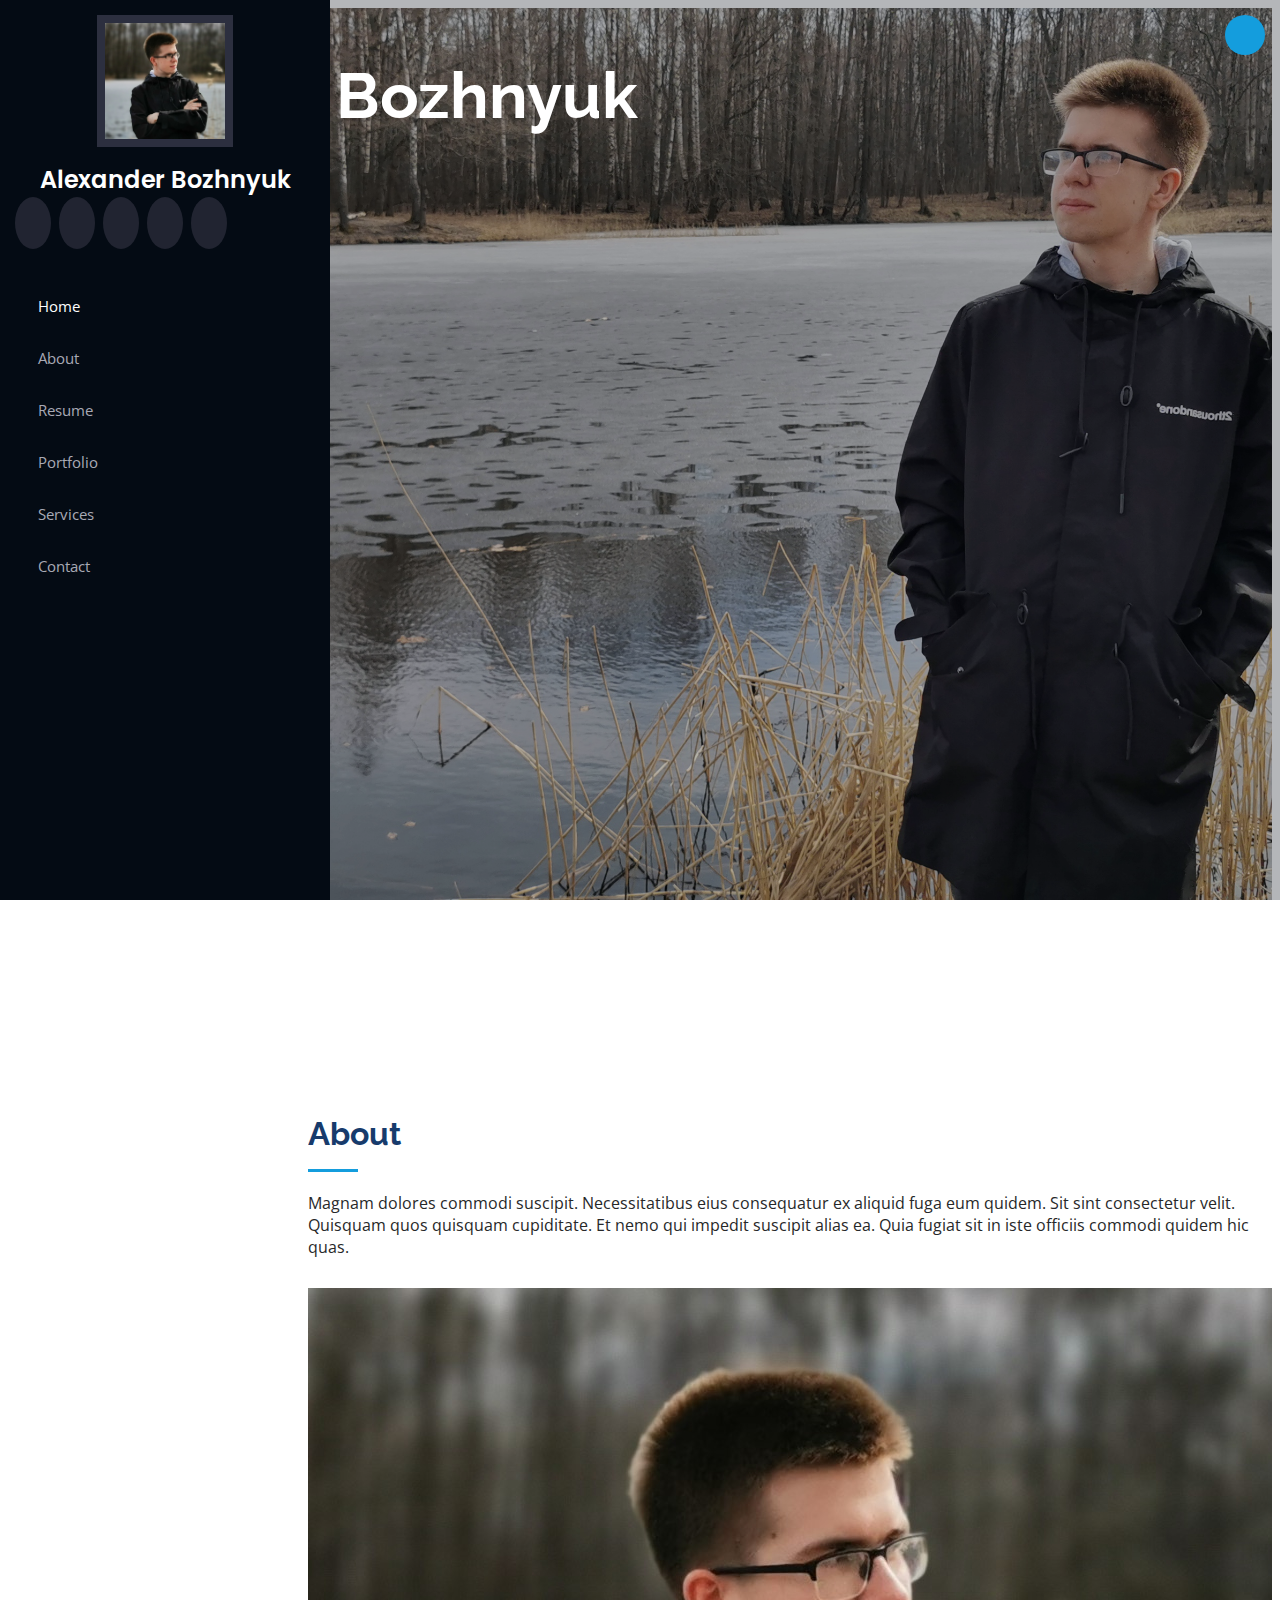
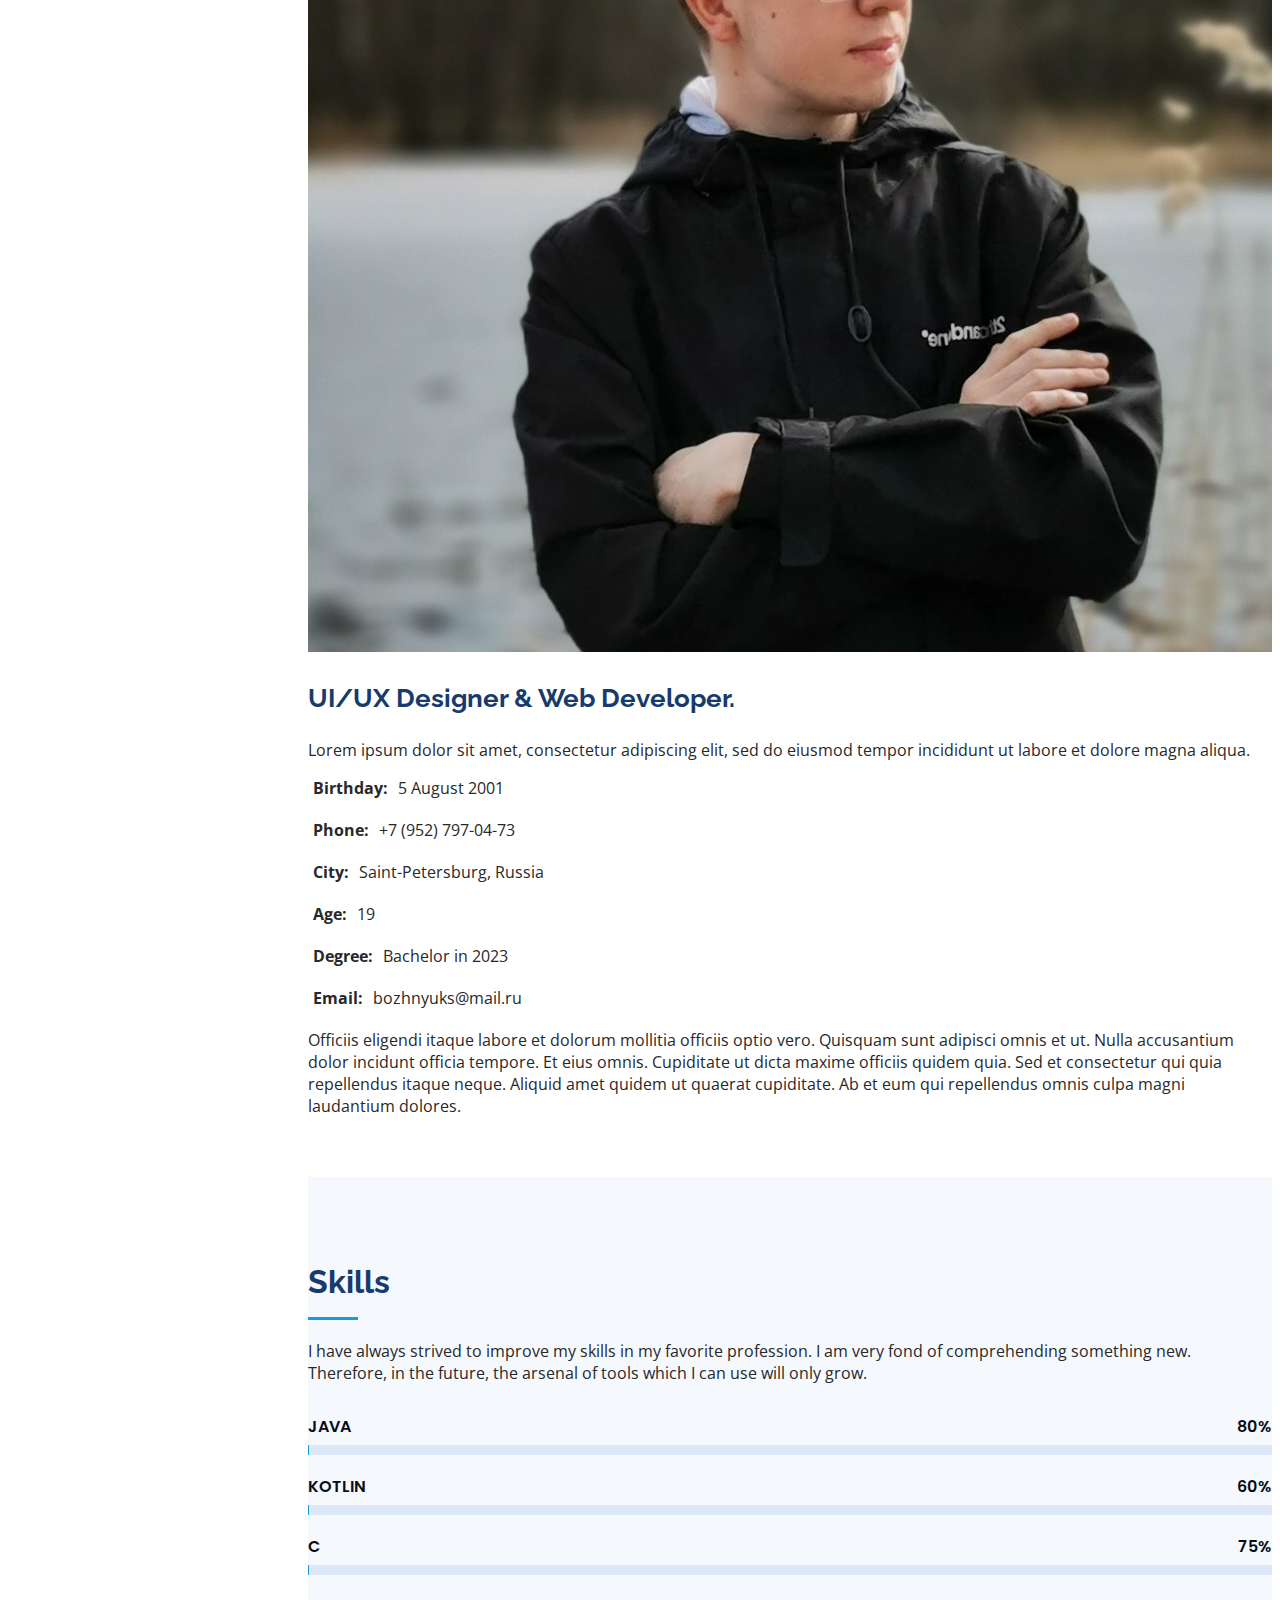
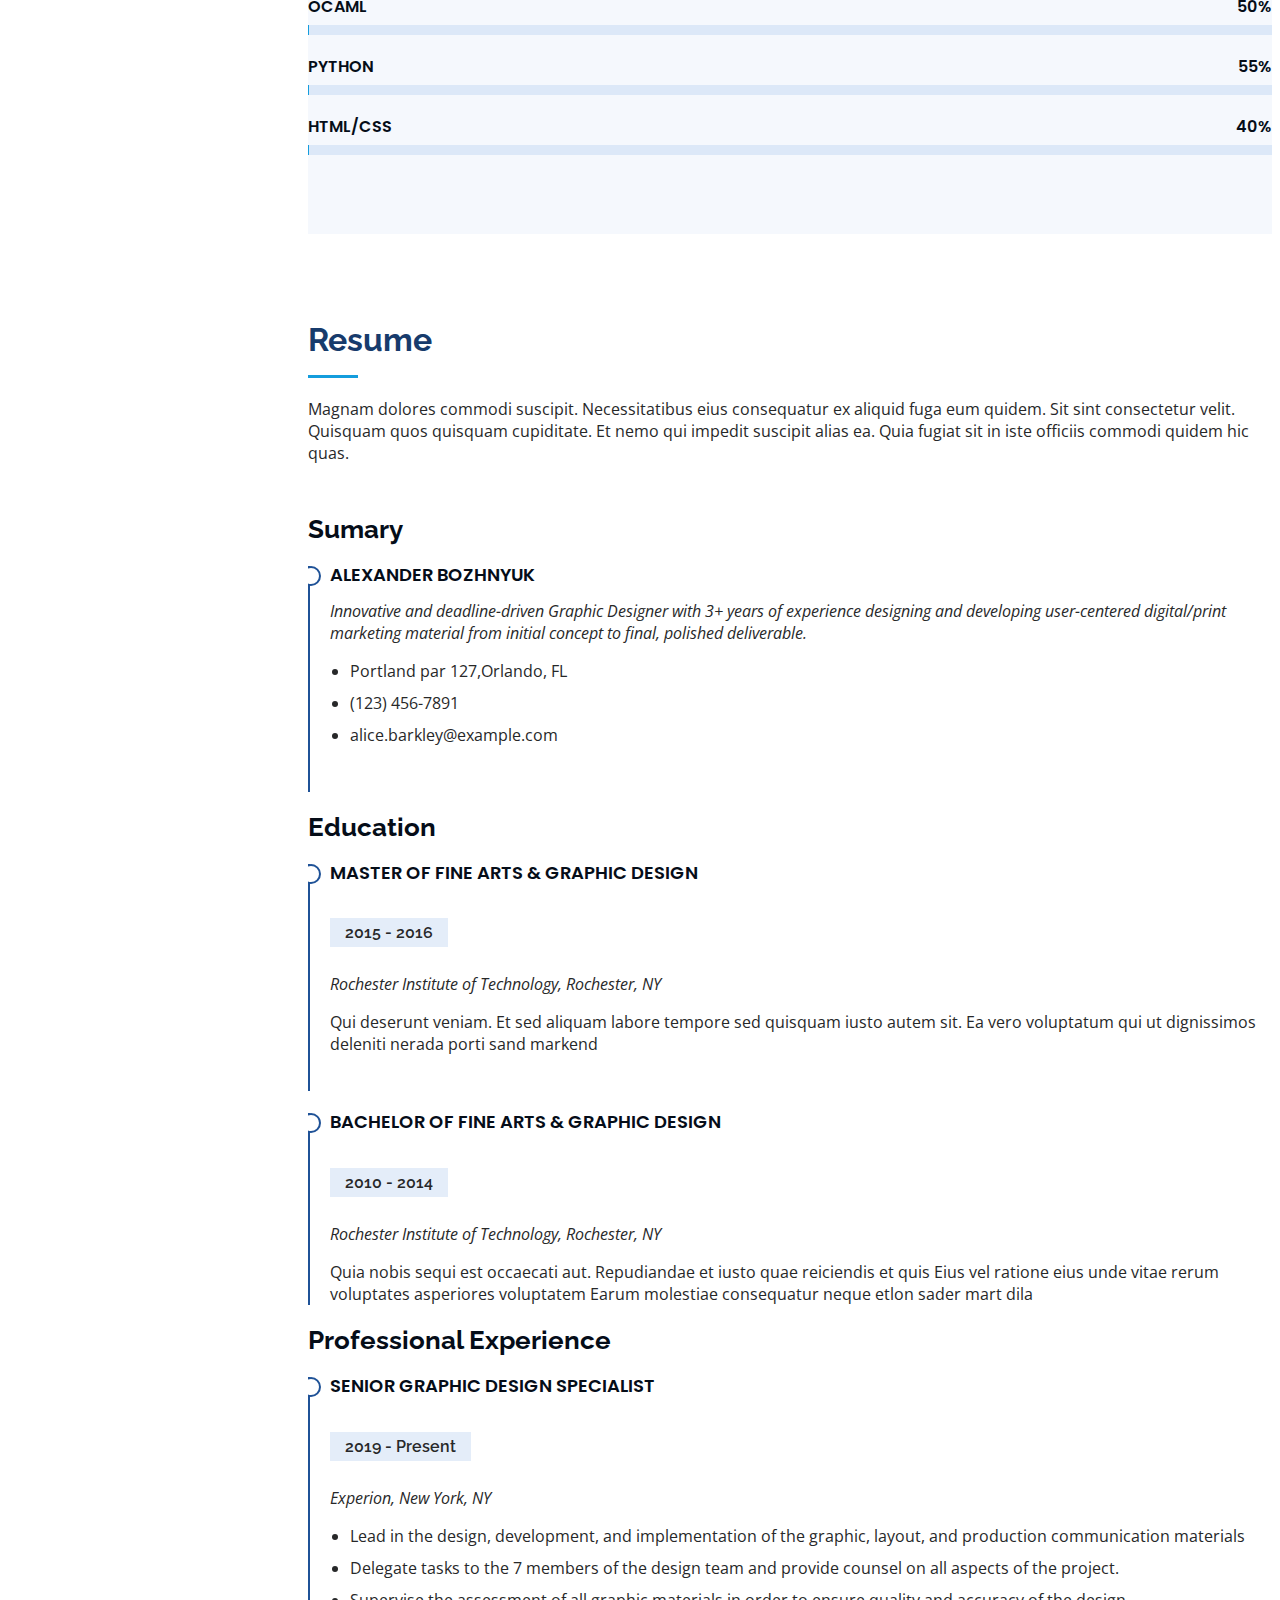
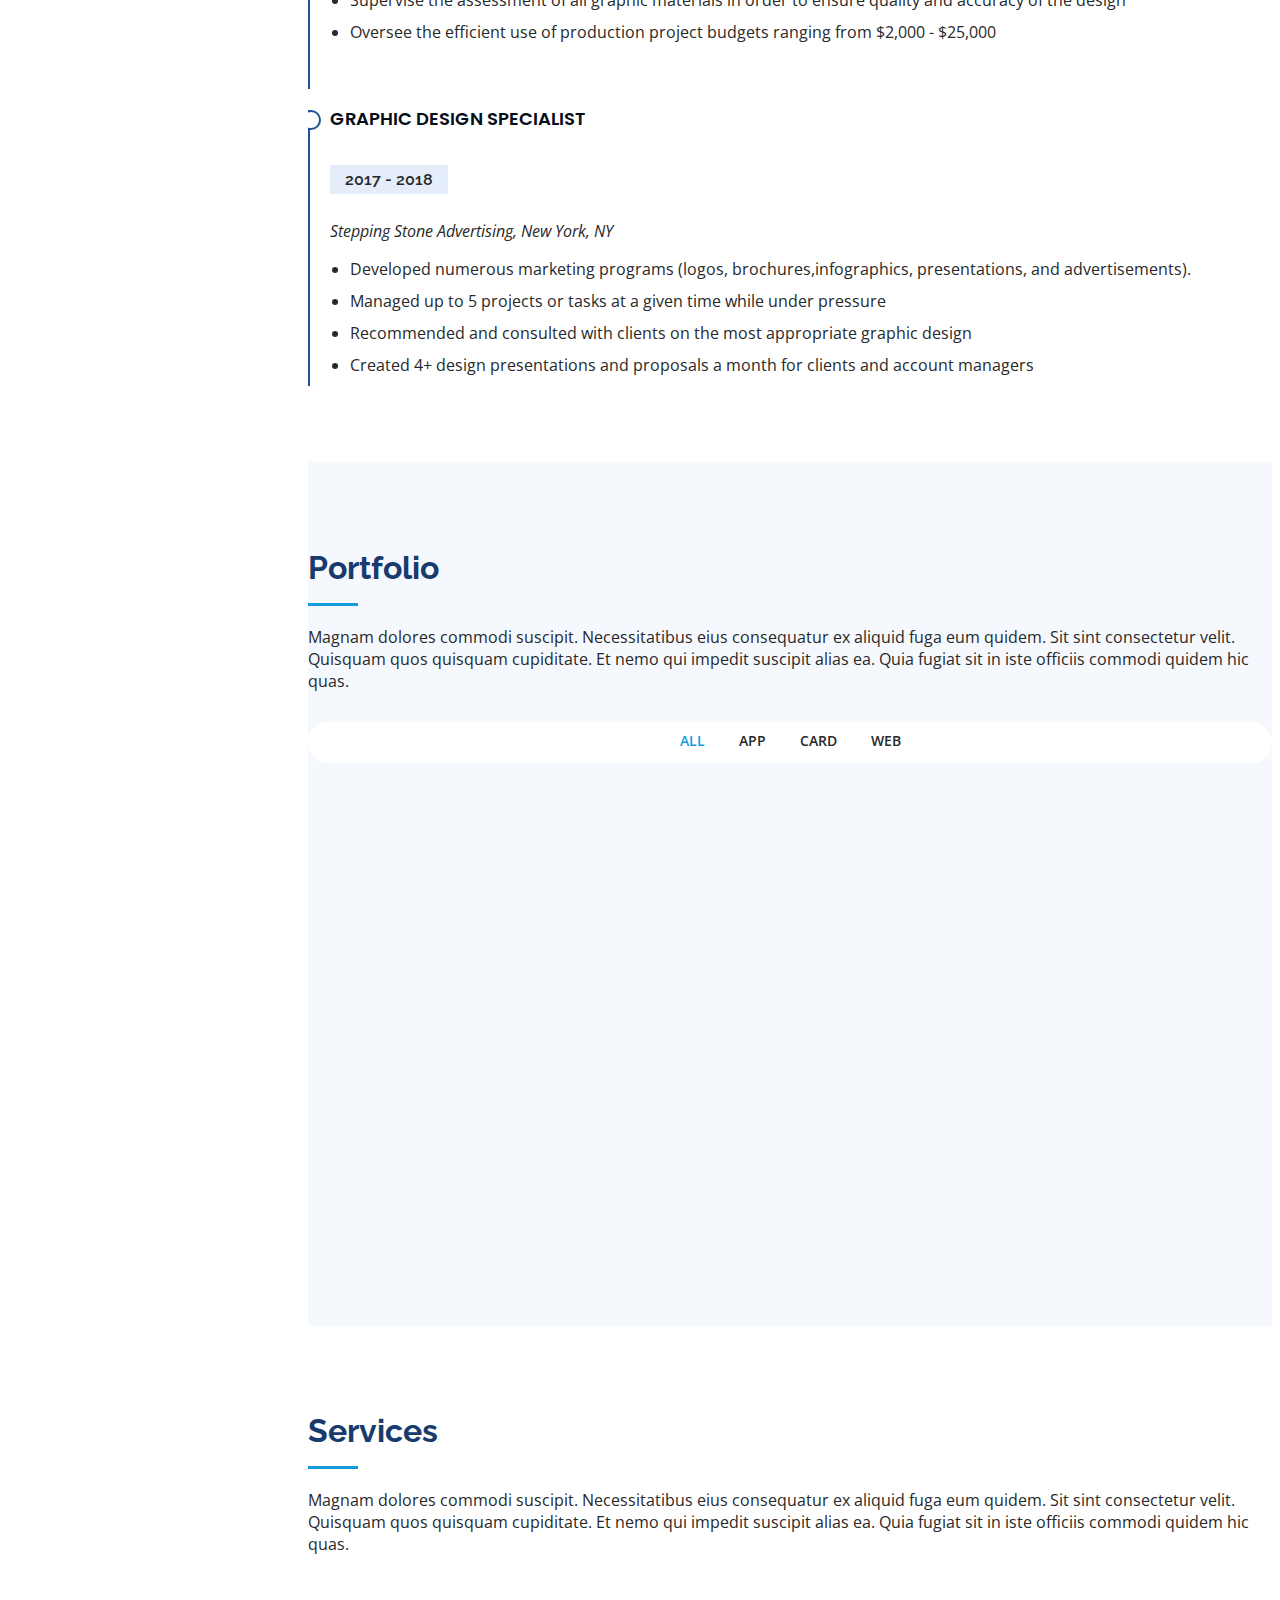
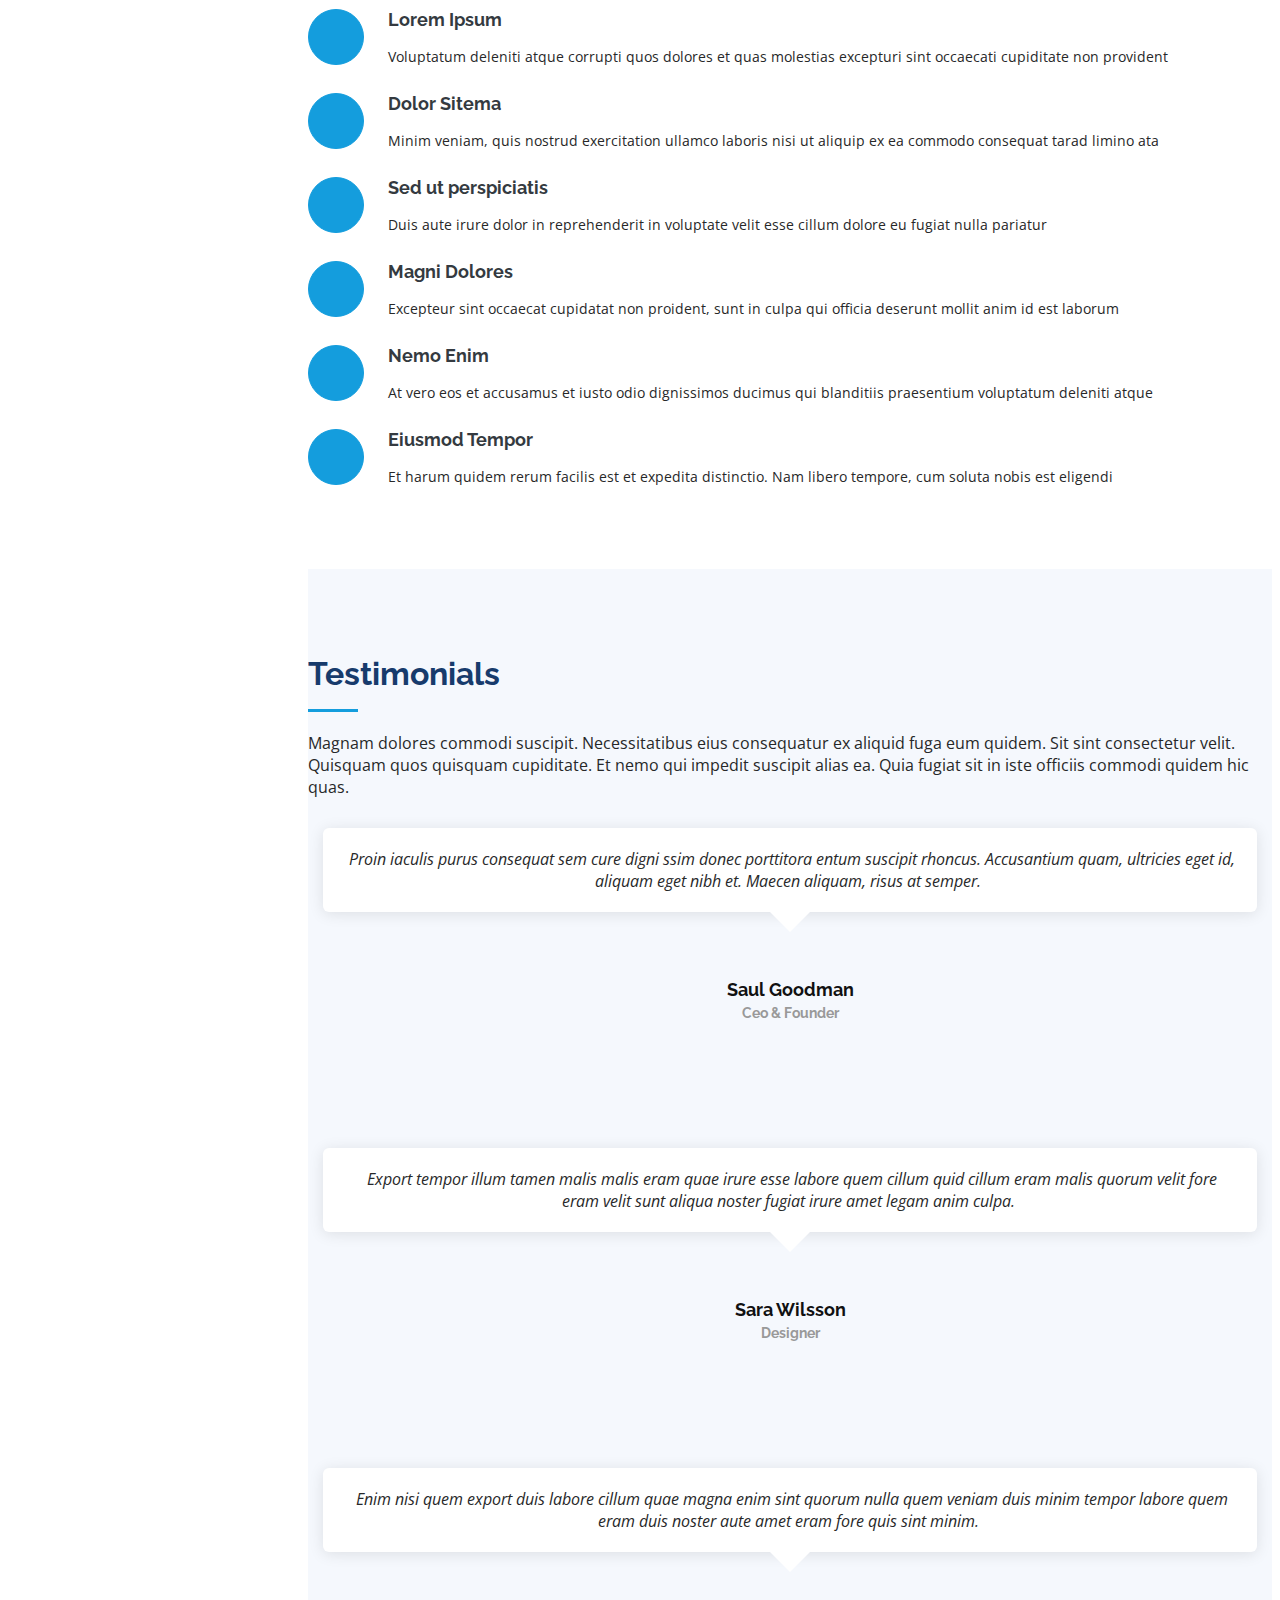
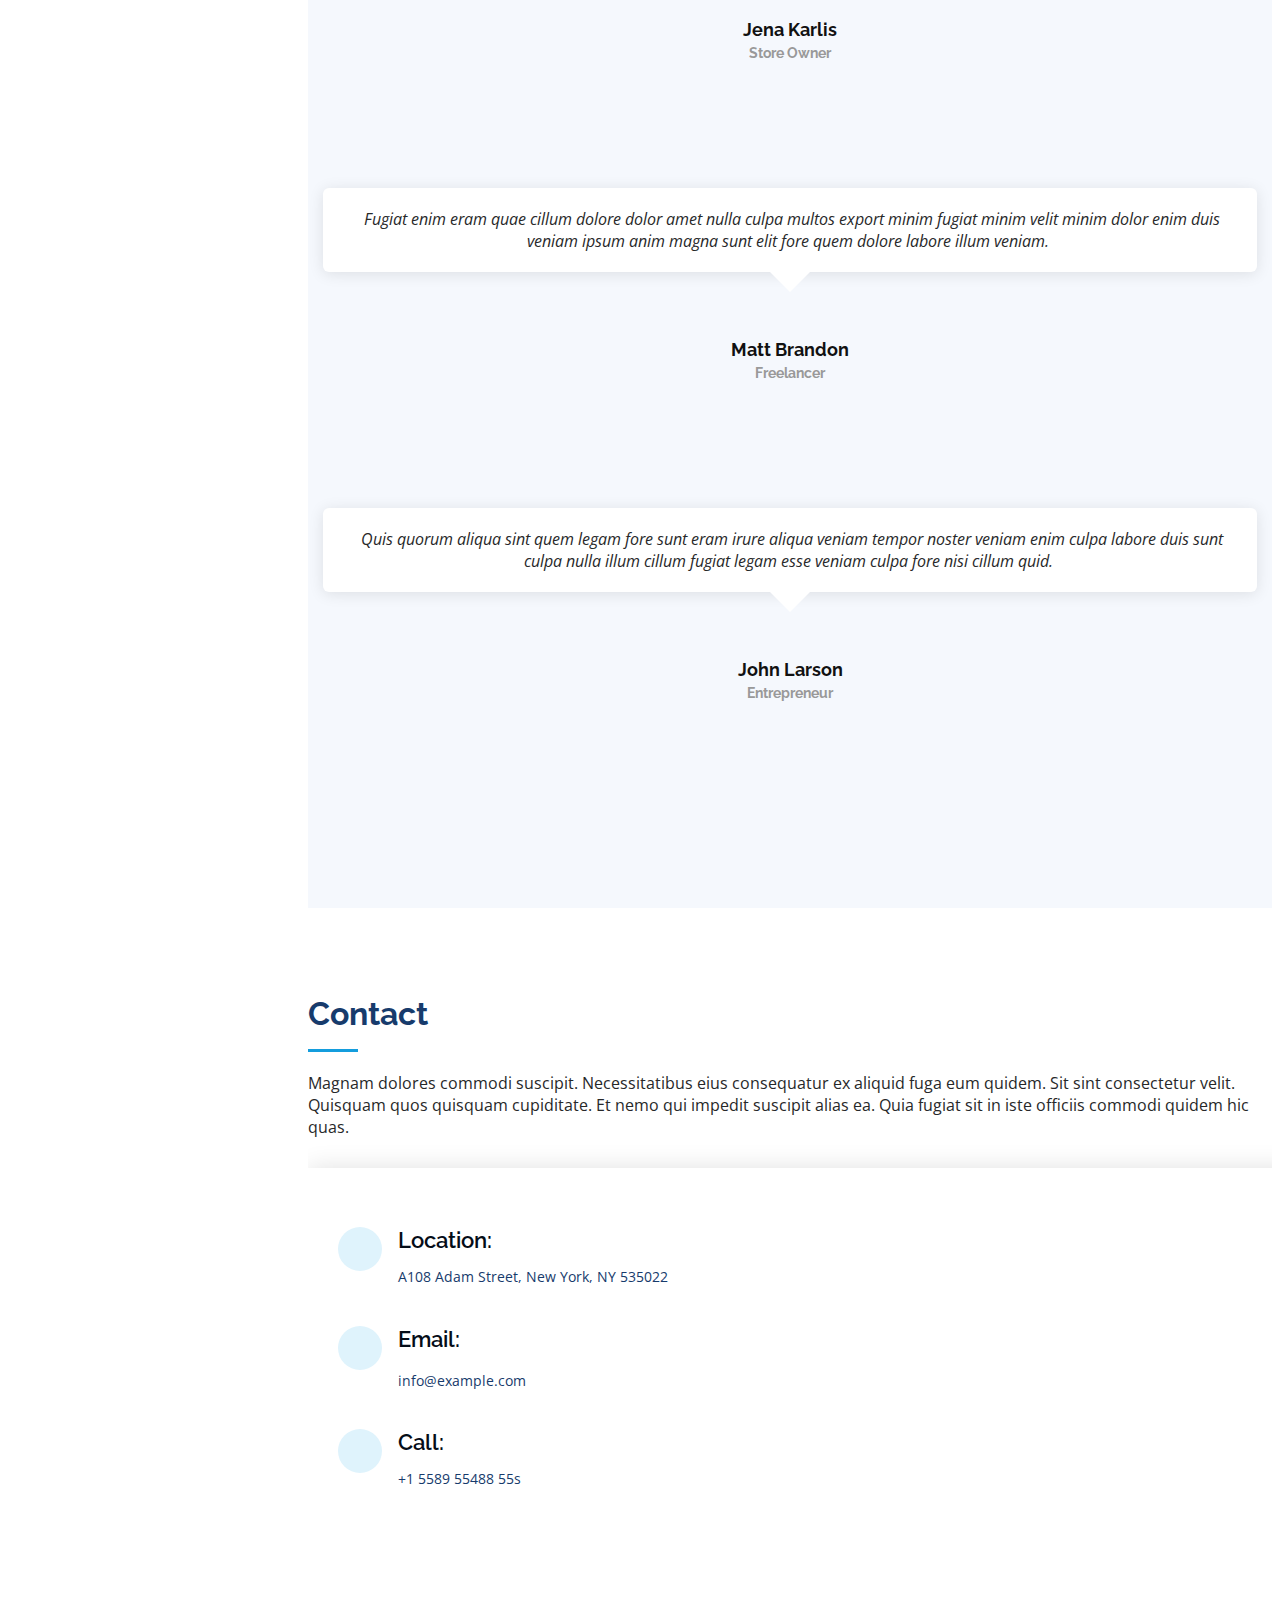
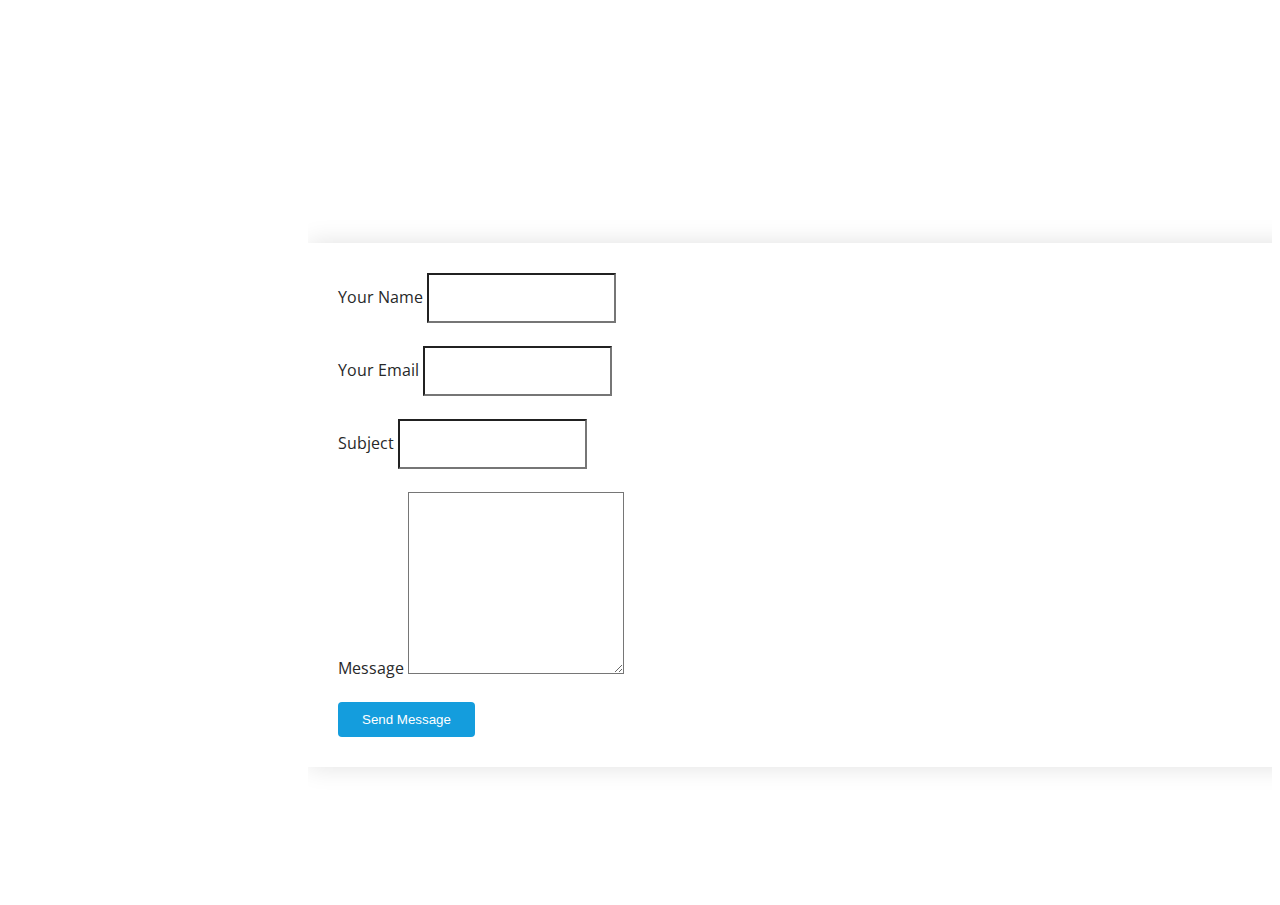
==== personal_pattern/index.html @ 5701b000 "photos and skills" ====
<!DOCTYPE html>
<html lang="en">
  <head>
    <meta charset="utf-8" />
    <meta content="width=device-width, initial-scale=1.0" name="viewport" />

    <title>Alexander Bozhnyuk</title>
    <meta content="" name="description" />
    <meta content="" name="keywords" />

    <!-- Favicons -->
    <link href="assets/img/favicon.png" rel="icon" />
    <link href="assets/img/apple-touch-icon.png" rel="apple-touch-icon" />

    <!-- Google Fonts -->
    <link
      href="https://fonts.googleapis.com/css?family=Open+Sans:300,300i,400,400i,600,600i,700,700i|Raleway:300,300i,400,400i,500,500i,600,600i,700,700i|Poppins:300,300i,400,400i,500,500i,600,600i,700,700i"
      rel="stylesheet"
    />

    <!-- Vendor CSS Files -->
    <link href="assets/vendor/aos/aos.css" rel="stylesheet" />
    <link
      href="assets/vendor/bootstrap/css/bootstrap.min.css"
      rel="stylesheet"
    />
    <link
      href="assets/vendor/bootstrap-icons/bootstrap-icons.css"
      rel="stylesheet"
    />
    <link href="assets/vendor/boxicons/css/boxicons.min.css" rel="stylesheet" />
    <link
      href="assets/vendor/glightbox/css/glightbox.min.css"
      rel="stylesheet"
    />
    <link href="assets/vendor/swiper/swiper-bundle.min.css" rel="stylesheet" />

    <!-- Template Main CSS File -->
    <link href="assets/css/style.css" rel="stylesheet" />

    <!-- =======================================================
  * Template Name: iPortfolio - v3.1.0
  * Template URL: https://bootstrapmade.com/iportfolio-bootstrap-portfolio-websites-template/
  * Author: BootstrapMade.com
  * License: https://bootstrapmade.com/license/
  ======================================================== -->
  </head>

  <body>
    <!-- ======= Mobile nav toggle button ======= -->
    <i class="bi bi-list mobile-nav-toggle d-xl-none"></i>

    <!-- ======= Header ======= -->
    <header id="header">
      <div class="d-flex flex-column">
        <div class="profile">
          <img
            src="assets/img/profile-img.jpg"
            alt=""
            class="img-fluid rounded-circle"
          />
          <h1 class="text-light">
            <a href="index.html">Alexander Bozhnyuk</a>
          </h1>
          <div class="social-links mt-3 text-center">
            <a href="#" class="twitter"><i class="bx bxl-twitter"></i></a>
            <a href="#" class="facebook"><i class="bx bxl-facebook"></i></a>
            <a href="#" class="instagram"><i class="bx bxl-instagram"></i></a>
            <a href="#" class="google-plus"><i class="bx bxl-skype"></i></a>
            <a href="#" class="linkedin"><i class="bx bxl-linkedin"></i></a>
          </div>
        </div>

        <nav id="navbar" class="nav-menu navbar">
          <ul>
            <li>
              <a href="#hero" class="nav-link scrollto active"
                ><i class="bx bx-home"></i> <span>Home</span></a
              >
            </li>
            <li>
              <a href="#about" class="nav-link scrollto"
                ><i class="bx bx-user"></i> <span>About</span></a
              >
            </li>
            <li>
              <a href="#resume" class="nav-link scrollto"
                ><i class="bx bx-file-blank"></i> <span>Resume</span></a
              >
            </li>
            <li>
              <a href="#portfolio" class="nav-link scrollto"
                ><i class="bx bx-book-content"></i> <span>Portfolio</span></a
              >
            </li>
            <li>
              <a href="#services" class="nav-link scrollto"
                ><i class="bx bx-server"></i> <span>Services</span></a
              >
            </li>
            <li>
              <a href="#contact" class="nav-link scrollto"
                ><i class="bx bx-envelope"></i> <span>Contact</span></a
              >
            </li>
          </ul>
        </nav>
        <!-- .nav-menu -->
      </div>
    </header>
    <!-- End Header -->

    <!-- ======= Hero Section ======= -->
    <section
      id="hero"
      class="d-flex flex-column justify-content-center align-items-center"
    >
      <div class="hero-container" data-aos="fade-in">
        <h1>Alexander Bozhnyuk</h1>
        <p>
          I'm
          <span
            class="typed"
            data-typed-items="Programmer, Beginning Developer, Beginning Software Engineer, Student"
          ></span>
        </p>
      </div>
    </section>
    <!-- End Hero -->

    <main id="main">
      <!-- ======= About Section ======= -->
      <section id="about" class="about">
        <div class="container">
          <div class="section-title">
            <h2>About</h2>
            <p>
              Magnam dolores commodi suscipit. Necessitatibus eius consequatur
              ex aliquid fuga eum quidem. Sit sint consectetur velit. Quisquam
              quos quisquam cupiditate. Et nemo qui impedit suscipit alias ea.
              Quia fugiat sit in iste officiis commodi quidem hic quas.
            </p>
          </div>

          <div class="row">
            <div class="col-lg-4" data-aos="fade-right">
              <img src="assets/img/profile-img.jpg" class="img-fluid" alt="" />
            </div>
            <div class="col-lg-8 pt-4 pt-lg-0 content" data-aos="fade-left">
              <h3>UI/UX Designer &amp; Web Developer.</h3>
              <p class="fst-italic">
                Lorem ipsum dolor sit amet, consectetur adipiscing elit, sed do
                eiusmod tempor incididunt ut labore et dolore magna aliqua.
              </p>
              <div class="row">
                <div class="col-lg-6">
                  <ul>
                    <li>
                      <i class="bi bi-chevron-right"></i>
                      <strong>Birthday:</strong> <span>5 August 2001</span>
                    </li>
                    <li>
                      <i class="bi bi-chevron-right"></i>
                      <strong>Phone:</strong> <span>+7 (952) 797-04-73</span>
                    </li>
                    <li>
                      <i class="bi bi-chevron-right"></i>
                      <strong>City:</strong>
                      <span>Saint-Petersburg, Russia</span>
                    </li>
                  </ul>
                </div>
                <div class="col-lg-6">
                  <ul>
                    <li>
                      <i class="bi bi-chevron-right"></i> <strong>Age:</strong>
                      <span>19</span>
                    </li>
                    <li>
                      <i class="bi bi-chevron-right"></i>
                      <strong>Degree:</strong> <span>Bachelor in 2023</span>
                    </li>
                    <li>
                      <i class="bi bi-chevron-right"></i>
                      <strong>Email:</strong>
                      <span>bozhnyuks@mail.ru</span>
                    </li>
                  </ul>
                </div>
              </div>
              <p>
                Officiis eligendi itaque labore et dolorum mollitia officiis
                optio vero. Quisquam sunt adipisci omnis et ut. Nulla
                accusantium dolor incidunt officia tempore. Et eius omnis.
                Cupiditate ut dicta maxime officiis quidem quia. Sed et
                consectetur qui quia repellendus itaque neque. Aliquid amet
                quidem ut quaerat cupiditate. Ab et eum qui repellendus omnis
                culpa magni laudantium dolores.
              </p>
            </div>
          </div>
        </div>
      </section>
      <!-- End About Section -->

      <!-- ======= Skills Section ======= -->
      <section id="skills" class="skills section-bg">
        <div class="container">
          <div class="section-title">
            <h2>Skills</h2>
            <p>
              I have always strived to improve my skills in my favorite
              profession. I am very fond of comprehending something new.
              Therefore, in the future, the arsenal of tools which I can use
              will only grow.
            </p>
          </div>

          <div class="row skills-content">
            <div class="col-lg-6" data-aos="fade-up">
              <div class="progress">
                <span class="skill">JAVA <i class="val">80%</i></span>
                <div class="progress-bar-wrap">
                  <div
                    class="progress-bar"
                    role="progressbar"
                    aria-valuenow="80"
                    aria-valuemin="0"
                    aria-valuemax="100"
                  ></div>
                </div>
              </div>

              <div class="progress">
                <span class="skill">KOTLIN <i class="val">60%</i></span>
                <div class="progress-bar-wrap">
                  <div
                    class="progress-bar"
                    role="progressbar"
                    aria-valuenow="60"
                    aria-valuemin="0"
                    aria-valuemax="100"
                  ></div>
                </div>
              </div>

              <div class="progress">
                <span class="skill">C <i class="val">75%</i></span>
                <div class="progress-bar-wrap">
                  <div
                    class="progress-bar"
                    role="progressbar"
                    aria-valuenow="75"
                    aria-valuemin="0"
                    aria-valuemax="100"
                  ></div>
                </div>
              </div>
            </div>

            <div class="col-lg-6" data-aos="fade-up" data-aos-delay="100">
              <div class="progress">
                <span class="skill">OCaml <i class="val">50%</i></span>
                <div class="progress-bar-wrap">
                  <div
                    class="progress-bar"
                    role="progressbar"
                    aria-valuenow="50"
                    aria-valuemin="0"
                    aria-valuemax="100"
                  ></div>
                </div>
              </div>

              <div class="progress">
                <span class="skill">Python <i class="val">55%</i></span>
                <div class="progress-bar-wrap">
                  <div
                    class="progress-bar"
                    role="progressbar"
                    aria-valuenow="55"
                    aria-valuemin="0"
                    aria-valuemax="100"
                  ></div>
                </div>
              </div>

              <div class="progress">
                <span class="skill">HTML/CSS <i class="val">40%</i></span>
                <div class="progress-bar-wrap">
                  <div
                    class="progress-bar"
                    role="progressbar"
                    aria-valuenow="40"
                    aria-valuemin="0"
                    aria-valuemax="100"
                  ></div>
                </div>
              </div>
            </div>
          </div>
        </div>
      </section>
      <!-- End Skills Section -->

      <!-- ======= Resume Section ======= -->
      <section id="resume" class="resume">
        <div class="container">
          <div class="section-title">
            <h2>Resume</h2>
            <p>
              Magnam dolores commodi suscipit. Necessitatibus eius consequatur
              ex aliquid fuga eum quidem. Sit sint consectetur velit. Quisquam
              quos quisquam cupiditate. Et nemo qui impedit suscipit alias ea.
              Quia fugiat sit in iste officiis commodi quidem hic quas.
            </p>
          </div>

          <div class="row">
            <div class="col-lg-6" data-aos="fade-up">
              <h3 class="resume-title">Sumary</h3>
              <div class="resume-item pb-0">
                <h4>Alexander Bozhnyuk</h4>
                <p>
                  <em
                    >Innovative and deadline-driven Graphic Designer with 3+
                    years of experience designing and developing user-centered
                    digital/print marketing material from initial concept to
                    final, polished deliverable.</em
                  >
                </p>
                <ul>
                  <li>Portland par 127,Orlando, FL</li>
                  <li>(123) 456-7891</li>
                  <li>alice.barkley@example.com</li>
                </ul>
              </div>

              <h3 class="resume-title">Education</h3>
              <div class="resume-item">
                <h4>Master of Fine Arts &amp; Graphic Design</h4>
                <h5>2015 - 2016</h5>
                <p><em>Rochester Institute of Technology, Rochester, NY</em></p>
                <p>
                  Qui deserunt veniam. Et sed aliquam labore tempore sed
                  quisquam iusto autem sit. Ea vero voluptatum qui ut
                  dignissimos deleniti nerada porti sand markend
                </p>
              </div>
              <div class="resume-item">
                <h4>Bachelor of Fine Arts &amp; Graphic Design</h4>
                <h5>2010 - 2014</h5>
                <p><em>Rochester Institute of Technology, Rochester, NY</em></p>
                <p>
                  Quia nobis sequi est occaecati aut. Repudiandae et iusto quae
                  reiciendis et quis Eius vel ratione eius unde vitae rerum
                  voluptates asperiores voluptatem Earum molestiae consequatur
                  neque etlon sader mart dila
                </p>
              </div>
            </div>
            <div class="col-lg-6" data-aos="fade-up" data-aos-delay="100">
              <h3 class="resume-title">Professional Experience</h3>
              <div class="resume-item">
                <h4>Senior graphic design specialist</h4>
                <h5>2019 - Present</h5>
                <p><em>Experion, New York, NY </em></p>
                <ul>
                  <li>
                    Lead in the design, development, and implementation of the
                    graphic, layout, and production communication materials
                  </li>
                  <li>
                    Delegate tasks to the 7 members of the design team and
                    provide counsel on all aspects of the project.
                  </li>
                  <li>
                    Supervise the assessment of all graphic materials in order
                    to ensure quality and accuracy of the design
                  </li>
                  <li>
                    Oversee the efficient use of production project budgets
                    ranging from $2,000 - $25,000
                  </li>
                </ul>
              </div>
              <div class="resume-item">
                <h4>Graphic design specialist</h4>
                <h5>2017 - 2018</h5>
                <p><em>Stepping Stone Advertising, New York, NY</em></p>
                <ul>
                  <li>
                    Developed numerous marketing programs (logos,
                    brochures,infographics, presentations, and advertisements).
                  </li>
                  <li>
                    Managed up to 5 projects or tasks at a given time while
                    under pressure
                  </li>
                  <li>
                    Recommended and consulted with clients on the most
                    appropriate graphic design
                  </li>
                  <li>
                    Created 4+ design presentations and proposals a month for
                    clients and account managers
                  </li>
                </ul>
              </div>
            </div>
          </div>
        </div>
      </section>
      <!-- End Resume Section -->

      <!-- ======= Portfolio Section ======= -->
      <section id="portfolio" class="portfolio section-bg">
        <div class="container">
          <div class="section-title">
            <h2>Portfolio</h2>
            <p>
              Magnam dolores commodi suscipit. Necessitatibus eius consequatur
              ex aliquid fuga eum quidem. Sit sint consectetur velit. Quisquam
              quos quisquam cupiditate. Et nemo qui impedit suscipit alias ea.
              Quia fugiat sit in iste officiis commodi quidem hic quas.
            </p>
          </div>

          <div class="row" data-aos="fade-up">
            <div class="col-lg-12 d-flex justify-content-center">
              <ul id="portfolio-flters">
                <li data-filter="*" class="filter-active">All</li>
                <li data-filter=".filter-app">App</li>
                <li data-filter=".filter-card">Card</li>
                <li data-filter=".filter-web">Web</li>
              </ul>
            </div>
          </div>

          <div
            class="row portfolio-container"
            data-aos="fade-up"
            data-aos-delay="100"
          >
            <div class="col-lg-4 col-md-6 portfolio-item filter-app">
              <div class="portfolio-wrap">
                <img
                  src="assets/img/portfolio/portfolio-1.jpg"
                  class="img-fluid"
                  alt=""
                />
                <div class="portfolio-links">
                  <a
                    href="assets/img/portfolio/portfolio-1.jpg"
                    data-gallery="portfolioGallery"
                    class="portfolio-lightbox"
                    title="App 1"
                    ><i class="bx bx-plus"></i
                  ></a>
                  <a href="portfolio-details.html" title="More Details"
                    ><i class="bx bx-link"></i
                  ></a>
                </div>
              </div>
            </div>

            <div class="col-lg-4 col-md-6 portfolio-item filter-web">
              <div class="portfolio-wrap">
                <img
                  src="assets/img/portfolio/portfolio-2.jpg"
                  class="img-fluid"
                  alt=""
                />
                <div class="portfolio-links">
                  <a
                    href="assets/img/portfolio/portfolio-2.jpg"
                    data-gallery="portfolioGallery"
                    class="portfolio-lightbox"
                    title="Web 3"
                    ><i class="bx bx-plus"></i
                  ></a>
                  <a href="portfolio-details.html" title="More Details"
                    ><i class="bx bx-link"></i
                  ></a>
                </div>
              </div>
            </div>

            <div class="col-lg-4 col-md-6 portfolio-item filter-app">
              <div class="portfolio-wrap">
                <img
                  src="assets/img/portfolio/portfolio-3.jpg"
                  class="img-fluid"
                  alt=""
                />
                <div class="portfolio-links">
                  <a
                    href="assets/img/portfolio/portfolio-3.jpg"
                    data-gallery="portfolioGallery"
                    class="portfolio-lightbox"
                    title="App 2"
                    ><i class="bx bx-plus"></i
                  ></a>
                  <a href="portfolio-details.html" title="More Details"
                    ><i class="bx bx-link"></i
                  ></a>
                </div>
              </div>
            </div>

            <div class="col-lg-4 col-md-6 portfolio-item filter-card">
              <div class="portfolio-wrap">
                <img
                  src="assets/img/portfolio/portfolio-4.jpg"
                  class="img-fluid"
                  alt=""
                />
                <div class="portfolio-links">
                  <a
                    href="assets/img/portfolio/portfolio-4.jpg"
                    data-gallery="portfolioGallery"
                    class="portfolio-lightbox"
                    title="Card 2"
                    ><i class="bx bx-plus"></i
                  ></a>
                  <a href="portfolio-details.html" title="More Details"
                    ><i class="bx bx-link"></i
                  ></a>
                </div>
              </div>
            </div>

            <div class="col-lg-4 col-md-6 portfolio-item filter-web">
              <div class="portfolio-wrap">
                <img
                  src="assets/img/portfolio/portfolio-5.jpg"
                  class="img-fluid"
                  alt=""
                />
                <div class="portfolio-links">
                  <a
                    href="assets/img/portfolio/portfolio-5.jpg"
                    data-gallery="portfolioGallery"
                    class="portfolio-lightbox"
                    title="Web 2"
                    ><i class="bx bx-plus"></i
                  ></a>
                  <a href="portfolio-details.html" title="More Details"
                    ><i class="bx bx-link"></i
                  ></a>
                </div>
              </div>
            </div>

            <div class="col-lg-4 col-md-6 portfolio-item filter-app">
              <div class="portfolio-wrap">
                <img
                  src="assets/img/portfolio/portfolio-6.jpg"
                  class="img-fluid"
                  alt=""
                />
                <div class="portfolio-links">
                  <a
                    href="assets/img/portfolio/portfolio-6.jpg"
                    data-gallery="portfolioGallery"
                    class="portfolio-lightbox"
                    title="App 3"
                    ><i class="bx bx-plus"></i
                  ></a>
                  <a href="portfolio-details.html" title="More Details"
                    ><i class="bx bx-link"></i
                  ></a>
                </div>
              </div>
            </div>

            <div class="col-lg-4 col-md-6 portfolio-item filter-card">
              <div class="portfolio-wrap">
                <img
                  src="assets/img/portfolio/portfolio-7.jpg"
                  class="img-fluid"
                  alt=""
                />
                <div class="portfolio-links">
                  <a
                    href="assets/img/portfolio/portfolio-7.jpg"
                    data-gallery="portfolioGallery"
                    class="portfolio-lightbox"
                    title="Card 1"
                    ><i class="bx bx-plus"></i
                  ></a>
                  <a href="portfolio-details.html" title="More Details"
                    ><i class="bx bx-link"></i
                  ></a>
                </div>
              </div>
            </div>

            <div class="col-lg-4 col-md-6 portfolio-item filter-card">
              <div class="portfolio-wrap">
                <img
                  src="assets/img/portfolio/portfolio-8.jpg"
                  class="img-fluid"
                  alt=""
                />
                <div class="portfolio-links">
                  <a
                    href="assets/img/portfolio/portfolio-8.jpg"
                    data-gallery="portfolioGallery"
                    class="portfolio-lightbox"
                    title="Card 3"
                    ><i class="bx bx-plus"></i
                  ></a>
                  <a href="portfolio-details.html" title="More Details"
                    ><i class="bx bx-link"></i
                  ></a>
                </div>
              </div>
            </div>

            <div class="col-lg-4 col-md-6 portfolio-item filter-web">
              <div class="portfolio-wrap">
                <img
                  src="assets/img/portfolio/portfolio-9.jpg"
                  class="img-fluid"
                  alt=""
                />
                <div class="portfolio-links">
                  <a
                    href="assets/img/portfolio/portfolio-9.jpg"
                    data-gallery="portfolioGallery"
                    class="portfolio-lightbox"
                    title="Web 3"
                    ><i class="bx bx-plus"></i
                  ></a>
                  <a href="portfolio-details.html" title="More Details"
                    ><i class="bx bx-link"></i
                  ></a>
                </div>
              </div>
            </div>
          </div>
        </div>
      </section>
      <!-- End Portfolio Section -->

      <!-- ======= Services Section ======= -->
      <section id="services" class="services">
        <div class="container">
          <div class="section-title">
            <h2>Services</h2>
            <p>
              Magnam dolores commodi suscipit. Necessitatibus eius consequatur
              ex aliquid fuga eum quidem. Sit sint consectetur velit. Quisquam
              quos quisquam cupiditate. Et nemo qui impedit suscipit alias ea.
              Quia fugiat sit in iste officiis commodi quidem hic quas.
            </p>
          </div>

          <div class="row">
            <div class="col-lg-4 col-md-6 icon-box" data-aos="fade-up">
              <div class="icon"><i class="bi bi-briefcase"></i></div>
              <h4 class="title"><a href="">Lorem Ipsum</a></h4>
              <p class="description">
                Voluptatum deleniti atque corrupti quos dolores et quas
                molestias excepturi sint occaecati cupiditate non provident
              </p>
            </div>
            <div
              class="col-lg-4 col-md-6 icon-box"
              data-aos="fade-up"
              data-aos-delay="100"
            >
              <div class="icon"><i class="bi bi-card-checklist"></i></div>
              <h4 class="title"><a href="">Dolor Sitema</a></h4>
              <p class="description">
                Minim veniam, quis nostrud exercitation ullamco laboris nisi ut
                aliquip ex ea commodo consequat tarad limino ata
              </p>
            </div>
            <div
              class="col-lg-4 col-md-6 icon-box"
              data-aos="fade-up"
              data-aos-delay="200"
            >
              <div class="icon"><i class="bi bi-bar-chart"></i></div>
              <h4 class="title"><a href="">Sed ut perspiciatis</a></h4>
              <p class="description">
                Duis aute irure dolor in reprehenderit in voluptate velit esse
                cillum dolore eu fugiat nulla pariatur
              </p>
            </div>
            <div
              class="col-lg-4 col-md-6 icon-box"
              data-aos="fade-up"
              data-aos-delay="300"
            >
              <div class="icon"><i class="bi bi-binoculars"></i></div>
              <h4 class="title"><a href="">Magni Dolores</a></h4>
              <p class="description">
                Excepteur sint occaecat cupidatat non proident, sunt in culpa
                qui officia deserunt mollit anim id est laborum
              </p>
            </div>
            <div
              class="col-lg-4 col-md-6 icon-box"
              data-aos="fade-up"
              data-aos-delay="400"
            >
              <div class="icon"><i class="bi bi-brightness-high"></i></div>
              <h4 class="title"><a href="">Nemo Enim</a></h4>
              <p class="description">
                At vero eos et accusamus et iusto odio dignissimos ducimus qui
                blanditiis praesentium voluptatum deleniti atque
              </p>
            </div>
            <div
              class="col-lg-4 col-md-6 icon-box"
              data-aos="fade-up"
              data-aos-delay="500"
            >
              <div class="icon"><i class="bi bi-calendar4-week"></i></div>
              <h4 class="title"><a href="">Eiusmod Tempor</a></h4>
              <p class="description">
                Et harum quidem rerum facilis est et expedita distinctio. Nam
                libero tempore, cum soluta nobis est eligendi
              </p>
            </div>
          </div>
        </div>
      </section>
      <!-- End Services Section -->

      <!-- ======= Testimonials Section ======= -->
      <section id="testimonials" class="testimonials section-bg">
        <div class="container">
          <div class="section-title">
            <h2>Testimonials</h2>
            <p>
              Magnam dolores commodi suscipit. Necessitatibus eius consequatur
              ex aliquid fuga eum quidem. Sit sint consectetur velit. Quisquam
              quos quisquam cupiditate. Et nemo qui impedit suscipit alias ea.
              Quia fugiat sit in iste officiis commodi quidem hic quas.
            </p>
          </div>

          <div
            class="testimonials-slider swiper-container"
            data-aos="fade-up"
            data-aos-delay="100"
          >
            <div class="swiper-wrapper">
              <div class="swiper-slide">
                <div class="testimonial-item" data-aos="fade-up">
                  <p>
                    <i class="bx bxs-quote-alt-left quote-icon-left"></i>
                    Proin iaculis purus consequat sem cure digni ssim donec
                    porttitora entum suscipit rhoncus. Accusantium quam,
                    ultricies eget id, aliquam eget nibh et. Maecen aliquam,
                    risus at semper.
                    <i class="bx bxs-quote-alt-right quote-icon-right"></i>
                  </p>
                  <img
                    src="assets/img/testimonials/testimonials-1.jpg"
                    class="testimonial-img"
                    alt=""
                  />
                  <h3>Saul Goodman</h3>
                  <h4>Ceo &amp; Founder</h4>
                </div>
              </div>
              <!-- End testimonial item -->

              <div class="swiper-slide">
                <div
                  class="testimonial-item"
                  data-aos="fade-up"
                  data-aos-delay="100"
                >
                  <p>
                    <i class="bx bxs-quote-alt-left quote-icon-left"></i>
                    Export tempor illum tamen malis malis eram quae irure esse
                    labore quem cillum quid cillum eram malis quorum velit fore
                    eram velit sunt aliqua noster fugiat irure amet legam anim
                    culpa.
                    <i class="bx bxs-quote-alt-right quote-icon-right"></i>
                  </p>
                  <img
                    src="assets/img/testimonials/testimonials-2.jpg"
                    class="testimonial-img"
                    alt=""
                  />
                  <h3>Sara Wilsson</h3>
                  <h4>Designer</h4>
                </div>
              </div>
              <!-- End testimonial item -->

              <div class="swiper-slide">
                <div
                  class="testimonial-item"
                  data-aos="fade-up"
                  data-aos-delay="200"
                >
                  <p>
                    <i class="bx bxs-quote-alt-left quote-icon-left"></i>
                    Enim nisi quem export duis labore cillum quae magna enim
                    sint quorum nulla quem veniam duis minim tempor labore quem
                    eram duis noster aute amet eram fore quis sint minim.
                    <i class="bx bxs-quote-alt-right quote-icon-right"></i>
                  </p>
                  <img
                    src="assets/img/testimonials/testimonials-3.jpg"
                    class="testimonial-img"
                    alt=""
                  />
                  <h3>Jena Karlis</h3>
                  <h4>Store Owner</h4>
                </div>
              </div>
              <!-- End testimonial item -->

              <div class="swiper-slide">
                <div
                  class="testimonial-item"
                  data-aos="fade-up"
                  data-aos-delay="300"
                >
                  <p>
                    <i class="bx bxs-quote-alt-left quote-icon-left"></i>
                    Fugiat enim eram quae cillum dolore dolor amet nulla culpa
                    multos export minim fugiat minim velit minim dolor enim duis
                    veniam ipsum anim magna sunt elit fore quem dolore labore
                    illum veniam.
                    <i class="bx bxs-quote-alt-right quote-icon-right"></i>
                  </p>
                  <img
                    src="assets/img/testimonials/testimonials-4.jpg"
                    class="testimonial-img"
                    alt=""
                  />
                  <h3>Matt Brandon</h3>
                  <h4>Freelancer</h4>
                </div>
              </div>
              <!-- End testimonial item -->

              <div class="swiper-slide">
                <div
                  class="testimonial-item"
                  data-aos="fade-up"
                  data-aos-delay="400"
                >
                  <p>
                    <i class="bx bxs-quote-alt-left quote-icon-left"></i>
                    Quis quorum aliqua sint quem legam fore sunt eram irure
                    aliqua veniam tempor noster veniam enim culpa labore duis
                    sunt culpa nulla illum cillum fugiat legam esse veniam culpa
                    fore nisi cillum quid.
                    <i class="bx bxs-quote-alt-right quote-icon-right"></i>
                  </p>
                  <img
                    src="assets/img/testimonials/testimonials-5.jpg"
                    class="testimonial-img"
                    alt=""
                  />
                  <h3>John Larson</h3>
                  <h4>Entrepreneur</h4>
                </div>
              </div>
              <!-- End testimonial item -->
            </div>
            <div class="swiper-pagination"></div>
          </div>
        </div>
      </section>
      <!-- End Testimonials Section -->

      <!-- ======= Contact Section ======= -->
      <section id="contact" class="contact">
        <div class="container">
          <div class="section-title">
            <h2>Contact</h2>
            <p>
              Magnam dolores commodi suscipit. Necessitatibus eius consequatur
              ex aliquid fuga eum quidem. Sit sint consectetur velit. Quisquam
              quos quisquam cupiditate. Et nemo qui impedit suscipit alias ea.
              Quia fugiat sit in iste officiis commodi quidem hic quas.
            </p>
          </div>

          <div class="row" data-aos="fade-in">
            <div class="col-lg-5 d-flex align-items-stretch">
              <div class="info">
                <div class="address">
                  <i class="bi bi-geo-alt"></i>
                  <h4>Location:</h4>
                  <p>A108 Adam Street, New York, NY 535022</p>
                </div>

                <div class="email">
                  <i class="bi bi-envelope"></i>
                  <h4>Email:</h4>
                  <p>info@example.com</p>
                </div>

                <div class="phone">
                  <i class="bi bi-phone"></i>
                  <h4>Call:</h4>
                  <p>+1 5589 55488 55s</p>
                </div>

                <iframe
                  src="https://www.google.com/maps/embed?pb=!1m14!1m8!1m3!1d12097.433213460943!2d-74.0062269!3d40.7101282!3m2!1i1024!2i768!4f13.1!3m3!1m2!1s0x0%3A0xb89d1fe6bc499443!2sDowntown+Conference+Center!5e0!3m2!1smk!2sbg!4v1539943755621"
                  frameborder="0"
                  style="border: 0; width: 100%; height: 290px"
                  allowfullscreen
                ></iframe>
              </div>
            </div>

            <div class="col-lg-7 mt-5 mt-lg-0 d-flex align-items-stretch">
              <form
                action="forms/contact.php"
                method="post"
                role="form"
                class="php-email-form"
              >
                <div class="row">
                  <div class="form-group col-md-6">
                    <label for="name">Your Name</label>
                    <input
                      type="text"
                      name="name"
                      class="form-control"
                      id="name"
                      required
                    />
                  </div>
                  <div class="form-group col-md-6">
                    <label for="name">Your Email</label>
                    <input
                      type="email"
                      class="form-control"
                      name="email"
                      id="email"
                      required
                    />
                  </div>
                </div>
                <div class="form-group">
                  <label for="name">Subject</label>
                  <input
                    type="text"
                    class="form-control"
                    name="subject"
                    id="subject"
                    required
                  />
                </div>
                <div class="form-group">
                  <label for="name">Message</label>
                  <textarea
                    class="form-control"
                    name="message"
                    rows="10"
                    required
                  ></textarea>
                </div>
                <div class="my-3">
                  <div class="loading">Loading</div>
                  <div class="error-message"></div>
                  <div class="sent-message">
                    Your message has been sent. Thank you!
                  </div>
                </div>
                <div class="text-center">
                  <button type="submit">Send Message</button>
                </div>
              </form>
            </div>
          </div>
        </div>
      </section>
      <!-- End Contact Section -->
    </main>
    <!-- End #main -->

    <a
      href="#"
      class="back-to-top d-flex align-items-center justify-content-center"
      ><i class="bi bi-arrow-up-short"></i
    ></a>

    <!-- Vendor JS Files -->
    <script src="assets/vendor/aos/aos.js"></script>
    <script src="assets/vendor/bootstrap/js/bootstrap.bundle.min.js"></script>
    <script src="assets/vendor/glightbox/js/glightbox.min.js"></script>
    <script src="assets/vendor/isotope-layout/isotope.pkgd.min.js"></script>
    <script src="assets/vendor/php-email-form/validate.js"></script>
    <script src="assets/vendor/purecounter/purecounter.js"></script>
    <script src="assets/vendor/swiper/swiper-bundle.min.js"></script>
    <script src="assets/vendor/typed.js/typed.min.js"></script>
    <script src="assets/vendor/waypoints/noframework.waypoints.js"></script>

    <!-- Template Main JS File -->
    <script src="assets/js/main.js"></script>
  </body>
</html>
---- personal_pattern/assets/css/style.css ----
/**
* Template Name: iPortfolio - v3.1.0
* Template URL: https://bootstrapmade.com/iportfolio-bootstrap-portfolio-websites-template/
* Author: BootstrapMade.com
* License: https://bootstrapmade.com/license/
*/

/*--------------------------------------------------------------
# General
--------------------------------------------------------------*/
body {
  font-family: "Open Sans", sans-serif;
  color: #272829;
}

a {
  color: #149ddd;
  text-decoration: none;
}

a:hover {
  color: #37b3ed;
  text-decoration: none;
}

h1, h2, h3, h4, h5, h6 {
  font-family: "Raleway", sans-serif;
}

/*--------------------------------------------------------------
# Back to top button
--------------------------------------------------------------*/
.back-to-top {
  position: fixed;
  visibility: hidden;
  opacity: 0;
  right: 15px;
  bottom: 15px;
  z-index: 996;
  background: #149ddd;
  width: 40px;
  height: 40px;
  border-radius: 50px;
  transition: all 0.4s;
}

.back-to-top i {
  font-size: 28px;
  color: #fff;
  line-height: 0;
}

.back-to-top:hover {
  background: #2eafec;
  color: #fff;
}

.back-to-top.active {
  visibility: visible;
  opacity: 1;
}

/*--------------------------------------------------------------
# Header
--------------------------------------------------------------*/
#header {
  position: fixed;
  top: 0;
  left: 0;
  bottom: 0;
  width: 300px;
  transition: all ease-in-out 0.5s;
  z-index: 9997;
  transition: all 0.5s;
  padding: 0 15px;
  background: #040b14;
  overflow-y: auto;
}

#header .profile img {
  margin: 15px auto;
  display: block;
  width: 120px;
  border: 8px solid #2c2f3f;
}

#header .profile h1 {
  font-size: 24px;
  margin: 0;
  padding: 0;
  font-weight: 600;
  -moz-text-align-last: center;
  text-align-last: center;
  font-family: "Poppins", sans-serif;
}

#header .profile h1 a, #header .profile h1 a:hover {
  color: #fff;
  text-decoration: none;
}

#header .profile .social-links a {
  font-size: 18px;
  display: inline-block;
  background: #212431;
  color: #fff;
  line-height: 1;
  padding: 8px 0;
  margin-right: 4px;
  border-radius: 50%;
  text-align: center;
  width: 36px;
  height: 36px;
  transition: 0.3s;
}

#header .profile .social-links a:hover {
  background: #149ddd;
  color: #fff;
  text-decoration: none;
}

#main {
  margin-left: 300px;
}

@media (max-width: 1199px) {
  #header {
    left: -300px;
  }
  #main {
    margin-left: 0;
  }
}

/*--------------------------------------------------------------
# Navigation Menu
--------------------------------------------------------------*/
/* Desktop Navigation */
.nav-menu {
  padding: 30px 0 0 0;
}

.nav-menu * {
  margin: 0;
  padding: 0;
  list-style: none;
}

.nav-menu > ul > li {
  position: relative;
  white-space: nowrap;
}

.nav-menu a {
  display: flex;
  align-items: center;
  color: #a8a9b4;
  padding: 12px 15px;
  margin-bottom: 8px;
  transition: 0.3s;
  font-size: 15px;
}

.nav-menu a i {
  font-size: 24px;
  padding-right: 8px;
  color: #6f7180;
}

.nav-menu a:hover, .nav-menu .active, .nav-menu li:hover > a {
  text-decoration: none;
  color: #fff;
}

.nav-menu a:hover i, .nav-menu .active i, .nav-menu li:hover > a i {
  color: #149ddd;
}

/* Mobile Navigation */
.mobile-nav-toggle {
  position: fixed;
  right: 15px;
  top: 15px;
  z-index: 9998;
  border: 0;
  font-size: 24px;
  transition: all 0.4s;
  outline: none !important;
  background-color: #149ddd;
  color: #fff;
  width: 40px;
  height: 40px;
  display: inline-flex;
  align-items: center;
  justify-content: center;
  line-height: 0;
  border-radius: 50px;
  cursor: pointer;
}

.mobile-nav-active {
  overflow: hidden;
}

.mobile-nav-active #header {
  left: 0;
}

/*--------------------------------------------------------------
# Hero Section
--------------------------------------------------------------*/
#hero {
  width: 100%;
  height: 100vh;
  background: url("../img/me-bg.jpg") top center;
  background-size: cover;
}

#hero:before {
  content: "";
  background: rgba(5, 13, 24, 0.3);
  position: absolute;
  bottom: 0;
  top: 0;
  left: 0;
  right: 0;
  z-index: 1;
}

#hero .hero-container {
  position: relative;
  z-index: 2;
  min-width: 300px;
}

#hero h1 {
  margin: 0 0 10px 0;
  font-size: 64px;
  font-weight: 700;
  line-height: 56px;
  color: #fff;
}

#hero p {
  color: #fff;
  margin-bottom: 50px;
  font-size: 26px;
  font-family: "Poppins", sans-serif;
}

#hero p span {
  color: #fff;
  padding-bottom: 4px;
  letter-spacing: 1px;
  border-bottom: 3px solid #149ddd;
}

@media (min-width: 1024px) {
  #hero {
    background-attachment: fixed;
  }
}

@media (max-width: 768px) {
  #hero h1 {
    font-size: 28px;
    line-height: 36px;
  }
  #hero h2 {
    font-size: 18px;
    line-height: 24px;
    margin-bottom: 30px;
  }
}

/*--------------------------------------------------------------
# Sections General
--------------------------------------------------------------*/
section {
  padding: 60px 0;
  overflow: hidden;
}

.section-bg {
  background: #f5f8fd;
}

.section-title {
  padding-bottom: 30px;
}

.section-title h2 {
  font-size: 32px;
  font-weight: bold;
  margin-bottom: 20px;
  padding-bottom: 20px;
  position: relative;
  color: #173b6c;
}

.section-title h2::after {
  content: '';
  position: absolute;
  display: block;
  width: 50px;
  height: 3px;
  background: #149ddd;
  bottom: 0;
  left: 0;
}

.section-title p {
  margin-bottom: 0;
}

/*--------------------------------------------------------------
# About
--------------------------------------------------------------*/
.about .content h3 {
  font-weight: 700;
  font-size: 26px;
  color: #173b6c;
}

.about .content ul {
  list-style: none;
  padding: 0;
}

.about .content ul li {
  margin-bottom: 20px;
  display: flex;
  align-items: center;
}

.about .content ul strong {
  margin-right: 10px;
}

.about .content ul i {
  font-size: 16px;
  margin-right: 5px;
  color: #149ddd;
  line-height: 0;
}

.about .content p:last-child {
  margin-bottom: 0;
}

/*--------------------------------------------------------------
# Facts
--------------------------------------------------------------*/
.facts {
  padding-bottom: 30px;
}

.facts .count-box {
  padding: 30px;
  width: 100%;
}

.facts .count-box i {
  display: block;
  font-size: 44px;
  color: #149ddd;
  float: left;
  line-height: 0;
}

.facts .count-box span {
  font-size: 48px;
  line-height: 40px;
  display: block;
  font-weight: 700;
  color: #050d18;
  margin-left: 60px;
}

.facts .count-box p {
  padding: 15px 0 0 0;
  margin: 0 0 0 60px;
  font-family: "Raleway", sans-serif;
  font-size: 14px;
  color: #122f57;
}

.facts .count-box a {
  font-weight: 600;
  display: block;
  margin-top: 20px;
  color: #122f57;
  font-size: 15px;
  font-family: "Poppins", sans-serif;
  transition: ease-in-out 0.3s;
}

.facts .count-box a:hover {
  color: #1f5297;
}

/*--------------------------------------------------------------
# Akills
--------------------------------------------------------------*/
.skills .progress {
  height: 60px;
  display: block;
  background: none;
  border-radius: 0;
}

.skills .progress .skill {
  padding: 0;
  margin: 0 0 6px 0;
  text-transform: uppercase;
  display: block;
  font-weight: 600;
  font-family: "Poppins", sans-serif;
  color: #050d18;
}

.skills .progress .skill .val {
  float: right;
  font-style: normal;
}

.skills .progress-bar-wrap {
  background: #dce8f8;
  height: 10px;
}

.skills .progress-bar {
  width: 1px;
  height: 10px;
  transition: .9s;
  background-color: #149ddd;
}

/*--------------------------------------------------------------
# Resume
--------------------------------------------------------------*/
.resume .resume-title {
  font-size: 26px;
  font-weight: 700;
  margin-top: 20px;
  margin-bottom: 20px;
  color: #050d18;
}

.resume .resume-item {
  padding: 0 0 20px 20px;
  margin-top: -2px;
  border-left: 2px solid #1f5297;
  position: relative;
}

.resume .resume-item h4 {
  line-height: 18px;
  font-size: 18px;
  font-weight: 600;
  text-transform: uppercase;
  font-family: "Poppins", sans-serif;
  color: #050d18;
  margin-bottom: 10px;
}

.resume .resume-item h5 {
  font-size: 16px;
  background: #e4edf9;
  padding: 5px 15px;
  display: inline-block;
  font-weight: 600;
  margin-bottom: 10px;
}

.resume .resume-item ul {
  padding-left: 20px;
}

.resume .resume-item ul li {
  padding-bottom: 10px;
}

.resume .resume-item:last-child {
  padding-bottom: 0;
}

.resume .resume-item::before {
  content: "";
  position: absolute;
  width: 16px;
  height: 16px;
  border-radius: 50px;
  left: -9px;
  top: 0;
  background: #fff;
  border: 2px solid #1f5297;
}

/*--------------------------------------------------------------
# Portfolio
--------------------------------------------------------------*/
.portfolio .portfolio-item {
  margin-bottom: 30px;
}

.portfolio #portfolio-flters {
  padding: 0;
  margin: 0 auto 35px auto;
  list-style: none;
  text-align: center;
  background: #fff;
  border-radius: 50px;
  padding: 2px 15px;
}

.portfolio #portfolio-flters li {
  cursor: pointer;
  display: inline-block;
  padding: 10px 15px 8px 15px;
  font-size: 14px;
  font-weight: 600;
  line-height: 1;
  text-transform: uppercase;
  color: #272829;
  margin-bottom: 5px;
  transition: all 0.3s ease-in-out;
}

.portfolio #portfolio-flters li:hover, .portfolio #portfolio-flters li.filter-active {
  color: #149ddd;
}

.portfolio #portfolio-flters li:last-child {
  margin-right: 0;
}

.portfolio .portfolio-wrap {
  transition: 0.3s;
  position: relative;
  overflow: hidden;
  z-index: 1;
}

.portfolio .portfolio-wrap::before {
  content: "";
  background: rgba(255, 255, 255, 0.5);
  position: absolute;
  left: 0;
  right: 0;
  top: 0;
  bottom: 0;
  transition: all ease-in-out 0.3s;
  z-index: 2;
  opacity: 0;
}

.portfolio .portfolio-wrap .portfolio-links {
  opacity: 1;
  left: 0;
  right: 0;
  bottom: -60px;
  z-index: 3;
  position: absolute;
  transition: all ease-in-out 0.3s;
  display: flex;
  justify-content: center;
}

.portfolio .portfolio-wrap .portfolio-links a {
  color: #fff;
  font-size: 28px;
  text-align: center;
  background: rgba(20, 157, 221, 0.75);
  transition: 0.3s;
  width: 50%;
}

.portfolio .portfolio-wrap .portfolio-links a:hover {
  background: rgba(20, 157, 221, 0.95);
}

.portfolio .portfolio-wrap .portfolio-links a + a {
  border-left: 1px solid #37b3ed;
}

.portfolio .portfolio-wrap:hover::before {
  top: 0;
  left: 0;
  right: 0;
  bottom: 0;
  opacity: 1;
}

.portfolio .portfolio-wrap:hover .portfolio-links {
  opacity: 1;
  bottom: 0;
}

/*--------------------------------------------------------------
# Portfolio Details
--------------------------------------------------------------*/
.portfolio-details {
  padding-top: 40px;
}

.portfolio-details .portfolio-details-slider img {
  width: 100%;
}

.portfolio-details .portfolio-details-slider .swiper-pagination {
  margin-top: 20px;
  position: relative;
}

.portfolio-details .portfolio-details-slider .swiper-pagination .swiper-pagination-bullet {
  width: 12px;
  height: 12px;
  background-color: #fff;
  opacity: 1;
  border: 1px solid #149ddd;
}

.portfolio-details .portfolio-details-slider .swiper-pagination .swiper-pagination-bullet-active {
  background-color: #149ddd;
}

.portfolio-details .portfolio-info {
  padding: 30px;
  box-shadow: 0px 0 30px rgba(5, 13, 24, 0.08);
}

.portfolio-details .portfolio-info h3 {
  font-size: 22px;
  font-weight: 700;
  margin-bottom: 20px;
  padding-bottom: 20px;
  border-bottom: 1px solid #eee;
}

.portfolio-details .portfolio-info ul {
  list-style: none;
  padding: 0;
  font-size: 15px;
}

.portfolio-details .portfolio-info ul li + li {
  margin-top: 10px;
}

.portfolio-details .portfolio-description {
  padding-top: 30px;
}

.portfolio-details .portfolio-description h2 {
  font-size: 26px;
  font-weight: 700;
  margin-bottom: 20px;
}

.portfolio-details .portfolio-description p {
  padding: 0;
}

/*--------------------------------------------------------------
# Services
--------------------------------------------------------------*/
.services .icon-box {
  margin-bottom: 20px;
}

.services .icon {
  float: left;
  display: flex;
  align-items: center;
  justify-content: center;
  width: 54px;
  height: 54px;
  background: #149ddd;
  border-radius: 50%;
  transition: 0.5s;
  border: 1px solid #149ddd;
}

.services .icon i {
  color: #fff;
  font-size: 24px;
  line-height: 0;
}

.services .icon-box:hover .icon {
  background: #fff;
}

.services .icon-box:hover .icon i {
  color: #149ddd;
}

.services .title {
  margin-left: 80px;
  font-weight: 700;
  margin-bottom: 15px;
  font-size: 18px;
}

.services .title a {
  color: #343a40;
}

.services .title a:hover {
  color: #149ddd;
}

.services .description {
  margin-left: 80px;
  line-height: 24px;
  font-size: 14px;
}

/*--------------------------------------------------------------
# Testimonials
--------------------------------------------------------------*/
.testimonials .testimonial-item {
  box-sizing: content-box;
  text-align: center;
  min-height: 320px;
}

.testimonials .testimonial-item .testimonial-img {
  width: 90px;
  border-radius: 50%;
  margin: 0 auto;
}

.testimonials .testimonial-item h3 {
  font-size: 18px;
  font-weight: bold;
  margin: 10px 0 5px 0;
  color: #111;
}

.testimonials .testimonial-item h4 {
  font-size: 14px;
  color: #999;
  margin: 0;
}

.testimonials .testimonial-item .quote-icon-left, .testimonials .testimonial-item .quote-icon-right {
  color: #c3e8fa;
  font-size: 26px;
}

.testimonials .testimonial-item .quote-icon-left {
  display: inline-block;
  left: -5px;
  position: relative;
}

.testimonials .testimonial-item .quote-icon-right {
  display: inline-block;
  right: -5px;
  position: relative;
  top: 10px;
}

.testimonials .testimonial-item p {
  font-style: italic;
  margin: 0 15px 15px 15px;
  padding: 20px;
  background: #fff;
  position: relative;
  margin-bottom: 35px;
  border-radius: 6px;
  box-shadow: 0px 2px 15px rgba(0, 0, 0, 0.1);
}

.testimonials .testimonial-item p::after {
  content: "";
  width: 0;
  height: 0;
  border-top: 20px solid #fff;
  border-right: 20px solid transparent;
  border-left: 20px solid transparent;
  position: absolute;
  bottom: -20px;
  left: calc(50% - 20px);
}

.testimonials .swiper-pagination {
  margin-top: 20px;
  position: relative;
}

.testimonials .swiper-pagination .swiper-pagination-bullet {
  width: 12px;
  height: 12px;
  background-color: #fff;
  opacity: 1;
  border: 1px solid #149ddd;
}

.testimonials .swiper-pagination .swiper-pagination-bullet-active {
  background-color: #149ddd;
}

/*--------------------------------------------------------------
# Contact
--------------------------------------------------------------*/
.contact {
  padding-bottom: 130px;
}

.contact .info {
  padding: 30px;
  background: #fff;
  width: 100%;
  box-shadow: 0 0 24px 0 rgba(0, 0, 0, 0.12);
}

.contact .info i {
  font-size: 20px;
  color: #149ddd;
  float: left;
  width: 44px;
  height: 44px;
  background: #dff3fc;
  display: flex;
  justify-content: center;
  align-items: center;
  border-radius: 50px;
  transition: all 0.3s ease-in-out;
}

.contact .info h4 {
  padding: 0 0 0 60px;
  font-size: 22px;
  font-weight: 600;
  margin-bottom: 5px;
  color: #050d18;
}

.contact .info p {
  padding: 0 0 10px 60px;
  margin-bottom: 20px;
  font-size: 14px;
  color: #173b6c;
}

.contact .info .email p {
  padding-top: 5px;
}

.contact .info .social-links {
  padding-left: 60px;
}

.contact .info .social-links a {
  font-size: 18px;
  display: inline-block;
  background: #333;
  color: #fff;
  line-height: 1;
  padding: 8px 0;
  border-radius: 50%;
  text-align: center;
  width: 36px;
  height: 36px;
  transition: 0.3s;
  margin-right: 10px;
}

.contact .info .social-links a:hover {
  background: #149ddd;
  color: #fff;
}

.contact .info .email:hover i, .contact .info .address:hover i, .contact .info .phone:hover i {
  background: #149ddd;
  color: #fff;
}

.contact .php-email-form {
  width: 100%;
  padding: 30px;
  background: #fff;
  box-shadow: 0 0 24px 0 rgba(0, 0, 0, 0.12);
}

.contact .php-email-form .form-group {
  padding-bottom: 8px;
}

.contact .php-email-form .validate {
  display: none;
  color: red;
  margin: 0 0 15px 0;
  font-weight: 400;
  font-size: 13px;
}

.contact .php-email-form .error-message {
  display: none;
  color: #fff;
  background: #ed3c0d;
  text-align: left;
  padding: 15px;
  font-weight: 600;
}

.contact .php-email-form .error-message br + br {
  margin-top: 25px;
}

.contact .php-email-form .sent-message {
  display: none;
  color: #fff;
  background: #18d26e;
  text-align: center;
  padding: 15px;
  font-weight: 600;
}

.contact .php-email-form .loading {
  display: none;
  background: #fff;
  text-align: center;
  padding: 15px;
}

.contact .php-email-form .loading:before {
  content: "";
  display: inline-block;
  border-radius: 50%;
  width: 24px;
  height: 24px;
  margin: 0 10px -6px 0;
  border: 3px solid #18d26e;
  border-top-color: #eee;
  -webkit-animation: animate-loading 1s linear infinite;
  animation: animate-loading 1s linear infinite;
}

.contact .php-email-form .form-group {
  margin-bottom: 15px;
}

.contact .php-email-form label {
  padding-bottom: 8px;
}

.contact .php-email-form input, .contact .php-email-form textarea {
  border-radius: 0;
  box-shadow: none;
  font-size: 14px;
}

.contact .php-email-form input {
  height: 44px;
}

.contact .php-email-form textarea {
  padding: 10px 15px;
}

.contact .php-email-form button[type="submit"] {
  background: #149ddd;
  border: 0;
  padding: 10px 24px;
  color: #fff;
  transition: 0.4s;
  border-radius: 4px;
}

.contact .php-email-form button[type="submit"]:hover {
  background: #37b3ed;
}

@-webkit-keyframes animate-loading {
  0% {
    transform: rotate(0deg);
  }
  100% {
    transform: rotate(360deg);
  }
}

@keyframes animate-loading {
  0% {
    transform: rotate(0deg);
  }
  100% {
    transform: rotate(360deg);
  }
}

/*--------------------------------------------------------------
# Breadcrumbs
--------------------------------------------------------------*/
.breadcrumbs {
  padding: 20px 0;
  background: #f9f9f9;
}

.breadcrumbs h2 {
  font-size: 26px;
  font-weight: 300;
}

.breadcrumbs ol {
  display: flex;
  flex-wrap: wrap;
  list-style: none;
  padding: 0;
  margin: 0;
  font-size: 15px;
}

.breadcrumbs ol li + li {
  padding-left: 10px;
}

.breadcrumbs ol li + li::before {
  display: inline-block;
  padding-right: 10px;
  color: #0e2442;
  content: "/";
}

@media (max-width: 768px) {
  .breadcrumbs .d-flex {
    display: block !important;
  }
  .breadcrumbs ol {
    display: block;
  }
  .breadcrumbs ol li {
    display: inline-block;
  }
}

/*--------------------------------------------------------------
# Footer
--------------------------------------------------------------*/
#footer {
  padding: 15px;
  color: #f4f6fd;
  font-size: 14px;
  position: fixed;
  left: 0;
  bottom: 0;
  width: 300px;
  z-index: 9999;
  background: #040b14;
}

#footer .copyright {
  text-align: center;
}

#footer .credits {
  padding-top: 5px;
  text-align: center;
  font-size: 13px;
  color: #eaebf0;
}

@media (max-width: 1199px) {
  #footer {
    position: static;
    width: auto;
    padding-right: 20px 15px;
  }
}
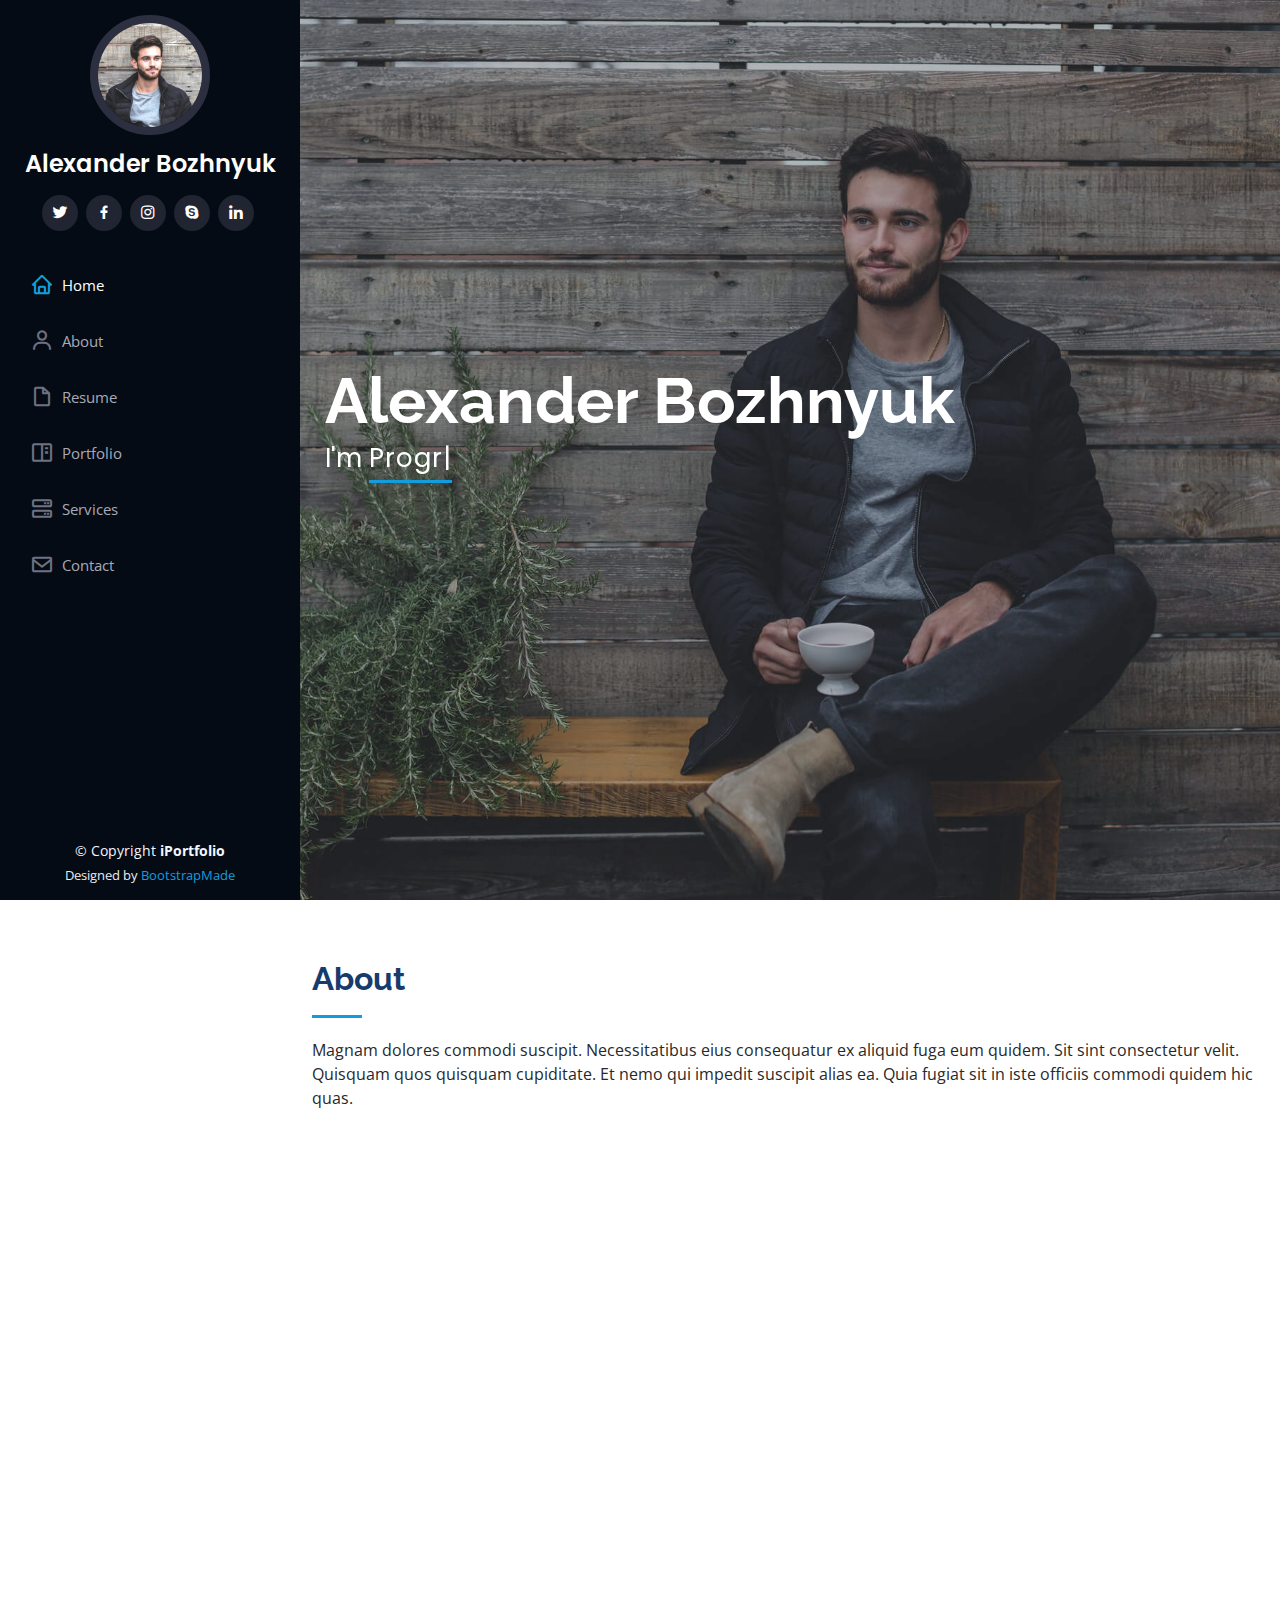
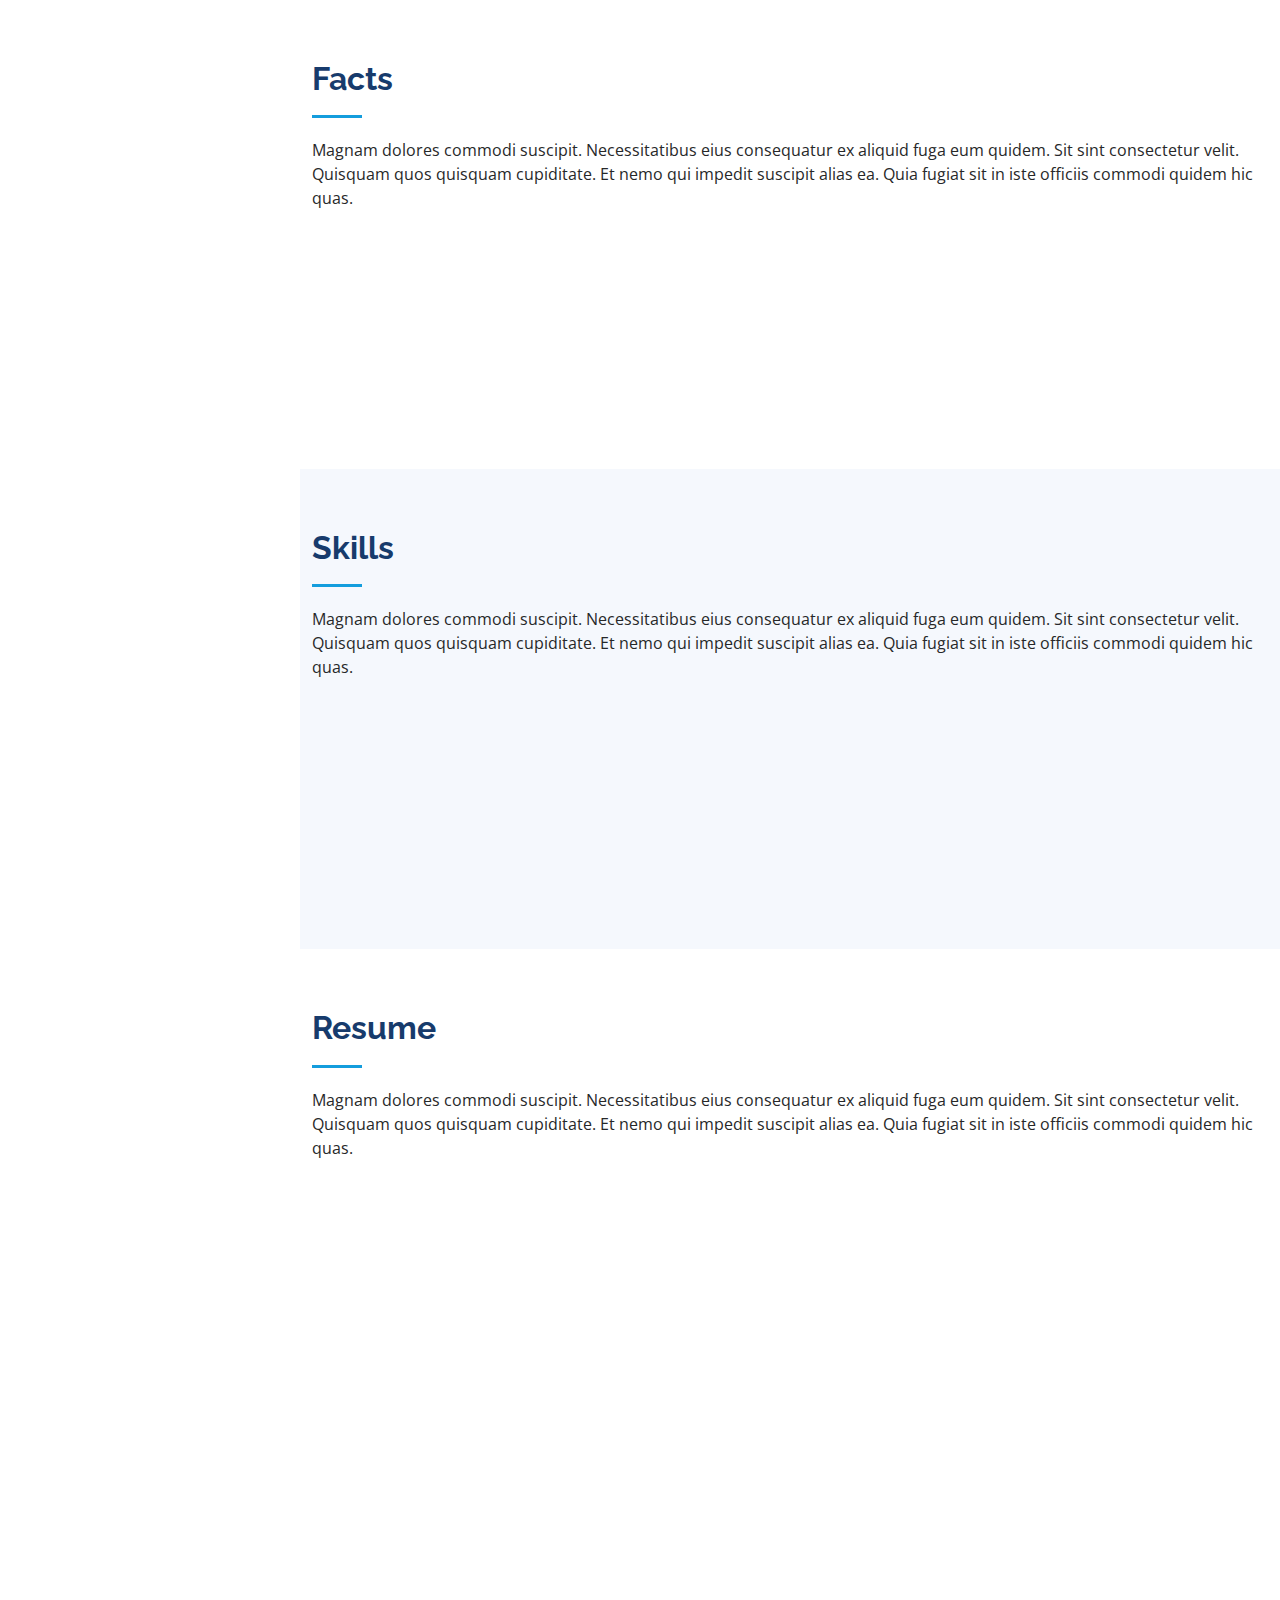
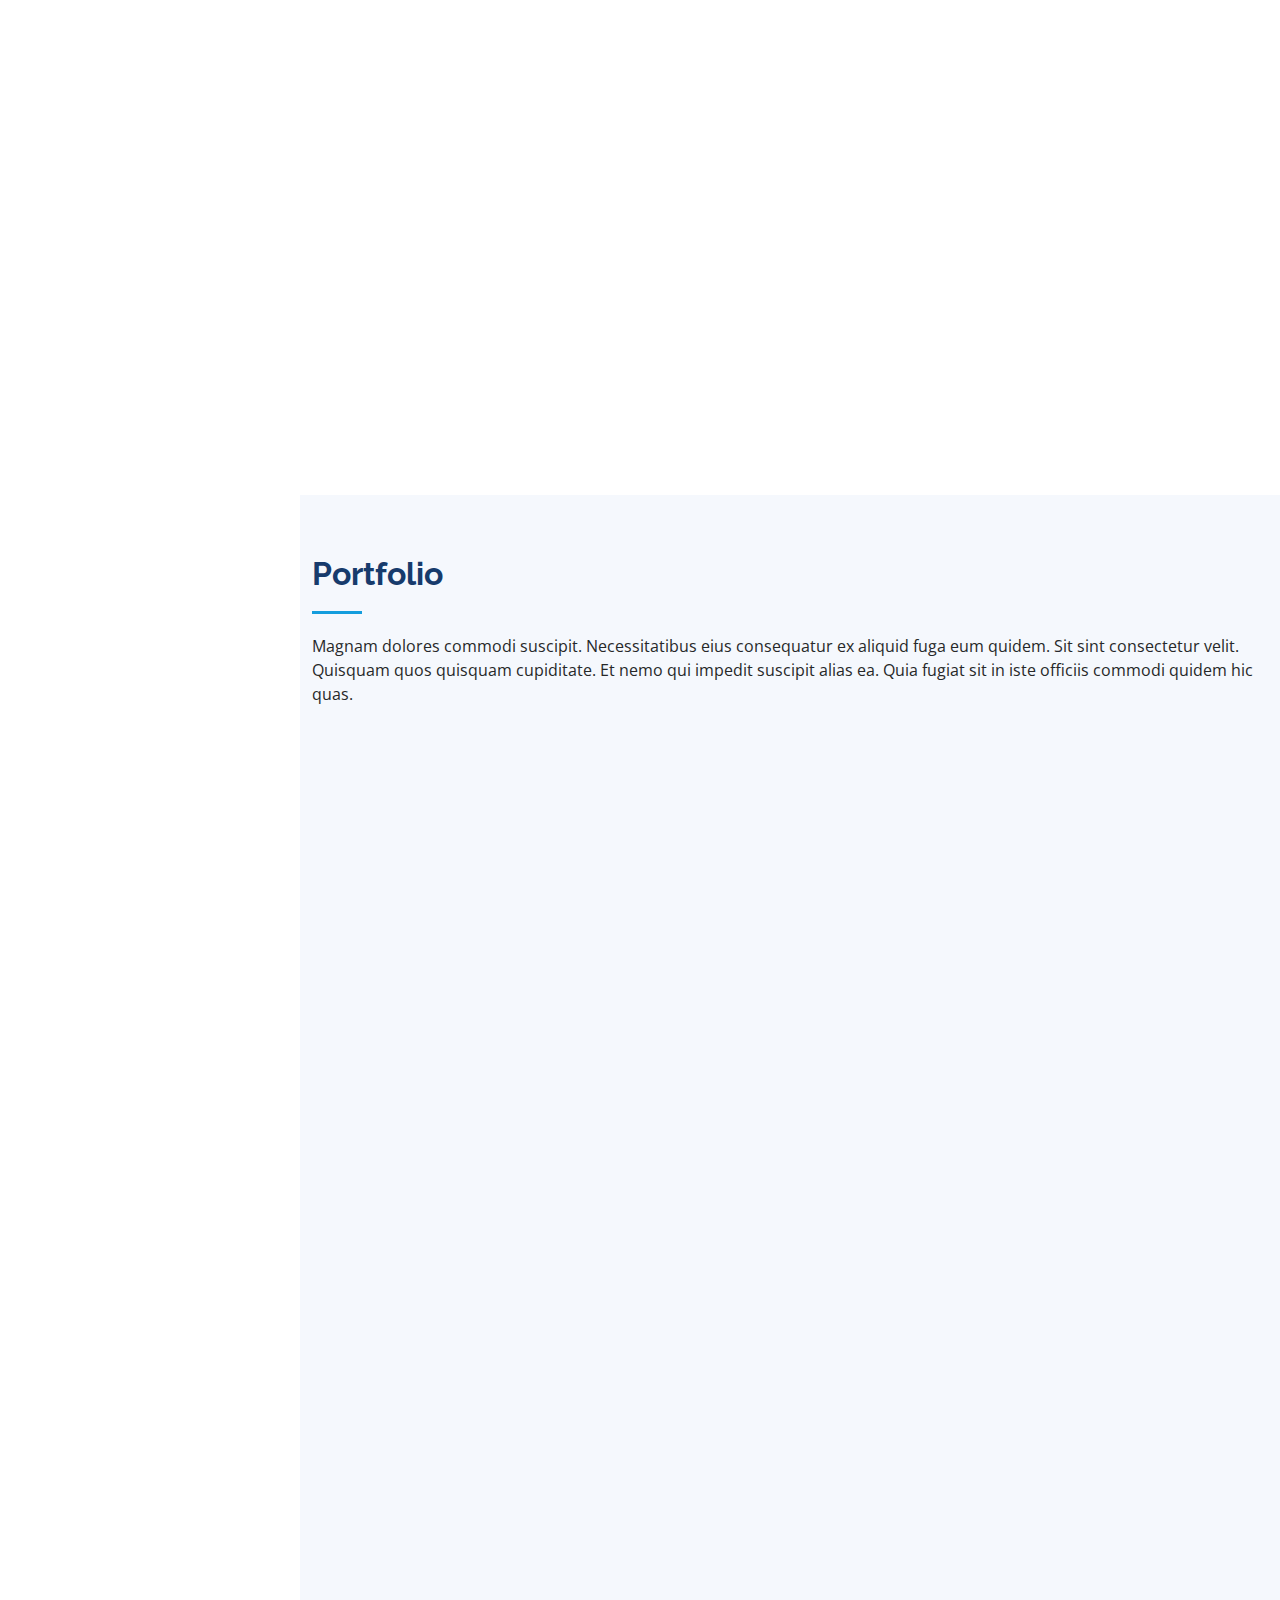
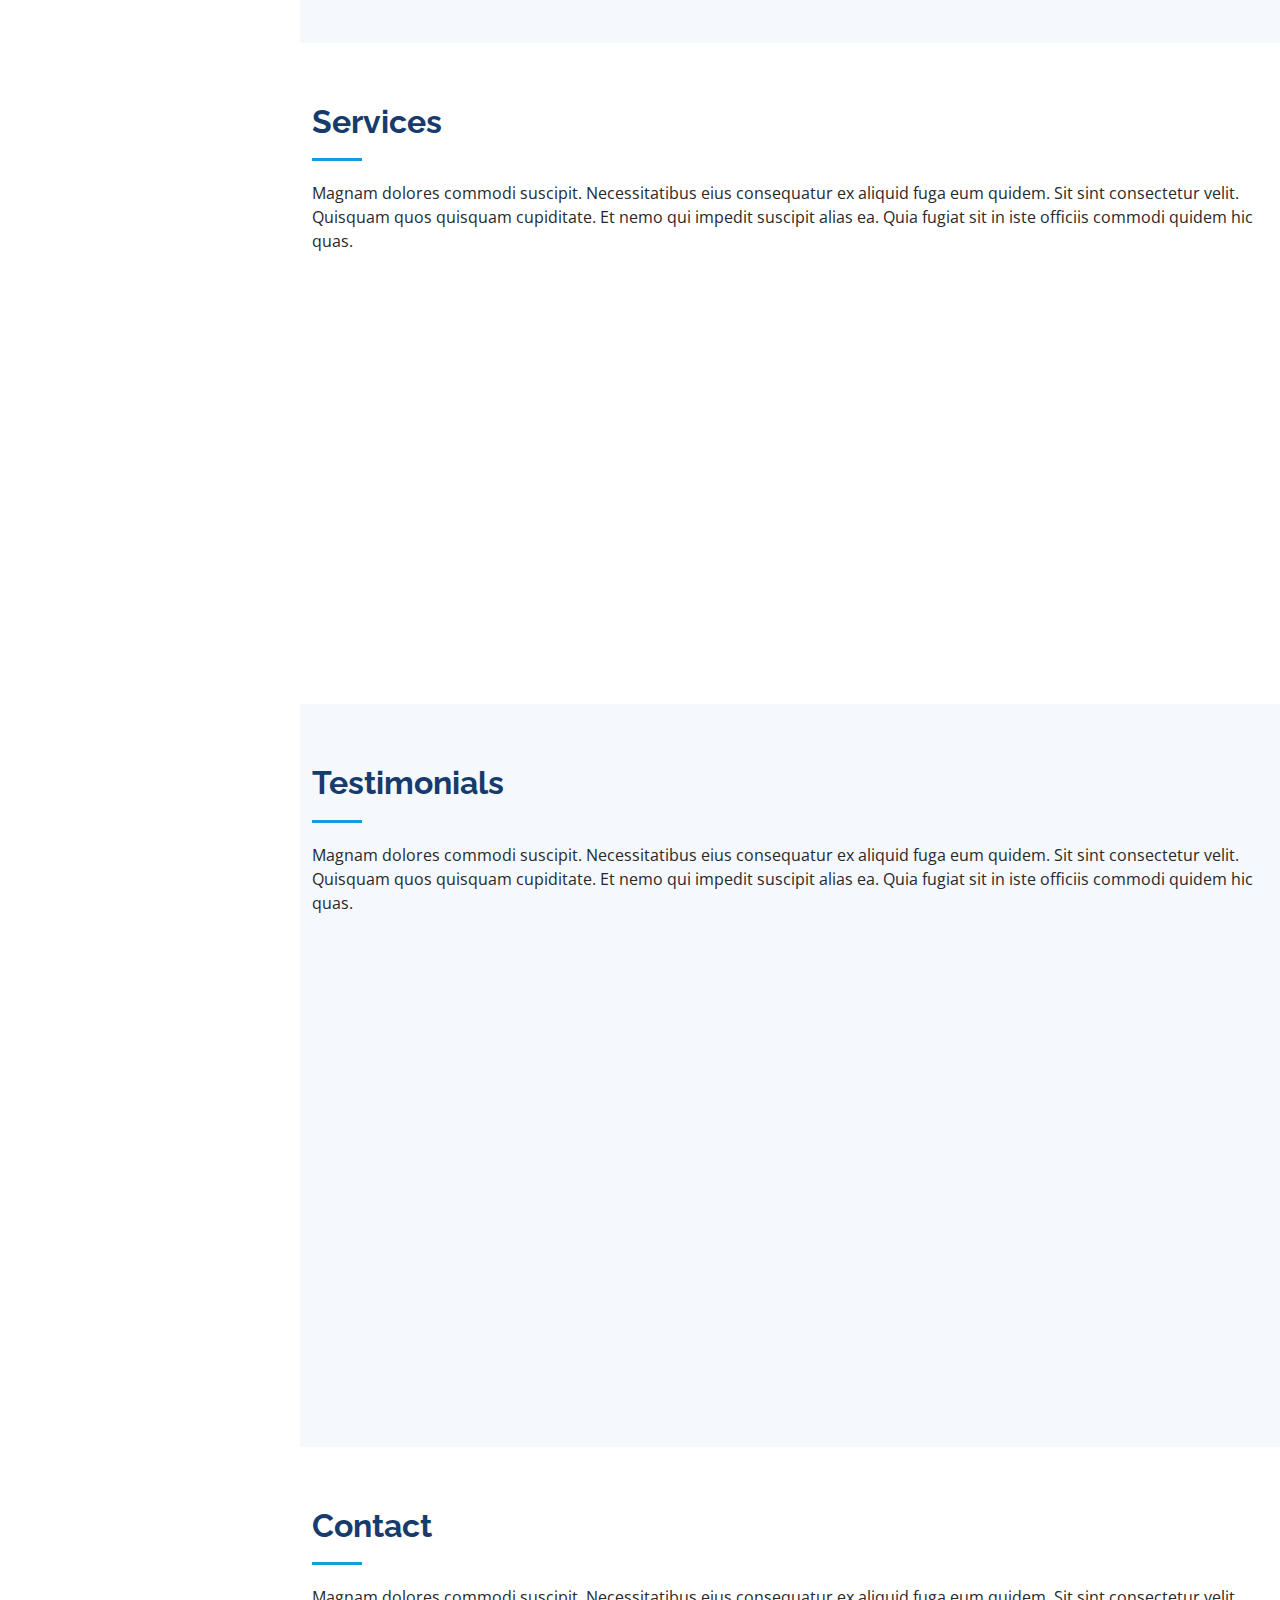
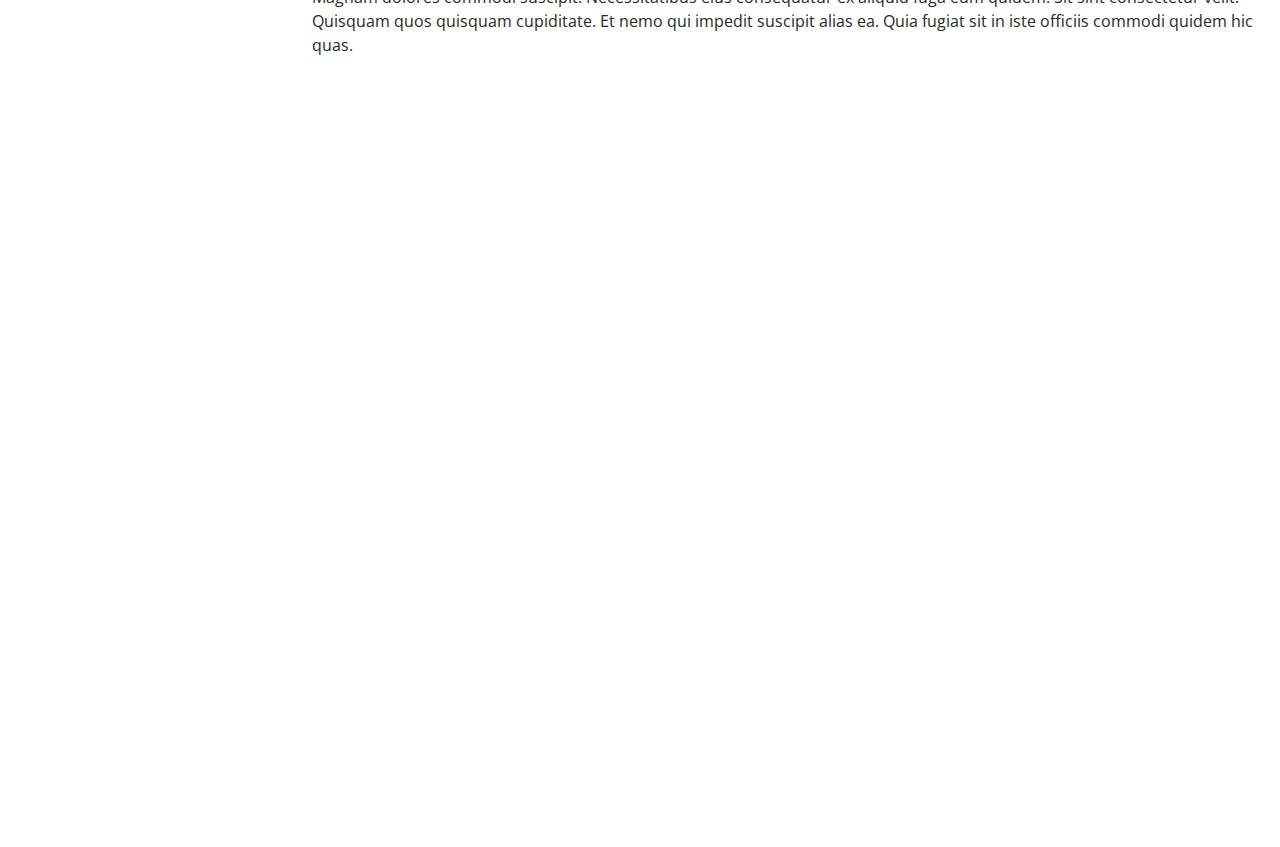
==== commit fe3d34cb: "adding pattern page" ====
--- a/personal_pattern/index.html
+++ b/personal_pattern/index.html
@@ -1,1009 +1,726 @@
 <!DOCTYPE html>
 <html lang="en">
-  <head>
-    <meta charset="utf-8" />
-    <meta content="width=device-width, initial-scale=1.0" name="viewport" />
-
-    <title>Alexander Bozhnyuk</title>
-    <meta content="" name="description" />
-    <meta content="" name="keywords" />
-
-    <!-- Favicons -->
-    <link href="assets/img/favicon.png" rel="icon" />
-    <link href="assets/img/apple-touch-icon.png" rel="apple-touch-icon" />
-
-    <!-- Google Fonts -->
-    <link
-      href="https://fonts.googleapis.com/css?family=Open+Sans:300,300i,400,400i,600,600i,700,700i|Raleway:300,300i,400,400i,500,500i,600,600i,700,700i|Poppins:300,300i,400,400i,500,500i,600,600i,700,700i"
-      rel="stylesheet"
-    />
-
-    <!-- Vendor CSS Files -->
-    <link href="assets/vendor/aos/aos.css" rel="stylesheet" />
-    <link
-      href="assets/vendor/bootstrap/css/bootstrap.min.css"
-      rel="stylesheet"
-    />
-    <link
-      href="assets/vendor/bootstrap-icons/bootstrap-icons.css"
-      rel="stylesheet"
-    />
-    <link href="assets/vendor/boxicons/css/boxicons.min.css" rel="stylesheet" />
-    <link
-      href="assets/vendor/glightbox/css/glightbox.min.css"
-      rel="stylesheet"
-    />
-    <link href="assets/vendor/swiper/swiper-bundle.min.css" rel="stylesheet" />
-
-    <!-- Template Main CSS File -->
-    <link href="assets/css/style.css" rel="stylesheet" />
-
-    <!-- =======================================================
+
+<head>
+  <meta charset="utf-8">
+  <meta content="width=device-width, initial-scale=1.0" name="viewport">
+
+  <title>iPortfolio Bootstrap Template - Index</title>
+  <meta content="" name="description">
+  <meta content="" name="keywords">
+
+  <!-- Favicons -->
+  <link href="assets/img/favicon.png" rel="icon">
+  <link href="assets/img/apple-touch-icon.png" rel="apple-touch-icon">
+
+  <!-- Google Fonts -->
+  <link
+    href="https://fonts.googleapis.com/css?family=Open+Sans:300,300i,400,400i,600,600i,700,700i|Raleway:300,300i,400,400i,500,500i,600,600i,700,700i|Poppins:300,300i,400,400i,500,500i,600,600i,700,700i"
+    rel="stylesheet">
+
+  <!-- Vendor CSS Files -->
+  <link href="assets/vendor/aos/aos.css" rel="stylesheet">
+  <link href="assets/vendor/bootstrap/css/bootstrap.min.css" rel="stylesheet">
+  <link href="assets/vendor/bootstrap-icons/bootstrap-icons.css" rel="stylesheet">
+  <link href="assets/vendor/boxicons/css/boxicons.min.css" rel="stylesheet">
+  <link href="assets/vendor/glightbox/css/glightbox.min.css" rel="stylesheet">
+  <link href="assets/vendor/swiper/swiper-bundle.min.css" rel="stylesheet">
+
+  <!-- Template Main CSS File -->
+  <link href="assets/css/style.css" rel="stylesheet">
+
+  <!-- =======================================================
   * Template Name: iPortfolio - v3.1.0
   * Template URL: https://bootstrapmade.com/iportfolio-bootstrap-portfolio-websites-template/
   * Author: BootstrapMade.com
   * License: https://bootstrapmade.com/license/
   ======================================================== -->
-  </head>
-
-  <body>
-    <!-- ======= Mobile nav toggle button ======= -->
-    <i class="bi bi-list mobile-nav-toggle d-xl-none"></i>
-
-    <!-- ======= Header ======= -->
-    <header id="header">
-      <div class="d-flex flex-column">
-        <div class="profile">
-          <img
-            src="assets/img/profile-img.jpg"
-            alt=""
-            class="img-fluid rounded-circle"
-          />
-          <h1 class="text-light">
-            <a href="index.html">Alexander Bozhnyuk</a>
-          </h1>
-          <div class="social-links mt-3 text-center">
-            <a href="#" class="twitter"><i class="bx bxl-twitter"></i></a>
-            <a href="#" class="facebook"><i class="bx bxl-facebook"></i></a>
-            <a href="#" class="instagram"><i class="bx bxl-instagram"></i></a>
-            <a href="#" class="google-plus"><i class="bx bxl-skype"></i></a>
-            <a href="#" class="linkedin"><i class="bx bxl-linkedin"></i></a>
-          </div>
-        </div>
-
-        <nav id="navbar" class="nav-menu navbar">
-          <ul>
-            <li>
-              <a href="#hero" class="nav-link scrollto active"
-                ><i class="bx bx-home"></i> <span>Home</span></a
-              >
-            </li>
-            <li>
-              <a href="#about" class="nav-link scrollto"
-                ><i class="bx bx-user"></i> <span>About</span></a
-              >
-            </li>
-            <li>
-              <a href="#resume" class="nav-link scrollto"
-                ><i class="bx bx-file-blank"></i> <span>Resume</span></a
-              >
-            </li>
-            <li>
-              <a href="#portfolio" class="nav-link scrollto"
-                ><i class="bx bx-book-content"></i> <span>Portfolio</span></a
-              >
-            </li>
-            <li>
-              <a href="#services" class="nav-link scrollto"
-                ><i class="bx bx-server"></i> <span>Services</span></a
-              >
-            </li>
-            <li>
-              <a href="#contact" class="nav-link scrollto"
-                ><i class="bx bx-envelope"></i> <span>Contact</span></a
-              >
-            </li>
-          </ul>
-        </nav>
-        <!-- .nav-menu -->
-      </div>
-    </header>
-    <!-- End Header -->
-
-    <!-- ======= Hero Section ======= -->
-    <section
-      id="hero"
-      class="d-flex flex-column justify-content-center align-items-center"
-    >
-      <div class="hero-container" data-aos="fade-in">
-        <h1>Alexander Bozhnyuk</h1>
-        <p>
-          I'm
-          <span
-            class="typed"
-            data-typed-items="Programmer, Beginning Developer, Beginning Software Engineer, Student"
-          ></span>
-        </p>
-      </div>
-    </section>
-    <!-- End Hero -->
-
-    <main id="main">
-      <!-- ======= About Section ======= -->
-      <section id="about" class="about">
-        <div class="container">
-          <div class="section-title">
-            <h2>About</h2>
+</head>
+
+<body>
+
+  <!-- ======= Mobile nav toggle button ======= -->
+  <i class="bi bi-list mobile-nav-toggle d-xl-none"></i>
+
+  <!-- ======= Header ======= -->
+  <header id="header">
+    <div class="d-flex flex-column">
+
+      <div class="profile">
+        <img src="assets/img/profile-img.jpg" alt="" class="img-fluid rounded-circle">
+        <h1 class="text-light"><a href="index.html">Alexander Bozhnyuk</a></h1>
+        <div class="social-links mt-3 text-center">
+          <a href="#" class="twitter"><i class="bx bxl-twitter"></i></a>
+          <a href="#" class="facebook"><i class="bx bxl-facebook"></i></a>
+          <a href="#" class="instagram"><i class="bx bxl-instagram"></i></a>
+          <a href="#" class="google-plus"><i class="bx bxl-skype"></i></a>
+          <a href="#" class="linkedin"><i class="bx bxl-linkedin"></i></a>
+        </div>
+      </div>
+
+      <nav id="navbar" class="nav-menu navbar">
+        <ul>
+          <li><a href="#hero" class="nav-link scrollto active"><i class="bx bx-home"></i> <span>Home</span></a></li>
+          <li><a href="#about" class="nav-link scrollto"><i class="bx bx-user"></i> <span>About</span></a></li>
+          <li><a href="#resume" class="nav-link scrollto"><i class="bx bx-file-blank"></i> <span>Resume</span></a></li>
+          <li><a href="#portfolio" class="nav-link scrollto"><i class="bx bx-book-content"></i>
+              <span>Portfolio</span></a></li>
+          <li><a href="#services" class="nav-link scrollto"><i class="bx bx-server"></i> <span>Services</span></a></li>
+          <li><a href="#contact" class="nav-link scrollto"><i class="bx bx-envelope"></i> <span>Contact</span></a></li>
+        </ul>
+      </nav><!-- .nav-menu -->
+    </div>
+  </header><!-- End Header -->
+
+  <!-- ======= Hero Section ======= -->
+  <section id="hero" class="d-flex flex-column justify-content-center align-items-center">
+    <div class="hero-container" data-aos="fade-in">
+      <h1>Alexander Bozhnyuk</h1>
+      <p>I'm <span class="typed" data-typed-items="Programmer, Developer, Student, Engineer"></span></p>
+    </div>
+  </section><!-- End Hero -->
+
+  <main id="main">
+
+    <!-- ======= About Section ======= -->
+    <section id="about" class="about">
+      <div class="container">
+
+        <div class="section-title">
+          <h2>About</h2>
+          <p>Magnam dolores commodi suscipit. Necessitatibus eius consequatur ex aliquid fuga eum quidem. Sit sint
+            consectetur velit. Quisquam quos quisquam cupiditate. Et nemo qui impedit suscipit alias ea. Quia fugiat sit
+            in iste officiis commodi quidem hic quas.</p>
+        </div>
+
+        <div class="row">
+          <div class="col-lg-4" data-aos="fade-right">
+            <img src="assets/img/profile-img.jpg" class="img-fluid" alt="">
+          </div>
+          <div class="col-lg-8 pt-4 pt-lg-0 content" data-aos="fade-left">
+            <h3>UI/UX Designer &amp; Web Developer.</h3>
+            <p class="fst-italic">
+              Lorem ipsum dolor sit amet, consectetur adipiscing elit, sed do eiusmod tempor incididunt ut labore et
+              dolore
+              magna aliqua.
+            </p>
+            <div class="row">
+              <div class="col-lg-6">
+                <ul>
+                  <li><i class="bi bi-chevron-right"></i> <strong>Birthday:</strong> <span>1 May 1995</span></li>
+                  <li><i class="bi bi-chevron-right"></i> <strong>Website:</strong> <span>www.example.com</span></li>
+                  <li><i class="bi bi-chevron-right"></i> <strong>Phone:</strong> <span>+123 456 7890</span></li>
+                  <li><i class="bi bi-chevron-right"></i> <strong>City:</strong> <span>New York, USA</span></li>
+                </ul>
+              </div>
+              <div class="col-lg-6">
+                <ul>
+                  <li><i class="bi bi-chevron-right"></i> <strong>Age:</strong> <span>30</span></li>
+                  <li><i class="bi bi-chevron-right"></i> <strong>Degree:</strong> <span>Master</span></li>
+                  <li><i class="bi bi-chevron-right"></i> <strong>PhEmailone:</strong> <span>email@example.com</span>
+                  </li>
+                  <li><i class="bi bi-chevron-right"></i> <strong>Freelance:</strong> <span>Available</span></li>
+                </ul>
+              </div>
+            </div>
             <p>
-              Magnam dolores commodi suscipit. Necessitatibus eius consequatur
-              ex aliquid fuga eum quidem. Sit sint consectetur velit. Quisquam
-              quos quisquam cupiditate. Et nemo qui impedit suscipit alias ea.
-              Quia fugiat sit in iste officiis commodi quidem hic quas.
+              Officiis eligendi itaque labore et dolorum mollitia officiis optio vero. Quisquam sunt adipisci omnis et
+              ut. Nulla accusantium dolor incidunt officia tempore. Et eius omnis.
+              Cupiditate ut dicta maxime officiis quidem quia. Sed et consectetur qui quia repellendus itaque neque.
+              Aliquid amet quidem ut quaerat cupiditate. Ab et eum qui repellendus omnis culpa magni laudantium dolores.
             </p>
           </div>
-
-          <div class="row">
-            <div class="col-lg-4" data-aos="fade-right">
-              <img src="assets/img/profile-img.jpg" class="img-fluid" alt="" />
-            </div>
-            <div class="col-lg-8 pt-4 pt-lg-0 content" data-aos="fade-left">
-              <h3>UI/UX Designer &amp; Web Developer.</h3>
-              <p class="fst-italic">
-                Lorem ipsum dolor sit amet, consectetur adipiscing elit, sed do
-                eiusmod tempor incididunt ut labore et dolore magna aliqua.
-              </p>
+        </div>
+
+      </div>
+    </section><!-- End About Section -->
+
+    <!-- ======= Facts Section ======= -->
+    <section id="facts" class="facts">
+      <div class="container">
+
+        <div class="section-title">
+          <h2>Facts</h2>
+          <p>Magnam dolores commodi suscipit. Necessitatibus eius consequatur ex aliquid fuga eum quidem. Sit sint
+            consectetur velit. Quisquam quos quisquam cupiditate. Et nemo qui impedit suscipit alias ea. Quia fugiat sit
+            in iste officiis commodi quidem hic quas.</p>
+        </div>
+
+        <div class="row no-gutters">
+
+          <div class="col-lg-3 col-md-6 d-md-flex align-items-md-stretch" data-aos="fade-up">
+            <div class="count-box">
+              <i class="bi bi-emoji-smile"></i>
+              <span data-purecounter-start="0" data-purecounter-end="232" data-purecounter-duration="1"
+                class="purecounter"></span>
+              <p><strong>Happy Clients</strong> consequuntur quae</p>
+            </div>
+          </div>
+
+          <div class="col-lg-3 col-md-6 d-md-flex align-items-md-stretch" data-aos="fade-up" data-aos-delay="100">
+            <div class="count-box">
+              <i class="bi bi-journal-richtext"></i>
+              <span data-purecounter-start="0" data-purecounter-end="521" data-purecounter-duration="1"
+                class="purecounter"></span>
+              <p><strong>Projects</strong> adipisci atque cum quia aut</p>
+            </div>
+          </div>
+
+          <div class="col-lg-3 col-md-6 d-md-flex align-items-md-stretch" data-aos="fade-up" data-aos-delay="200">
+            <div class="count-box">
+              <i class="bi bi-headset"></i>
+              <span data-purecounter-start="0" data-purecounter-end="1453" data-purecounter-duration="1"
+                class="purecounter"></span>
+              <p><strong>Hours Of Support</strong> aut commodi quaerat</p>
+            </div>
+          </div>
+
+          <div class="col-lg-3 col-md-6 d-md-flex align-items-md-stretch" data-aos="fade-up" data-aos-delay="300">
+            <div class="count-box">
+              <i class="bi bi-people"></i>
+              <span data-purecounter-start="0" data-purecounter-end="32" data-purecounter-duration="1"
+                class="purecounter"></span>
+              <p><strong>Hard Workers</strong> rerum asperiores dolor</p>
+            </div>
+          </div>
+
+        </div>
+
+      </div>
+    </section><!-- End Facts Section -->
+
+    <!-- ======= Skills Section ======= -->
+    <section id="skills" class="skills section-bg">
+      <div class="container">
+
+        <div class="section-title">
+          <h2>Skills</h2>
+          <p>Magnam dolores commodi suscipit. Necessitatibus eius consequatur ex aliquid fuga eum quidem. Sit sint
+            consectetur velit. Quisquam quos quisquam cupiditate. Et nemo qui impedit suscipit alias ea. Quia fugiat sit
+            in iste officiis commodi quidem hic quas.</p>
+        </div>
+
+        <div class="row skills-content">
+
+          <div class="col-lg-6" data-aos="fade-up">
+
+            <div class="progress">
+              <span class="skill">HTML <i class="val">100%</i></span>
+              <div class="progress-bar-wrap">
+                <div class="progress-bar" role="progressbar" aria-valuenow="100" aria-valuemin="0" aria-valuemax="100">
+                </div>
+              </div>
+            </div>
+
+            <div class="progress">
+              <span class="skill">CSS <i class="val">90%</i></span>
+              <div class="progress-bar-wrap">
+                <div class="progress-bar" role="progressbar" aria-valuenow="90" aria-valuemin="0" aria-valuemax="100">
+                </div>
+              </div>
+            </div>
+
+            <div class="progress">
+              <span class="skill">JavaScript <i class="val">75%</i></span>
+              <div class="progress-bar-wrap">
+                <div class="progress-bar" role="progressbar" aria-valuenow="75" aria-valuemin="0" aria-valuemax="100">
+                </div>
+              </div>
+            </div>
+
+          </div>
+
+          <div class="col-lg-6" data-aos="fade-up" data-aos-delay="100">
+
+            <div class="progress">
+              <span class="skill">PHP <i class="val">80%</i></span>
+              <div class="progress-bar-wrap">
+                <div class="progress-bar" role="progressbar" aria-valuenow="80" aria-valuemin="0" aria-valuemax="100">
+                </div>
+              </div>
+            </div>
+
+            <div class="progress">
+              <span class="skill">WordPress/CMS <i class="val">90%</i></span>
+              <div class="progress-bar-wrap">
+                <div class="progress-bar" role="progressbar" aria-valuenow="90" aria-valuemin="0" aria-valuemax="100">
+                </div>
+              </div>
+            </div>
+
+            <div class="progress">
+              <span class="skill">Photoshop <i class="val">55%</i></span>
+              <div class="progress-bar-wrap">
+                <div class="progress-bar" role="progressbar" aria-valuenow="55" aria-valuemin="0" aria-valuemax="100">
+                </div>
+              </div>
+            </div>
+
+          </div>
+
+        </div>
+
+      </div>
+    </section><!-- End Skills Section -->
+
+    <!-- ======= Resume Section ======= -->
+    <section id="resume" class="resume">
+      <div class="container">
+
+        <div class="section-title">
+          <h2>Resume</h2>
+          <p>Magnam dolores commodi suscipit. Necessitatibus eius consequatur ex aliquid fuga eum quidem. Sit sint
+            consectetur velit. Quisquam quos quisquam cupiditate. Et nemo qui impedit suscipit alias ea. Quia fugiat sit
+            in iste officiis commodi quidem hic quas.</p>
+        </div>
+
+        <div class="row">
+          <div class="col-lg-6" data-aos="fade-up">
+            <h3 class="resume-title">Sumary</h3>
+            <div class="resume-item pb-0">
+              <h4>Alexander Bozhnyuk</h4>
+              <p><em>Innovative and deadline-driven Graphic Designer with 3+ years of experience designing and
+                  developing user-centered digital/print marketing material from initial concept to final, polished
+                  deliverable.</em></p>
+              <ul>
+                <li>Portland par 127,Orlando, FL</li>
+                <li>(123) 456-7891</li>
+                <li>alice.barkley@example.com</li>
+              </ul>
+            </div>
+
+            <h3 class="resume-title">Education</h3>
+            <div class="resume-item">
+              <h4>Master of Fine Arts &amp; Graphic Design</h4>
+              <h5>2015 - 2016</h5>
+              <p><em>Rochester Institute of Technology, Rochester, NY</em></p>
+              <p>Qui deserunt veniam. Et sed aliquam labore tempore sed quisquam iusto autem sit. Ea vero voluptatum qui
+                ut dignissimos deleniti nerada porti sand markend</p>
+            </div>
+            <div class="resume-item">
+              <h4>Bachelor of Fine Arts &amp; Graphic Design</h4>
+              <h5>2010 - 2014</h5>
+              <p><em>Rochester Institute of Technology, Rochester, NY</em></p>
+              <p>Quia nobis sequi est occaecati aut. Repudiandae et iusto quae reiciendis et quis Eius vel ratione eius
+                unde vitae rerum voluptates asperiores voluptatem Earum molestiae consequatur neque etlon sader mart
+                dila</p>
+            </div>
+          </div>
+          <div class="col-lg-6" data-aos="fade-up" data-aos-delay="100">
+            <h3 class="resume-title">Professional Experience</h3>
+            <div class="resume-item">
+              <h4>Senior graphic design specialist</h4>
+              <h5>2019 - Present</h5>
+              <p><em>Experion, New York, NY </em></p>
+              <ul>
+                <li>Lead in the design, development, and implementation of the graphic, layout, and production
+                  communication materials</li>
+                <li>Delegate tasks to the 7 members of the design team and provide counsel on all aspects of the
+                  project. </li>
+                <li>Supervise the assessment of all graphic materials in order to ensure quality and accuracy of the
+                  design</li>
+                <li>Oversee the efficient use of production project budgets ranging from $2,000 - $25,000</li>
+              </ul>
+            </div>
+            <div class="resume-item">
+              <h4>Graphic design specialist</h4>
+              <h5>2017 - 2018</h5>
+              <p><em>Stepping Stone Advertising, New York, NY</em></p>
+              <ul>
+                <li>Developed numerous marketing programs (logos, brochures,infographics, presentations, and
+                  advertisements).</li>
+                <li>Managed up to 5 projects or tasks at a given time while under pressure</li>
+                <li>Recommended and consulted with clients on the most appropriate graphic design</li>
+                <li>Created 4+ design presentations and proposals a month for clients and account managers</li>
+              </ul>
+            </div>
+          </div>
+        </div>
+
+      </div>
+    </section><!-- End Resume Section -->
+
+    <!-- ======= Portfolio Section ======= -->
+    <section id="portfolio" class="portfolio section-bg">
+      <div class="container">
+
+        <div class="section-title">
+          <h2>Portfolio</h2>
+          <p>Magnam dolores commodi suscipit. Necessitatibus eius consequatur ex aliquid fuga eum quidem. Sit sint
+            consectetur velit. Quisquam quos quisquam cupiditate. Et nemo qui impedit suscipit alias ea. Quia fugiat sit
+            in iste officiis commodi quidem hic quas.</p>
+        </div>
+
+        <div class="row" data-aos="fade-up">
+          <div class="col-lg-12 d-flex justify-content-center">
+            <ul id="portfolio-flters">
+              <li data-filter="*" class="filter-active">All</li>
+              <li data-filter=".filter-app">App</li>
+              <li data-filter=".filter-card">Card</li>
+              <li data-filter=".filter-web">Web</li>
+            </ul>
+          </div>
+        </div>
+
+        <div class="row portfolio-container" data-aos="fade-up" data-aos-delay="100">
+
+          <div class="col-lg-4 col-md-6 portfolio-item filter-app">
+            <div class="portfolio-wrap">
+              <img src="assets/img/portfolio/portfolio-1.jpg" class="img-fluid" alt="">
+              <div class="portfolio-links">
+                <a href="assets/img/portfolio/portfolio-1.jpg" data-gallery="portfolioGallery"
+                  class="portfolio-lightbox" title="App 1"><i class="bx bx-plus"></i></a>
+                <a href="portfolio-details.html" title="More Details"><i class="bx bx-link"></i></a>
+              </div>
+            </div>
+          </div>
+
+          <div class="col-lg-4 col-md-6 portfolio-item filter-web">
+            <div class="portfolio-wrap">
+              <img src="assets/img/portfolio/portfolio-2.jpg" class="img-fluid" alt="">
+              <div class="portfolio-links">
+                <a href="assets/img/portfolio/portfolio-2.jpg" data-gallery="portfolioGallery"
+                  class="portfolio-lightbox" title="Web 3"><i class="bx bx-plus"></i></a>
+                <a href="portfolio-details.html" title="More Details"><i class="bx bx-link"></i></a>
+              </div>
+            </div>
+          </div>
+
+          <div class="col-lg-4 col-md-6 portfolio-item filter-app">
+            <div class="portfolio-wrap">
+              <img src="assets/img/portfolio/portfolio-3.jpg" class="img-fluid" alt="">
+              <div class="portfolio-links">
+                <a href="assets/img/portfolio/portfolio-3.jpg" data-gallery="portfolioGallery"
+                  class="portfolio-lightbox" title="App 2"><i class="bx bx-plus"></i></a>
+                <a href="portfolio-details.html" title="More Details"><i class="bx bx-link"></i></a>
+              </div>
+            </div>
+          </div>
+
+          <div class="col-lg-4 col-md-6 portfolio-item filter-card">
+            <div class="portfolio-wrap">
+              <img src="assets/img/portfolio/portfolio-4.jpg" class="img-fluid" alt="">
+              <div class="portfolio-links">
+                <a href="assets/img/portfolio/portfolio-4.jpg" data-gallery="portfolioGallery"
+                  class="portfolio-lightbox" title="Card 2"><i class="bx bx-plus"></i></a>
+                <a href="portfolio-details.html" title="More Details"><i class="bx bx-link"></i></a>
+              </div>
+            </div>
+          </div>
+
+          <div class="col-lg-4 col-md-6 portfolio-item filter-web">
+            <div class="portfolio-wrap">
+              <img src="assets/img/portfolio/portfolio-5.jpg" class="img-fluid" alt="">
+              <div class="portfolio-links">
+                <a href="assets/img/portfolio/portfolio-5.jpg" data-gallery="portfolioGallery"
+                  class="portfolio-lightbox" title="Web 2"><i class="bx bx-plus"></i></a>
+                <a href="portfolio-details.html" title="More Details"><i class="bx bx-link"></i></a>
+              </div>
+            </div>
+          </div>
+
+          <div class="col-lg-4 col-md-6 portfolio-item filter-app">
+            <div class="portfolio-wrap">
+              <img src="assets/img/portfolio/portfolio-6.jpg" class="img-fluid" alt="">
+              <div class="portfolio-links">
+                <a href="assets/img/portfolio/portfolio-6.jpg" data-gallery="portfolioGallery"
+                  class="portfolio-lightbox" title="App 3"><i class="bx bx-plus"></i></a>
+                <a href="portfolio-details.html" title="More Details"><i class="bx bx-link"></i></a>
+              </div>
+            </div>
+          </div>
+
+          <div class="col-lg-4 col-md-6 portfolio-item filter-card">
+            <div class="portfolio-wrap">
+              <img src="assets/img/portfolio/portfolio-7.jpg" class="img-fluid" alt="">
+              <div class="portfolio-links">
+                <a href="assets/img/portfolio/portfolio-7.jpg" data-gallery="portfolioGallery"
+                  class="portfolio-lightbox" title="Card 1"><i class="bx bx-plus"></i></a>
+                <a href="portfolio-details.html" title="More Details"><i class="bx bx-link"></i></a>
+              </div>
+            </div>
+          </div>
+
+          <div class="col-lg-4 col-md-6 portfolio-item filter-card">
+            <div class="portfolio-wrap">
+              <img src="assets/img/portfolio/portfolio-8.jpg" class="img-fluid" alt="">
+              <div class="portfolio-links">
+                <a href="assets/img/portfolio/portfolio-8.jpg" data-gallery="portfolioGallery"
+                  class="portfolio-lightbox" title="Card 3"><i class="bx bx-plus"></i></a>
+                <a href="portfolio-details.html" title="More Details"><i class="bx bx-link"></i></a>
+              </div>
+            </div>
+          </div>
+
+          <div class="col-lg-4 col-md-6 portfolio-item filter-web">
+            <div class="portfolio-wrap">
+              <img src="assets/img/portfolio/portfolio-9.jpg" class="img-fluid" alt="">
+              <div class="portfolio-links">
+                <a href="assets/img/portfolio/portfolio-9.jpg" data-gallery="portfolioGallery"
+                  class="portfolio-lightbox" title="Web 3"><i class="bx bx-plus"></i></a>
+                <a href="portfolio-details.html" title="More Details"><i class="bx bx-link"></i></a>
+              </div>
+            </div>
+          </div>
+
+        </div>
+
+      </div>
+    </section><!-- End Portfolio Section -->
+
+    <!-- ======= Services Section ======= -->
+    <section id="services" class="services">
+      <div class="container">
+
+        <div class="section-title">
+          <h2>Services</h2>
+          <p>Magnam dolores commodi suscipit. Necessitatibus eius consequatur ex aliquid fuga eum quidem. Sit sint
+            consectetur velit. Quisquam quos quisquam cupiditate. Et nemo qui impedit suscipit alias ea. Quia fugiat sit
+            in iste officiis commodi quidem hic quas.</p>
+        </div>
+
+        <div class="row">
+          <div class="col-lg-4 col-md-6 icon-box" data-aos="fade-up">
+            <div class="icon"><i class="bi bi-briefcase"></i></div>
+            <h4 class="title"><a href="">Lorem Ipsum</a></h4>
+            <p class="description">Voluptatum deleniti atque corrupti quos dolores et quas molestias excepturi sint
+              occaecati cupiditate non provident</p>
+          </div>
+          <div class="col-lg-4 col-md-6 icon-box" data-aos="fade-up" data-aos-delay="100">
+            <div class="icon"><i class="bi bi-card-checklist"></i></div>
+            <h4 class="title"><a href="">Dolor Sitema</a></h4>
+            <p class="description">Minim veniam, quis nostrud exercitation ullamco laboris nisi ut aliquip ex ea commodo
+              consequat tarad limino ata</p>
+          </div>
+          <div class="col-lg-4 col-md-6 icon-box" data-aos="fade-up" data-aos-delay="200">
+            <div class="icon"><i class="bi bi-bar-chart"></i></div>
+            <h4 class="title"><a href="">Sed ut perspiciatis</a></h4>
+            <p class="description">Duis aute irure dolor in reprehenderit in voluptate velit esse cillum dolore eu
+              fugiat nulla pariatur</p>
+          </div>
+          <div class="col-lg-4 col-md-6 icon-box" data-aos="fade-up" data-aos-delay="300">
+            <div class="icon"><i class="bi bi-binoculars"></i></div>
+            <h4 class="title"><a href="">Magni Dolores</a></h4>
+            <p class="description">Excepteur sint occaecat cupidatat non proident, sunt in culpa qui officia deserunt
+              mollit anim id est laborum</p>
+          </div>
+          <div class="col-lg-4 col-md-6 icon-box" data-aos="fade-up" data-aos-delay="400">
+            <div class="icon"><i class="bi bi-brightness-high"></i></div>
+            <h4 class="title"><a href="">Nemo Enim</a></h4>
+            <p class="description">At vero eos et accusamus et iusto odio dignissimos ducimus qui blanditiis praesentium
+              voluptatum deleniti atque</p>
+          </div>
+          <div class="col-lg-4 col-md-6 icon-box" data-aos="fade-up" data-aos-delay="500">
+            <div class="icon"><i class="bi bi-calendar4-week"></i></div>
+            <h4 class="title"><a href="">Eiusmod Tempor</a></h4>
+            <p class="description">Et harum quidem rerum facilis est et expedita distinctio. Nam libero tempore, cum
+              soluta nobis est eligendi</p>
+          </div>
+        </div>
+
+      </div>
+    </section><!-- End Services Section -->
+
+    <!-- ======= Testimonials Section ======= -->
+    <section id="testimonials" class="testimonials section-bg">
+      <div class="container">
+
+        <div class="section-title">
+          <h2>Testimonials</h2>
+          <p>Magnam dolores commodi suscipit. Necessitatibus eius consequatur ex aliquid fuga eum quidem. Sit sint
+            consectetur velit. Quisquam quos quisquam cupiditate. Et nemo qui impedit suscipit alias ea. Quia fugiat sit
+            in iste officiis commodi quidem hic quas.</p>
+        </div>
+
+        <div class="testimonials-slider swiper-container" data-aos="fade-up" data-aos-delay="100">
+          <div class="swiper-wrapper">
+
+            <div class="swiper-slide">
+              <div class="testimonial-item" data-aos="fade-up">
+                <p>
+                  <i class="bx bxs-quote-alt-left quote-icon-left"></i>
+                  Proin iaculis purus consequat sem cure digni ssim donec porttitora entum suscipit rhoncus. Accusantium
+                  quam, ultricies eget id, aliquam eget nibh et. Maecen aliquam, risus at semper.
+                  <i class="bx bxs-quote-alt-right quote-icon-right"></i>
+                </p>
+                <img src="assets/img/testimonials/testimonials-1.jpg" class="testimonial-img" alt="">
+                <h3>Saul Goodman</h3>
+                <h4>Ceo &amp; Founder</h4>
+              </div>
+            </div><!-- End testimonial item -->
+
+            <div class="swiper-slide">
+              <div class="testimonial-item" data-aos="fade-up" data-aos-delay="100">
+                <p>
+                  <i class="bx bxs-quote-alt-left quote-icon-left"></i>
+                  Export tempor illum tamen malis malis eram quae irure esse labore quem cillum quid cillum eram malis
+                  quorum velit fore eram velit sunt aliqua noster fugiat irure amet legam anim culpa.
+                  <i class="bx bxs-quote-alt-right quote-icon-right"></i>
+                </p>
+                <img src="assets/img/testimonials/testimonials-2.jpg" class="testimonial-img" alt="">
+                <h3>Sara Wilsson</h3>
+                <h4>Designer</h4>
+              </div>
+            </div><!-- End testimonial item -->
+
+            <div class="swiper-slide">
+              <div class="testimonial-item" data-aos="fade-up" data-aos-delay="200">
+                <p>
+                  <i class="bx bxs-quote-alt-left quote-icon-left"></i>
+                  Enim nisi quem export duis labore cillum quae magna enim sint quorum nulla quem veniam duis minim
+                  tempor labore quem eram duis noster aute amet eram fore quis sint minim.
+                  <i class="bx bxs-quote-alt-right quote-icon-right"></i>
+                </p>
+                <img src="assets/img/testimonials/testimonials-3.jpg" class="testimonial-img" alt="">
+                <h3>Jena Karlis</h3>
+                <h4>Store Owner</h4>
+              </div>
+            </div><!-- End testimonial item -->
+
+            <div class="swiper-slide">
+              <div class="testimonial-item" data-aos="fade-up" data-aos-delay="300">
+                <p>
+                  <i class="bx bxs-quote-alt-left quote-icon-left"></i>
+                  Fugiat enim eram quae cillum dolore dolor amet nulla culpa multos export minim fugiat minim velit
+                  minim dolor enim duis veniam ipsum anim magna sunt elit fore quem dolore labore illum veniam.
+                  <i class="bx bxs-quote-alt-right quote-icon-right"></i>
+                </p>
+                <img src="assets/img/testimonials/testimonials-4.jpg" class="testimonial-img" alt="">
+                <h3>Matt Brandon</h3>
+                <h4>Freelancer</h4>
+              </div>
+            </div><!-- End testimonial item -->
+
+            <div class="swiper-slide">
+              <div class="testimonial-item" data-aos="fade-up" data-aos-delay="400">
+                <p>
+                  <i class="bx bxs-quote-alt-left quote-icon-left"></i>
+                  Quis quorum aliqua sint quem legam fore sunt eram irure aliqua veniam tempor noster veniam enim culpa
+                  labore duis sunt culpa nulla illum cillum fugiat legam esse veniam culpa fore nisi cillum quid.
+                  <i class="bx bxs-quote-alt-right quote-icon-right"></i>
+                </p>
+                <img src="assets/img/testimonials/testimonials-5.jpg" class="testimonial-img" alt="">
+                <h3>John Larson</h3>
+                <h4>Entrepreneur</h4>
+              </div>
+            </div><!-- End testimonial item -->
+
+          </div>
+          <div class="swiper-pagination"></div>
+        </div>
+
+      </div>
+    </section><!-- End Testimonials Section -->
+
+    <!-- ======= Contact Section ======= -->
+    <section id="contact" class="contact">
+      <div class="container">
+
+        <div class="section-title">
+          <h2>Contact</h2>
+          <p>Magnam dolores commodi suscipit. Necessitatibus eius consequatur ex aliquid fuga eum quidem. Sit sint
+            consectetur velit. Quisquam quos quisquam cupiditate. Et nemo qui impedit suscipit alias ea. Quia fugiat sit
+            in iste officiis commodi quidem hic quas.</p>
+        </div>
+
+        <div class="row" data-aos="fade-in">
+
+          <div class="col-lg-5 d-flex align-items-stretch">
+            <div class="info">
+              <div class="address">
+                <i class="bi bi-geo-alt"></i>
+                <h4>Location:</h4>
+                <p>A108 Adam Street, New York, NY 535022</p>
+              </div>
+
+              <div class="email">
+                <i class="bi bi-envelope"></i>
+                <h4>Email:</h4>
+                <p>info@example.com</p>
+              </div>
+
+              <div class="phone">
+                <i class="bi bi-phone"></i>
+                <h4>Call:</h4>
+                <p>+1 5589 55488 55s</p>
+              </div>
+
+              <iframe
+                src="https://www.google.com/maps/embed?pb=!1m14!1m8!1m3!1d12097.433213460943!2d-74.0062269!3d40.7101282!3m2!1i1024!2i768!4f13.1!3m3!1m2!1s0x0%3A0xb89d1fe6bc499443!2sDowntown+Conference+Center!5e0!3m2!1smk!2sbg!4v1539943755621"
+                frameborder="0" style="border:0; width: 100%; height: 290px;" allowfullscreen></iframe>
+            </div>
+
+          </div>
+
+          <div class="col-lg-7 mt-5 mt-lg-0 d-flex align-items-stretch">
+            <form action="forms/contact.php" method="post" role="form" class="php-email-form">
               <div class="row">
-                <div class="col-lg-6">
-                  <ul>
-                    <li>
-                      <i class="bi bi-chevron-right"></i>
-                      <strong>Birthday:</strong> <span>5 August 2001</span>
-                    </li>
-                    <li>
-                      <i class="bi bi-chevron-right"></i>
-                      <strong>Phone:</strong> <span>+7 (952) 797-04-73</span>
-                    </li>
-                    <li>
-                      <i class="bi bi-chevron-right"></i>
-                      <strong>City:</strong>
-                      <span>Saint-Petersburg, Russia</span>
-                    </li>
-                  </ul>
+                <div class="form-group col-md-6">
+                  <label for="name">Your Name</label>
+                  <input type="text" name="name" class="form-control" id="name" required>
                 </div>
-                <div class="col-lg-6">
-                  <ul>
-                    <li>
-                      <i class="bi bi-chevron-right"></i> <strong>Age:</strong>
-                      <span>19</span>
-                    </li>
-                    <li>
-                      <i class="bi bi-chevron-right"></i>
-                      <strong>Degree:</strong> <span>Bachelor in 2023</span>
-                    </li>
-                    <li>
-                      <i class="bi bi-chevron-right"></i>
-                      <strong>Email:</strong>
-                      <span>bozhnyuks@mail.ru</span>
-                    </li>
-                  </ul>
+                <div class="form-group col-md-6">
+                  <label for="name">Your Email</label>
+                  <input type="email" class="form-control" name="email" id="email" required>
                 </div>
               </div>
-              <p>
-                Officiis eligendi itaque labore et dolorum mollitia officiis
-                optio vero. Quisquam sunt adipisci omnis et ut. Nulla
-                accusantium dolor incidunt officia tempore. Et eius omnis.
-                Cupiditate ut dicta maxime officiis quidem quia. Sed et
-                consectetur qui quia repellendus itaque neque. Aliquid amet
-                quidem ut quaerat cupiditate. Ab et eum qui repellendus omnis
-                culpa magni laudantium dolores.
-              </p>
-            </div>
-          </div>
-        </div>
-      </section>
-      <!-- End About Section -->
-
-      <!-- ======= Skills Section ======= -->
-      <section id="skills" class="skills section-bg">
-        <div class="container">
-          <div class="section-title">
-            <h2>Skills</h2>
-            <p>
-              I have always strived to improve my skills in my favorite
-              profession. I am very fond of comprehending something new.
-              Therefore, in the future, the arsenal of tools which I can use
-              will only grow.
-            </p>
-          </div>
-
-          <div class="row skills-content">
-            <div class="col-lg-6" data-aos="fade-up">
-              <div class="progress">
-                <span class="skill">JAVA <i class="val">80%</i></span>
-                <div class="progress-bar-wrap">
-                  <div
-                    class="progress-bar"
-                    role="progressbar"
-                    aria-valuenow="80"
-                    aria-valuemin="0"
-                    aria-valuemax="100"
-                  ></div>
-                </div>
-              </div>
-
-              <div class="progress">
-                <span class="skill">KOTLIN <i class="val">60%</i></span>
-                <div class="progress-bar-wrap">
-                  <div
-                    class="progress-bar"
-                    role="progressbar"
-                    aria-valuenow="60"
-                    aria-valuemin="0"
-                    aria-valuemax="100"
-                  ></div>
-                </div>
-              </div>
-
-              <div class="progress">
-                <span class="skill">C <i class="val">75%</i></span>
-                <div class="progress-bar-wrap">
-                  <div
-                    class="progress-bar"
-                    role="progressbar"
-                    aria-valuenow="75"
-                    aria-valuemin="0"
-                    aria-valuemax="100"
-                  ></div>
-                </div>
-              </div>
-            </div>
-
-            <div class="col-lg-6" data-aos="fade-up" data-aos-delay="100">
-              <div class="progress">
-                <span class="skill">OCaml <i class="val">50%</i></span>
-                <div class="progress-bar-wrap">
-                  <div
-                    class="progress-bar"
-                    role="progressbar"
-                    aria-valuenow="50"
-                    aria-valuemin="0"
-                    aria-valuemax="100"
-                  ></div>
-                </div>
-              </div>
-
-              <div class="progress">
-                <span class="skill">Python <i class="val">55%</i></span>
-                <div class="progress-bar-wrap">
-                  <div
-                    class="progress-bar"
-                    role="progressbar"
-                    aria-valuenow="55"
-                    aria-valuemin="0"
-                    aria-valuemax="100"
-                  ></div>
-                </div>
-              </div>
-
-              <div class="progress">
-                <span class="skill">HTML/CSS <i class="val">40%</i></span>
-                <div class="progress-bar-wrap">
-                  <div
-                    class="progress-bar"
-                    role="progressbar"
-                    aria-valuenow="40"
-                    aria-valuemin="0"
-                    aria-valuemax="100"
-                  ></div>
-                </div>
-              </div>
-            </div>
-          </div>
-        </div>
-      </section>
-      <!-- End Skills Section -->
-
-      <!-- ======= Resume Section ======= -->
-      <section id="resume" class="resume">
-        <div class="container">
-          <div class="section-title">
-            <h2>Resume</h2>
-            <p>
-              Magnam dolores commodi suscipit. Necessitatibus eius consequatur
-              ex aliquid fuga eum quidem. Sit sint consectetur velit. Quisquam
-              quos quisquam cupiditate. Et nemo qui impedit suscipit alias ea.
-              Quia fugiat sit in iste officiis commodi quidem hic quas.
-            </p>
-          </div>
-
-          <div class="row">
-            <div class="col-lg-6" data-aos="fade-up">
-              <h3 class="resume-title">Sumary</h3>
-              <div class="resume-item pb-0">
-                <h4>Alexander Bozhnyuk</h4>
-                <p>
-                  <em
-                    >Innovative and deadline-driven Graphic Designer with 3+
-                    years of experience designing and developing user-centered
-                    digital/print marketing material from initial concept to
-                    final, polished deliverable.</em
-                  >
-                </p>
-                <ul>
-                  <li>Portland par 127,Orlando, FL</li>
-                  <li>(123) 456-7891</li>
-                  <li>alice.barkley@example.com</li>
-                </ul>
-              </div>
-
-              <h3 class="resume-title">Education</h3>
-              <div class="resume-item">
-                <h4>Master of Fine Arts &amp; Graphic Design</h4>
-                <h5>2015 - 2016</h5>
-                <p><em>Rochester Institute of Technology, Rochester, NY</em></p>
-                <p>
-                  Qui deserunt veniam. Et sed aliquam labore tempore sed
-                  quisquam iusto autem sit. Ea vero voluptatum qui ut
-                  dignissimos deleniti nerada porti sand markend
-                </p>
-              </div>
-              <div class="resume-item">
-                <h4>Bachelor of Fine Arts &amp; Graphic Design</h4>
-                <h5>2010 - 2014</h5>
-                <p><em>Rochester Institute of Technology, Rochester, NY</em></p>
-                <p>
-                  Quia nobis sequi est occaecati aut. Repudiandae et iusto quae
-                  reiciendis et quis Eius vel ratione eius unde vitae rerum
-                  voluptates asperiores voluptatem Earum molestiae consequatur
-                  neque etlon sader mart dila
-                </p>
-              </div>
-            </div>
-            <div class="col-lg-6" data-aos="fade-up" data-aos-delay="100">
-              <h3 class="resume-title">Professional Experience</h3>
-              <div class="resume-item">
-                <h4>Senior graphic design specialist</h4>
-                <h5>2019 - Present</h5>
-                <p><em>Experion, New York, NY </em></p>
-                <ul>
-                  <li>
-                    Lead in the design, development, and implementation of the
-                    graphic, layout, and production communication materials
-                  </li>
-                  <li>
-                    Delegate tasks to the 7 members of the design team and
-                    provide counsel on all aspects of the project.
-                  </li>
-                  <li>
-                    Supervise the assessment of all graphic materials in order
-                    to ensure quality and accuracy of the design
-                  </li>
-                  <li>
-                    Oversee the efficient use of production project budgets
-                    ranging from $2,000 - $25,000
-                  </li>
-                </ul>
-              </div>
-              <div class="resume-item">
-                <h4>Graphic design specialist</h4>
-                <h5>2017 - 2018</h5>
-                <p><em>Stepping Stone Advertising, New York, NY</em></p>
-                <ul>
-                  <li>
-                    Developed numerous marketing programs (logos,
-                    brochures,infographics, presentations, and advertisements).
-                  </li>
-                  <li>
-                    Managed up to 5 projects or tasks at a given time while
-                    under pressure
-                  </li>
-                  <li>
-                    Recommended and consulted with clients on the most
-                    appropriate graphic design
-                  </li>
-                  <li>
-                    Created 4+ design presentations and proposals a month for
-                    clients and account managers
-                  </li>
-                </ul>
-              </div>
-            </div>
-          </div>
-        </div>
-      </section>
-      <!-- End Resume Section -->
-
-      <!-- ======= Portfolio Section ======= -->
-      <section id="portfolio" class="portfolio section-bg">
-        <div class="container">
-          <div class="section-title">
-            <h2>Portfolio</h2>
-            <p>
-              Magnam dolores commodi suscipit. Necessitatibus eius consequatur
-              ex aliquid fuga eum quidem. Sit sint consectetur velit. Quisquam
-              quos quisquam cupiditate. Et nemo qui impedit suscipit alias ea.
-              Quia fugiat sit in iste officiis commodi quidem hic quas.
-            </p>
-          </div>
-
-          <div class="row" data-aos="fade-up">
-            <div class="col-lg-12 d-flex justify-content-center">
-              <ul id="portfolio-flters">
-                <li data-filter="*" class="filter-active">All</li>
-                <li data-filter=".filter-app">App</li>
-                <li data-filter=".filter-card">Card</li>
-                <li data-filter=".filter-web">Web</li>
-              </ul>
-            </div>
-          </div>
-
-          <div
-            class="row portfolio-container"
-            data-aos="fade-up"
-            data-aos-delay="100"
-          >
-            <div class="col-lg-4 col-md-6 portfolio-item filter-app">
-              <div class="portfolio-wrap">
-                <img
-                  src="assets/img/portfolio/portfolio-1.jpg"
-                  class="img-fluid"
-                  alt=""
-                />
-                <div class="portfolio-links">
-                  <a
-                    href="assets/img/portfolio/portfolio-1.jpg"
-                    data-gallery="portfolioGallery"
-                    class="portfolio-lightbox"
-                    title="App 1"
-                    ><i class="bx bx-plus"></i
-                  ></a>
-                  <a href="portfolio-details.html" title="More Details"
-                    ><i class="bx bx-link"></i
-                  ></a>
-                </div>
-              </div>
-            </div>
-
-            <div class="col-lg-4 col-md-6 portfolio-item filter-web">
-              <div class="portfolio-wrap">
-                <img
-                  src="assets/img/portfolio/portfolio-2.jpg"
-                  class="img-fluid"
-                  alt=""
-                />
-                <div class="portfolio-links">
-                  <a
-                    href="assets/img/portfolio/portfolio-2.jpg"
-                    data-gallery="portfolioGallery"
-                    class="portfolio-lightbox"
-                    title="Web 3"
-                    ><i class="bx bx-plus"></i
-                  ></a>
-                  <a href="portfolio-details.html" title="More Details"
-                    ><i class="bx bx-link"></i
-                  ></a>
-                </div>
-              </div>
-            </div>
-
-            <div class="col-lg-4 col-md-6 portfolio-item filter-app">
-              <div class="portfolio-wrap">
-                <img
-                  src="assets/img/portfolio/portfolio-3.jpg"
-                  class="img-fluid"
-                  alt=""
-                />
-                <div class="portfolio-links">
-                  <a
-                    href="assets/img/portfolio/portfolio-3.jpg"
-                    data-gallery="portfolioGallery"
-                    class="portfolio-lightbox"
-                    title="App 2"
-                    ><i class="bx bx-plus"></i
-                  ></a>
-                  <a href="portfolio-details.html" title="More Details"
-                    ><i class="bx bx-link"></i
-                  ></a>
-                </div>
-              </div>
-            </div>
-
-            <div class="col-lg-4 col-md-6 portfolio-item filter-card">
-              <div class="portfolio-wrap">
-                <img
-                  src="assets/img/portfolio/portfolio-4.jpg"
-                  class="img-fluid"
-                  alt=""
-                />
-                <div class="portfolio-links">
-                  <a
-                    href="assets/img/portfolio/portfolio-4.jpg"
-                    data-gallery="portfolioGallery"
-                    class="portfolio-lightbox"
-                    title="Card 2"
-                    ><i class="bx bx-plus"></i
-                  ></a>
-                  <a href="portfolio-details.html" title="More Details"
-                    ><i class="bx bx-link"></i
-                  ></a>
-                </div>
-              </div>
-            </div>
-
-            <div class="col-lg-4 col-md-6 portfolio-item filter-web">
-              <div class="portfolio-wrap">
-                <img
-                  src="assets/img/portfolio/portfolio-5.jpg"
-                  class="img-fluid"
-                  alt=""
-                />
-                <div class="portfolio-links">
-                  <a
-                    href="assets/img/portfolio/portfolio-5.jpg"
-                    data-gallery="portfolioGallery"
-                    class="portfolio-lightbox"
-                    title="Web 2"
-                    ><i class="bx bx-plus"></i
-                  ></a>
-                  <a href="portfolio-details.html" title="More Details"
-                    ><i class="bx bx-link"></i
-                  ></a>
-                </div>
-              </div>
-            </div>
-
-            <div class="col-lg-4 col-md-6 portfolio-item filter-app">
-              <div class="portfolio-wrap">
-                <img
-                  src="assets/img/portfolio/portfolio-6.jpg"
-                  class="img-fluid"
-                  alt=""
-                />
-                <div class="portfolio-links">
-                  <a
-                    href="assets/img/portfolio/portfolio-6.jpg"
-                    data-gallery="portfolioGallery"
-                    class="portfolio-lightbox"
-                    title="App 3"
-                    ><i class="bx bx-plus"></i
-                  ></a>
-                  <a href="portfolio-details.html" title="More Details"
-                    ><i class="bx bx-link"></i
-                  ></a>
-                </div>
-              </div>
-            </div>
-
-            <div class="col-lg-4 col-md-6 portfolio-item filter-card">
-              <div class="portfolio-wrap">
-                <img
-                  src="assets/img/portfolio/portfolio-7.jpg"
-                  class="img-fluid"
-                  alt=""
-                />
-                <div class="portfolio-links">
-                  <a
-                    href="assets/img/portfolio/portfolio-7.jpg"
-                    data-gallery="portfolioGallery"
-                    class="portfolio-lightbox"
-                    title="Card 1"
-                    ><i class="bx bx-plus"></i
-                  ></a>
-                  <a href="portfolio-details.html" title="More Details"
-                    ><i class="bx bx-link"></i
-                  ></a>
-                </div>
-              </div>
-            </div>
-
-            <div class="col-lg-4 col-md-6 portfolio-item filter-card">
-              <div class="portfolio-wrap">
-                <img
-                  src="assets/img/portfolio/portfolio-8.jpg"
-                  class="img-fluid"
-                  alt=""
-                />
-                <div class="portfolio-links">
-                  <a
-                    href="assets/img/portfolio/portfolio-8.jpg"
-                    data-gallery="portfolioGallery"
-                    class="portfolio-lightbox"
-                    title="Card 3"
-                    ><i class="bx bx-plus"></i
-                  ></a>
-                  <a href="portfolio-details.html" title="More Details"
-                    ><i class="bx bx-link"></i
-                  ></a>
-                </div>
-              </div>
-            </div>
-
-            <div class="col-lg-4 col-md-6 portfolio-item filter-web">
-              <div class="portfolio-wrap">
-                <img
-                  src="assets/img/portfolio/portfolio-9.jpg"
-                  class="img-fluid"
-                  alt=""
-                />
-                <div class="portfolio-links">
-                  <a
-                    href="assets/img/portfolio/portfolio-9.jpg"
-                    data-gallery="portfolioGallery"
-                    class="portfolio-lightbox"
-                    title="Web 3"
-                    ><i class="bx bx-plus"></i
-                  ></a>
-                  <a href="portfolio-details.html" title="More Details"
-                    ><i class="bx bx-link"></i
-                  ></a>
-                </div>
-              </div>
-            </div>
-          </div>
-        </div>
-      </section>
-      <!-- End Portfolio Section -->
-
-      <!-- ======= Services Section ======= -->
-      <section id="services" class="services">
-        <div class="container">
-          <div class="section-title">
-            <h2>Services</h2>
-            <p>
-              Magnam dolores commodi suscipit. Necessitatibus eius consequatur
-              ex aliquid fuga eum quidem. Sit sint consectetur velit. Quisquam
-              quos quisquam cupiditate. Et nemo qui impedit suscipit alias ea.
-              Quia fugiat sit in iste officiis commodi quidem hic quas.
-            </p>
-          </div>
-
-          <div class="row">
-            <div class="col-lg-4 col-md-6 icon-box" data-aos="fade-up">
-              <div class="icon"><i class="bi bi-briefcase"></i></div>
-              <h4 class="title"><a href="">Lorem Ipsum</a></h4>
-              <p class="description">
-                Voluptatum deleniti atque corrupti quos dolores et quas
-                molestias excepturi sint occaecati cupiditate non provident
-              </p>
-            </div>
-            <div
-              class="col-lg-4 col-md-6 icon-box"
-              data-aos="fade-up"
-              data-aos-delay="100"
-            >
-              <div class="icon"><i class="bi bi-card-checklist"></i></div>
-              <h4 class="title"><a href="">Dolor Sitema</a></h4>
-              <p class="description">
-                Minim veniam, quis nostrud exercitation ullamco laboris nisi ut
-                aliquip ex ea commodo consequat tarad limino ata
-              </p>
-            </div>
-            <div
-              class="col-lg-4 col-md-6 icon-box"
-              data-aos="fade-up"
-              data-aos-delay="200"
-            >
-              <div class="icon"><i class="bi bi-bar-chart"></i></div>
-              <h4 class="title"><a href="">Sed ut perspiciatis</a></h4>
-              <p class="description">
-                Duis aute irure dolor in reprehenderit in voluptate velit esse
-                cillum dolore eu fugiat nulla pariatur
-              </p>
-            </div>
-            <div
-              class="col-lg-4 col-md-6 icon-box"
-              data-aos="fade-up"
-              data-aos-delay="300"
-            >
-              <div class="icon"><i class="bi bi-binoculars"></i></div>
-              <h4 class="title"><a href="">Magni Dolores</a></h4>
-              <p class="description">
-                Excepteur sint occaecat cupidatat non proident, sunt in culpa
-                qui officia deserunt mollit anim id est laborum
-              </p>
-            </div>
-            <div
-              class="col-lg-4 col-md-6 icon-box"
-              data-aos="fade-up"
-              data-aos-delay="400"
-            >
-              <div class="icon"><i class="bi bi-brightness-high"></i></div>
-              <h4 class="title"><a href="">Nemo Enim</a></h4>
-              <p class="description">
-                At vero eos et accusamus et iusto odio dignissimos ducimus qui
-                blanditiis praesentium voluptatum deleniti atque
-              </p>
-            </div>
-            <div
-              class="col-lg-4 col-md-6 icon-box"
-              data-aos="fade-up"
-              data-aos-delay="500"
-            >
-              <div class="icon"><i class="bi bi-calendar4-week"></i></div>
-              <h4 class="title"><a href="">Eiusmod Tempor</a></h4>
-              <p class="description">
-                Et harum quidem rerum facilis est et expedita distinctio. Nam
-                libero tempore, cum soluta nobis est eligendi
-              </p>
-            </div>
-          </div>
-        </div>
-      </section>
-      <!-- End Services Section -->
-
-      <!-- ======= Testimonials Section ======= -->
-      <section id="testimonials" class="testimonials section-bg">
-        <div class="container">
-          <div class="section-title">
-            <h2>Testimonials</h2>
-            <p>
-              Magnam dolores commodi suscipit. Necessitatibus eius consequatur
-              ex aliquid fuga eum quidem. Sit sint consectetur velit. Quisquam
-              quos quisquam cupiditate. Et nemo qui impedit suscipit alias ea.
-              Quia fugiat sit in iste officiis commodi quidem hic quas.
-            </p>
-          </div>
-
-          <div
-            class="testimonials-slider swiper-container"
-            data-aos="fade-up"
-            data-aos-delay="100"
-          >
-            <div class="swiper-wrapper">
-              <div class="swiper-slide">
-                <div class="testimonial-item" data-aos="fade-up">
-                  <p>
-                    <i class="bx bxs-quote-alt-left quote-icon-left"></i>
-                    Proin iaculis purus consequat sem cure digni ssim donec
-                    porttitora entum suscipit rhoncus. Accusantium quam,
-                    ultricies eget id, aliquam eget nibh et. Maecen aliquam,
-                    risus at semper.
-                    <i class="bx bxs-quote-alt-right quote-icon-right"></i>
-                  </p>
-                  <img
-                    src="assets/img/testimonials/testimonials-1.jpg"
-                    class="testimonial-img"
-                    alt=""
-                  />
-                  <h3>Saul Goodman</h3>
-                  <h4>Ceo &amp; Founder</h4>
-                </div>
-              </div>
-              <!-- End testimonial item -->
-
-              <div class="swiper-slide">
-                <div
-                  class="testimonial-item"
-                  data-aos="fade-up"
-                  data-aos-delay="100"
-                >
-                  <p>
-                    <i class="bx bxs-quote-alt-left quote-icon-left"></i>
-                    Export tempor illum tamen malis malis eram quae irure esse
-                    labore quem cillum quid cillum eram malis quorum velit fore
-                    eram velit sunt aliqua noster fugiat irure amet legam anim
-                    culpa.
-                    <i class="bx bxs-quote-alt-right quote-icon-right"></i>
-                  </p>
-                  <img
-                    src="assets/img/testimonials/testimonials-2.jpg"
-                    class="testimonial-img"
-                    alt=""
-                  />
-                  <h3>Sara Wilsson</h3>
-                  <h4>Designer</h4>
-                </div>
-              </div>
-              <!-- End testimonial item -->
-
-              <div class="swiper-slide">
-                <div
-                  class="testimonial-item"
-                  data-aos="fade-up"
-                  data-aos-delay="200"
-                >
-                  <p>
-                    <i class="bx bxs-quote-alt-left quote-icon-left"></i>
-                    Enim nisi quem export duis labore cillum quae magna enim
-                    sint quorum nulla quem veniam duis minim tempor labore quem
-                    eram duis noster aute amet eram fore quis sint minim.
-                    <i class="bx bxs-quote-alt-right quote-icon-right"></i>
-                  </p>
-                  <img
-                    src="assets/img/testimonials/testimonials-3.jpg"
-                    class="testimonial-img"
-                    alt=""
-                  />
-                  <h3>Jena Karlis</h3>
-                  <h4>Store Owner</h4>
-                </div>
-              </div>
-              <!-- End testimonial item -->
-
-              <div class="swiper-slide">
-                <div
-                  class="testimonial-item"
-                  data-aos="fade-up"
-                  data-aos-delay="300"
-                >
-                  <p>
-                    <i class="bx bxs-quote-alt-left quote-icon-left"></i>
-                    Fugiat enim eram quae cillum dolore dolor amet nulla culpa
-                    multos export minim fugiat minim velit minim dolor enim duis
-                    veniam ipsum anim magna sunt elit fore quem dolore labore
-                    illum veniam.
-                    <i class="bx bxs-quote-alt-right quote-icon-right"></i>
-                  </p>
-                  <img
-                    src="assets/img/testimonials/testimonials-4.jpg"
-                    class="testimonial-img"
-                    alt=""
-                  />
-                  <h3>Matt Brandon</h3>
-                  <h4>Freelancer</h4>
-                </div>
-              </div>
-              <!-- End testimonial item -->
-
-              <div class="swiper-slide">
-                <div
-                  class="testimonial-item"
-                  data-aos="fade-up"
-                  data-aos-delay="400"
-                >
-                  <p>
-                    <i class="bx bxs-quote-alt-left quote-icon-left"></i>
-                    Quis quorum aliqua sint quem legam fore sunt eram irure
-                    aliqua veniam tempor noster veniam enim culpa labore duis
-                    sunt culpa nulla illum cillum fugiat legam esse veniam culpa
-                    fore nisi cillum quid.
-                    <i class="bx bxs-quote-alt-right quote-icon-right"></i>
-                  </p>
-                  <img
-                    src="assets/img/testimonials/testimonials-5.jpg"
-                    class="testimonial-img"
-                    alt=""
-                  />
-                  <h3>John Larson</h3>
-                  <h4>Entrepreneur</h4>
-                </div>
-              </div>
-              <!-- End testimonial item -->
-            </div>
-            <div class="swiper-pagination"></div>
-          </div>
-        </div>
-      </section>
-      <!-- End Testimonials Section -->
-
-      <!-- ======= Contact Section ======= -->
-      <section id="contact" class="contact">
-        <div class="container">
-          <div class="section-title">
-            <h2>Contact</h2>
-            <p>
-              Magnam dolores commodi suscipit. Necessitatibus eius consequatur
-              ex aliquid fuga eum quidem. Sit sint consectetur velit. Quisquam
-              quos quisquam cupiditate. Et nemo qui impedit suscipit alias ea.
-              Quia fugiat sit in iste officiis commodi quidem hic quas.
-            </p>
-          </div>
-
-          <div class="row" data-aos="fade-in">
-            <div class="col-lg-5 d-flex align-items-stretch">
-              <div class="info">
-                <div class="address">
-                  <i class="bi bi-geo-alt"></i>
-                  <h4>Location:</h4>
-                  <p>A108 Adam Street, New York, NY 535022</p>
-                </div>
-
-                <div class="email">
-                  <i class="bi bi-envelope"></i>
-                  <h4>Email:</h4>
-                  <p>info@example.com</p>
-                </div>
-
-                <div class="phone">
-                  <i class="bi bi-phone"></i>
-                  <h4>Call:</h4>
-                  <p>+1 5589 55488 55s</p>
-                </div>
-
-                <iframe
-                  src="https://www.google.com/maps/embed?pb=!1m14!1m8!1m3!1d12097.433213460943!2d-74.0062269!3d40.7101282!3m2!1i1024!2i768!4f13.1!3m3!1m2!1s0x0%3A0xb89d1fe6bc499443!2sDowntown+Conference+Center!5e0!3m2!1smk!2sbg!4v1539943755621"
-                  frameborder="0"
-                  style="border: 0; width: 100%; height: 290px"
-                  allowfullscreen
-                ></iframe>
-              </div>
-            </div>
-
-            <div class="col-lg-7 mt-5 mt-lg-0 d-flex align-items-stretch">
-              <form
-                action="forms/contact.php"
-                method="post"
-                role="form"
-                class="php-email-form"
-              >
-                <div class="row">
-                  <div class="form-group col-md-6">
-                    <label for="name">Your Name</label>
-                    <input
-                      type="text"
-                      name="name"
-                      class="form-control"
-                      id="name"
-                      required
-                    />
-                  </div>
-                  <div class="form-group col-md-6">
-                    <label for="name">Your Email</label>
-                    <input
-                      type="email"
-                      class="form-control"
-                      name="email"
-                      id="email"
-                      required
-                    />
-                  </div>
-                </div>
-                <div class="form-group">
-                  <label for="name">Subject</label>
-                  <input
-                    type="text"
-                    class="form-control"
-                    name="subject"
-                    id="subject"
-                    required
-                  />
-                </div>
-                <div class="form-group">
-                  <label for="name">Message</label>
-                  <textarea
-                    class="form-control"
-                    name="message"
-                    rows="10"
-                    required
-                  ></textarea>
-                </div>
-                <div class="my-3">
-                  <div class="loading">Loading</div>
-                  <div class="error-message"></div>
-                  <div class="sent-message">
-                    Your message has been sent. Thank you!
-                  </div>
-                </div>
-                <div class="text-center">
-                  <button type="submit">Send Message</button>
-                </div>
-              </form>
-            </div>
-          </div>
-        </div>
-      </section>
-      <!-- End Contact Section -->
-    </main>
-    <!-- End #main -->
-
-    <a
-      href="#"
-      class="back-to-top d-flex align-items-center justify-content-center"
-      ><i class="bi bi-arrow-up-short"></i
-    ></a>
-
-    <!-- Vendor JS Files -->
-    <script src="assets/vendor/aos/aos.js"></script>
-    <script src="assets/vendor/bootstrap/js/bootstrap.bundle.min.js"></script>
-    <script src="assets/vendor/glightbox/js/glightbox.min.js"></script>
-    <script src="assets/vendor/isotope-layout/isotope.pkgd.min.js"></script>
-    <script src="assets/vendor/php-email-form/validate.js"></script>
-    <script src="assets/vendor/purecounter/purecounter.js"></script>
-    <script src="assets/vendor/swiper/swiper-bundle.min.js"></script>
-    <script src="assets/vendor/typed.js/typed.min.js"></script>
-    <script src="assets/vendor/waypoints/noframework.waypoints.js"></script>
-
-    <!-- Template Main JS File -->
-    <script src="assets/js/main.js"></script>
-  </body>
-</html>
+              <div class="form-group">
+                <label for="name">Subject</label>
+                <input type="text" class="form-control" name="subject" id="subject" required>
+              </div>
+              <div class="form-group">
+                <label for="name">Message</label>
+                <textarea class="form-control" name="message" rows="10" required></textarea>
+              </div>
+              <div class="my-3">
+                <div class="loading">Loading</div>
+                <div class="error-message"></div>
+                <div class="sent-message">Your message has been sent. Thank you!</div>
+              </div>
+              <div class="text-center"><button type="submit">Send Message</button></div>
+            </form>
+          </div>
+
+        </div>
+
+      </div>
+    </section><!-- End Contact Section -->
+
+  </main><!-- End #main -->
+
+  <!-- ======= Footer ======= -->
+  <footer id="footer">
+    <div class="container">
+      <div class="copyright">
+        &copy; Copyright <strong><span>iPortfolio</span></strong>
+      </div>
+      <div class="credits">
+        <!-- All the links in the footer should remain intact. -->
+        <!-- You can delete the links only if you purchased the pro version. -->
+        <!-- Licensing information: https://bootstrapmade.com/license/ -->
+        <!-- Purchase the pro version with working PHP/AJAX contact form: https://bootstrapmade.com/iportfolio-bootstrap-portfolio-websites-template/ -->
+        Designed by <a href="https://bootstrapmade.com/">BootstrapMade</a>
+      </div>
+    </div>
+  </footer><!-- End  Footer -->
+
+  <a href="#" class="back-to-top d-flex align-items-center justify-content-center"><i
+      class="bi bi-arrow-up-short"></i></a>
+
+  <!-- Vendor JS Files -->
+  <script src="assets/vendor/aos/aos.js"></script>
+  <script src="assets/vendor/bootstrap/js/bootstrap.bundle.min.js"></script>
+  <script src="assets/vendor/glightbox/js/glightbox.min.js"></script>
+  <script src="assets/vendor/isotope-layout/isotope.pkgd.min.js"></script>
+  <script src="assets/vendor/php-email-form/validate.js"></script>
+  <script src="assets/vendor/purecounter/purecounter.js"></script>
+  <script src="assets/vendor/swiper/swiper-bundle.min.js"></script>
+  <script src="assets/vendor/typed.js/typed.min.js"></script>
+  <script src="assets/vendor/waypoints/noframework.waypoints.js"></script>
+
+  <!-- Template Main JS File -->
+  <script src="assets/js/main.js"></script>
+
+</body>
+
+</html>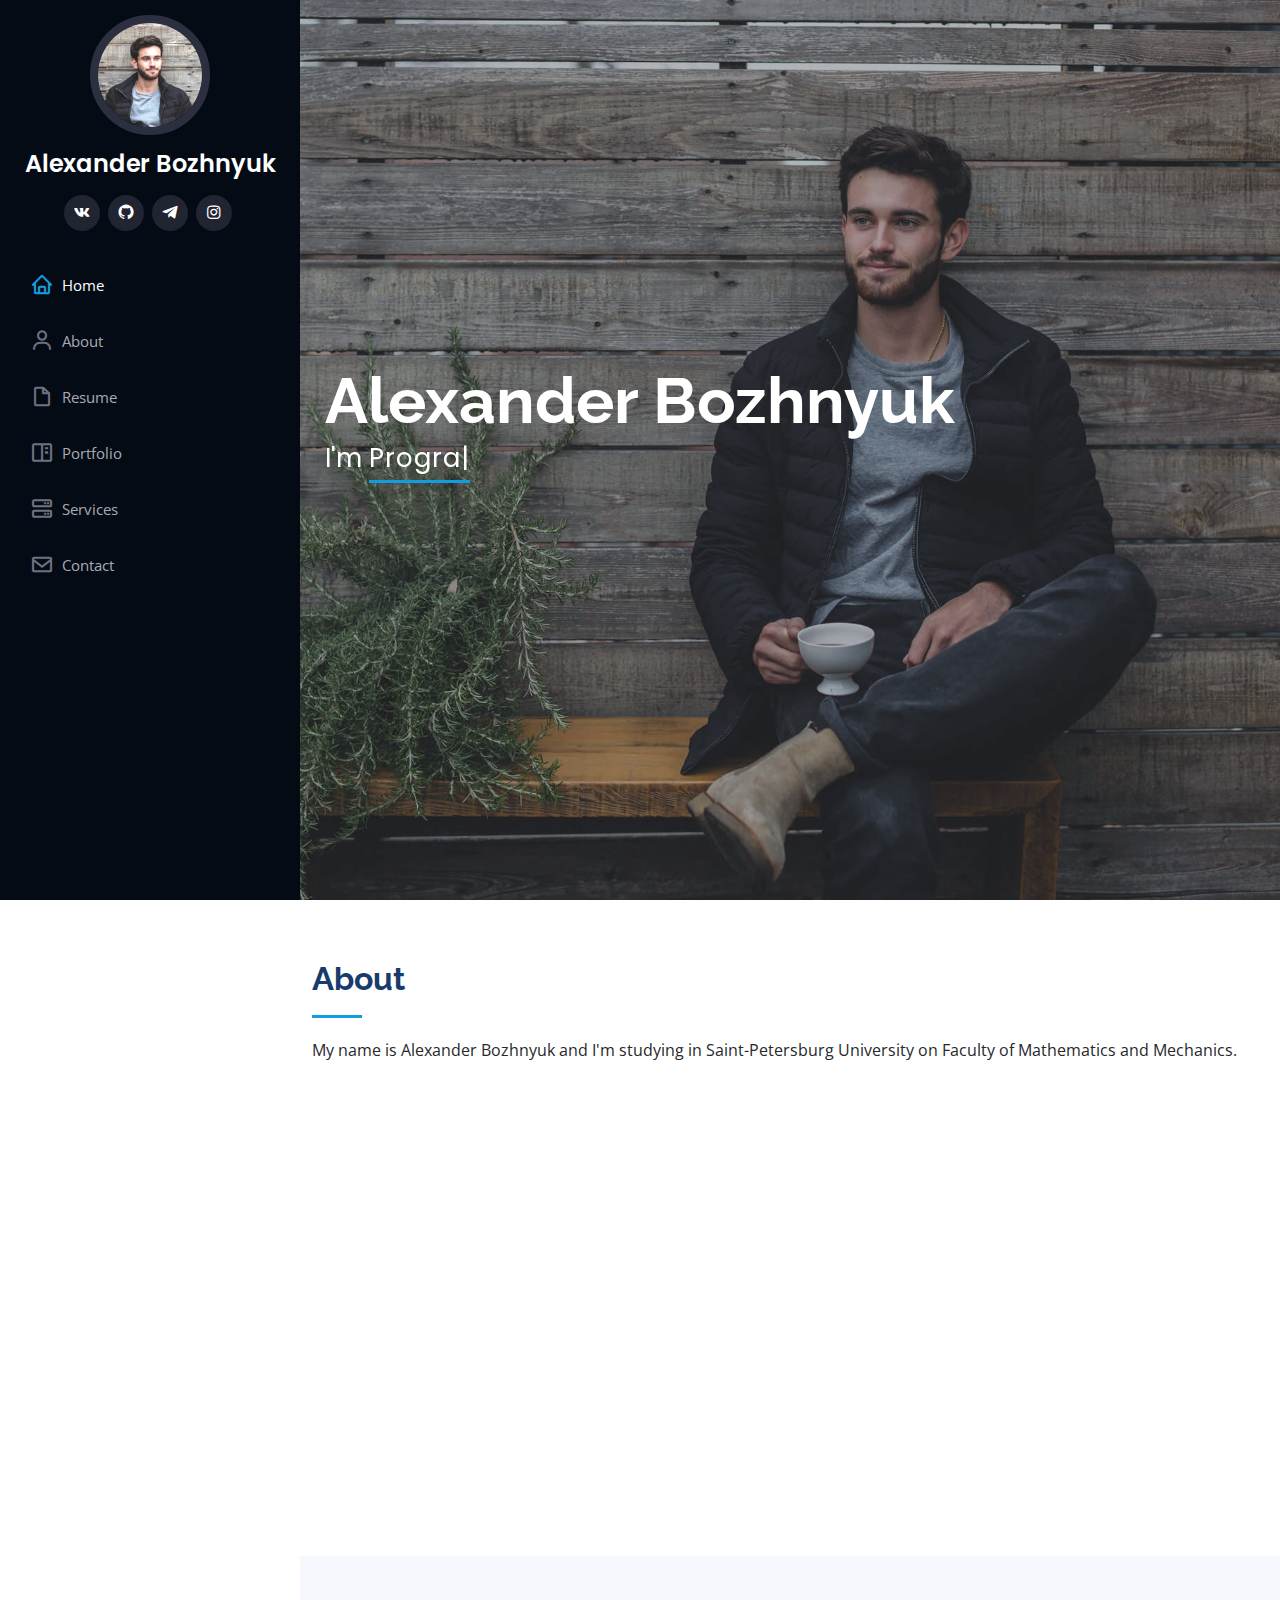
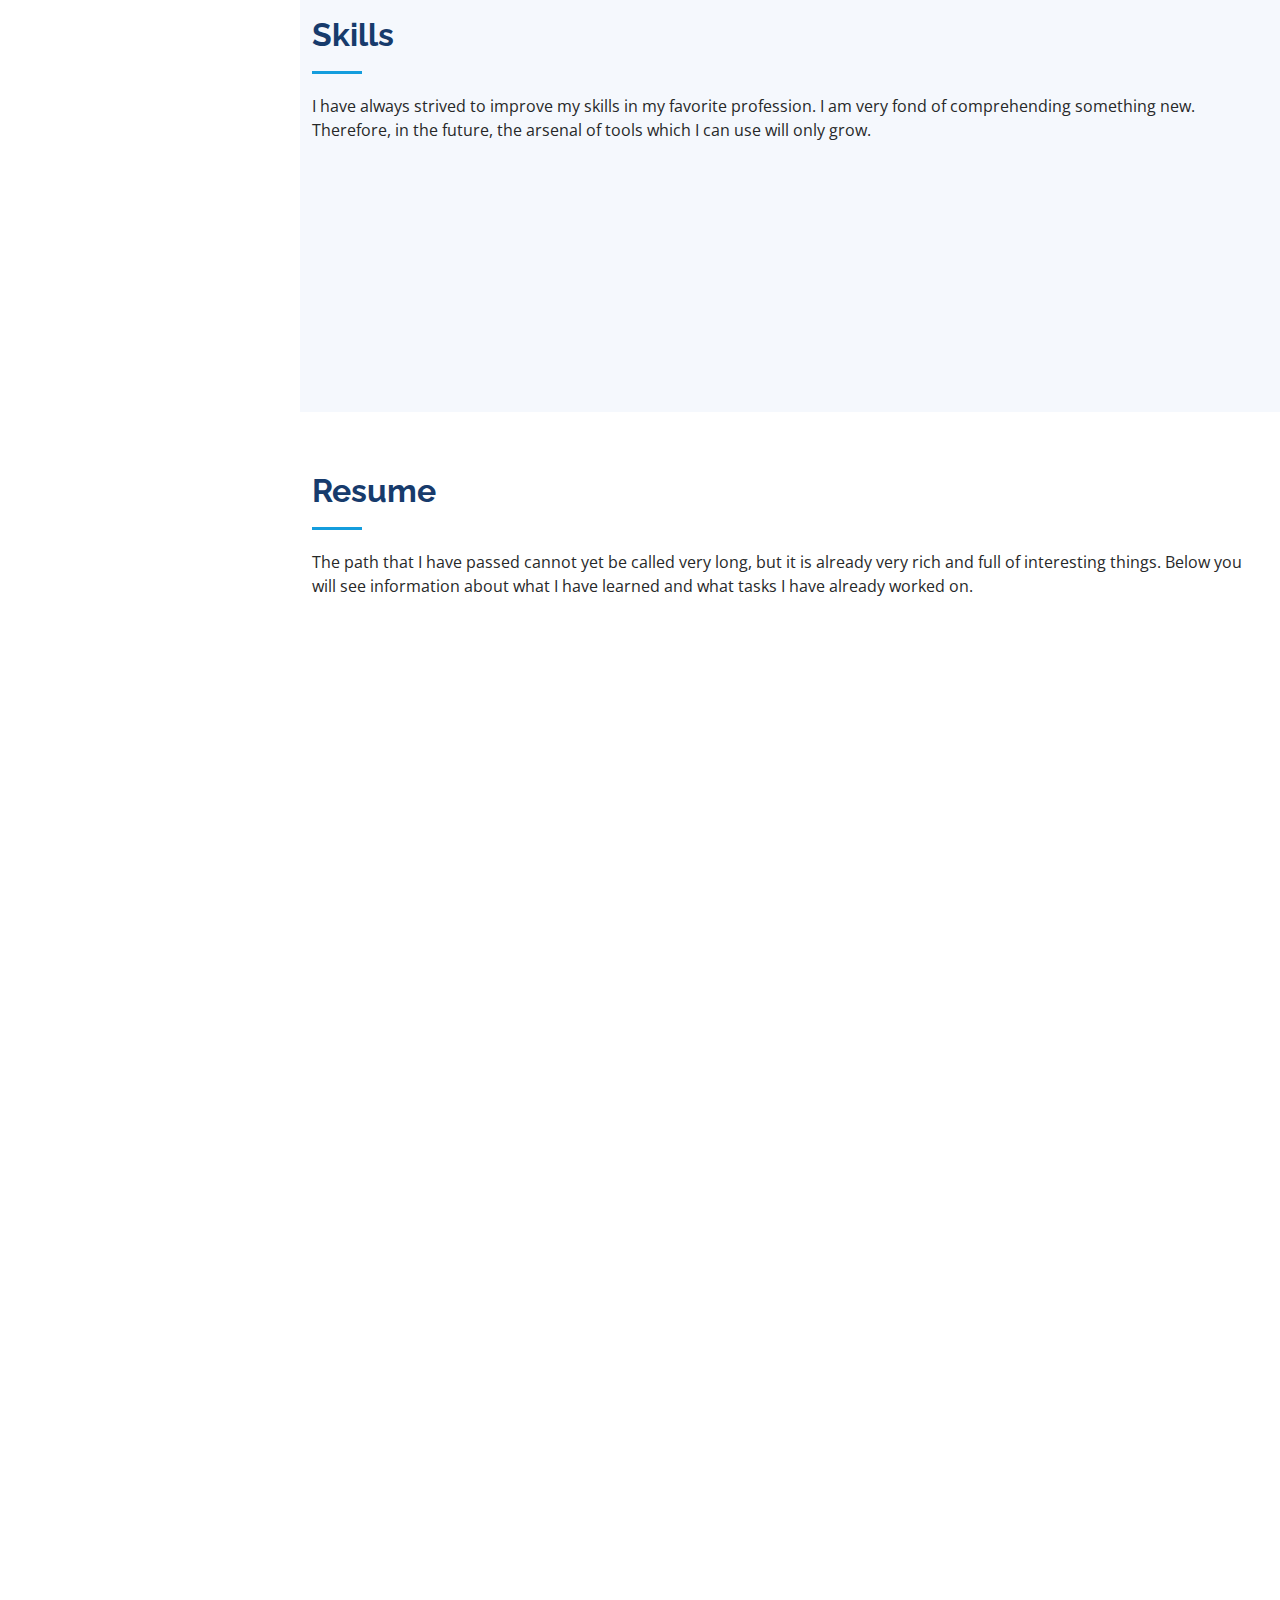
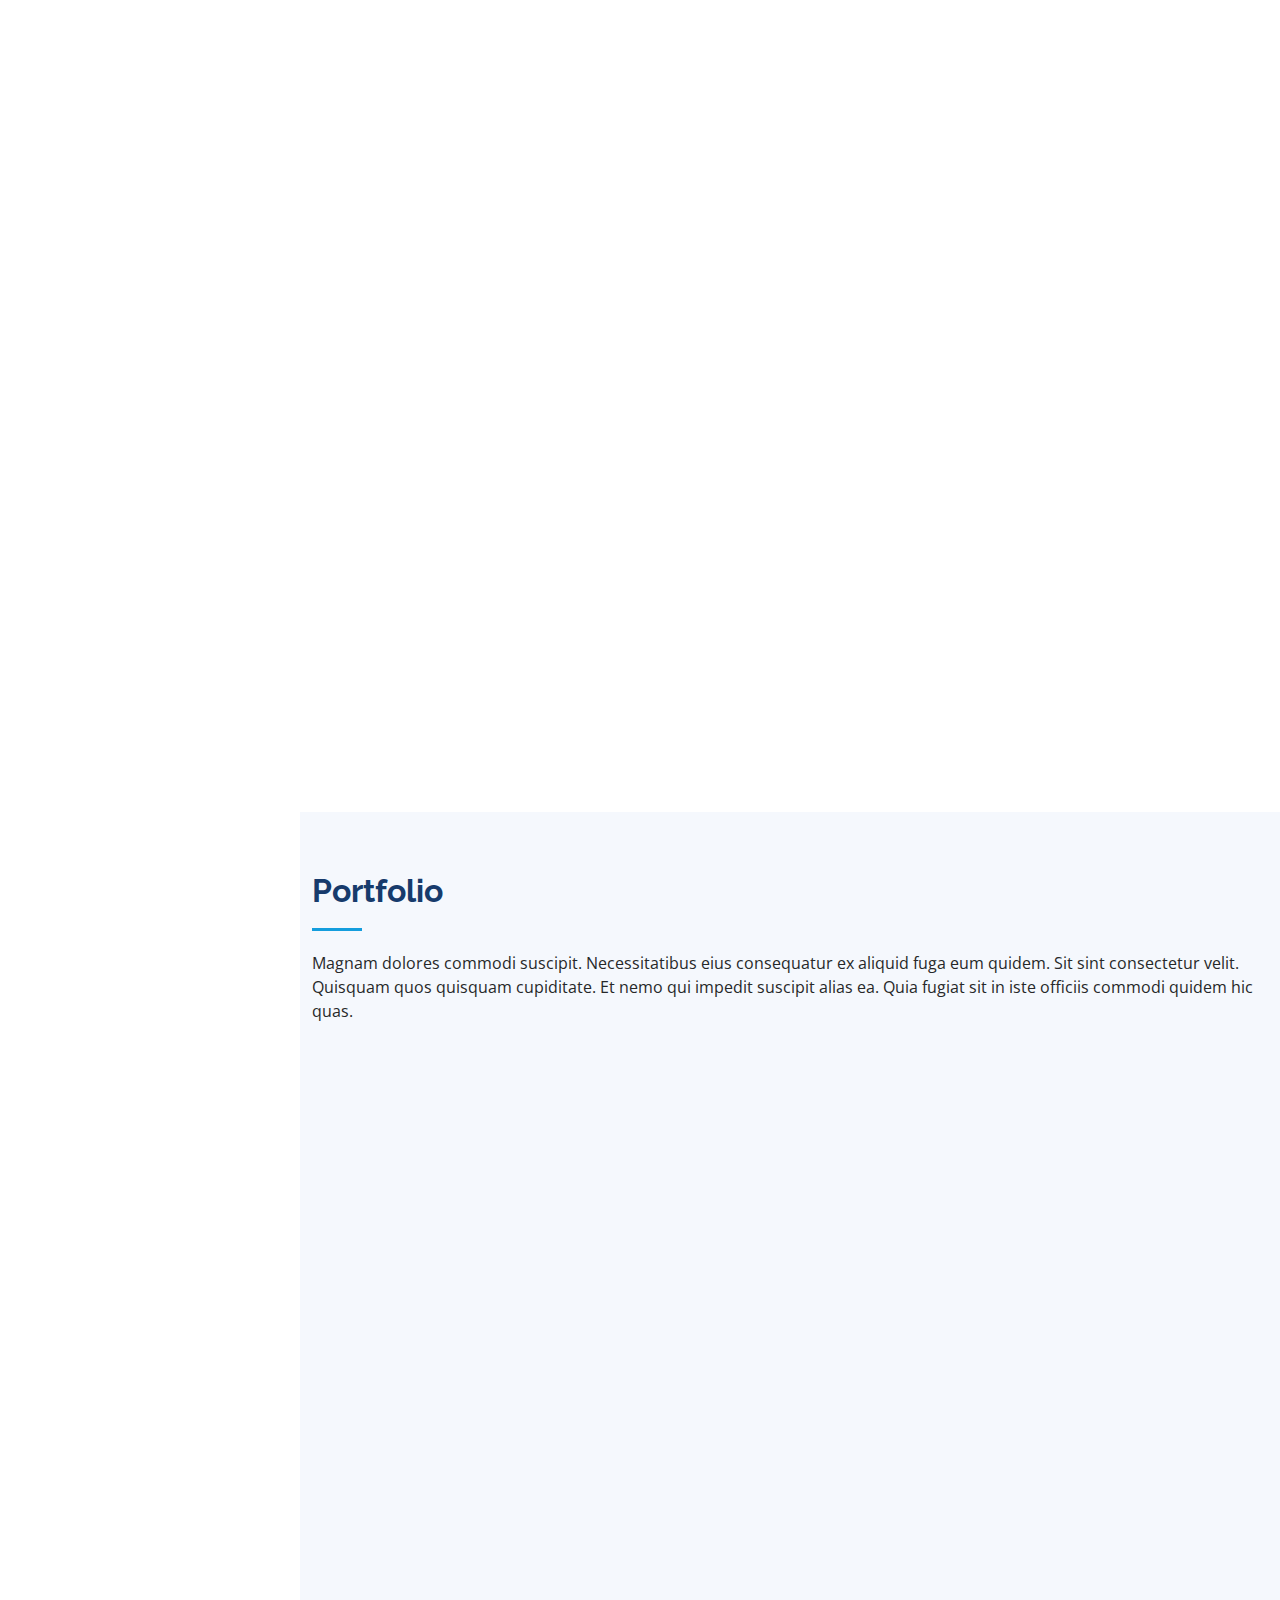
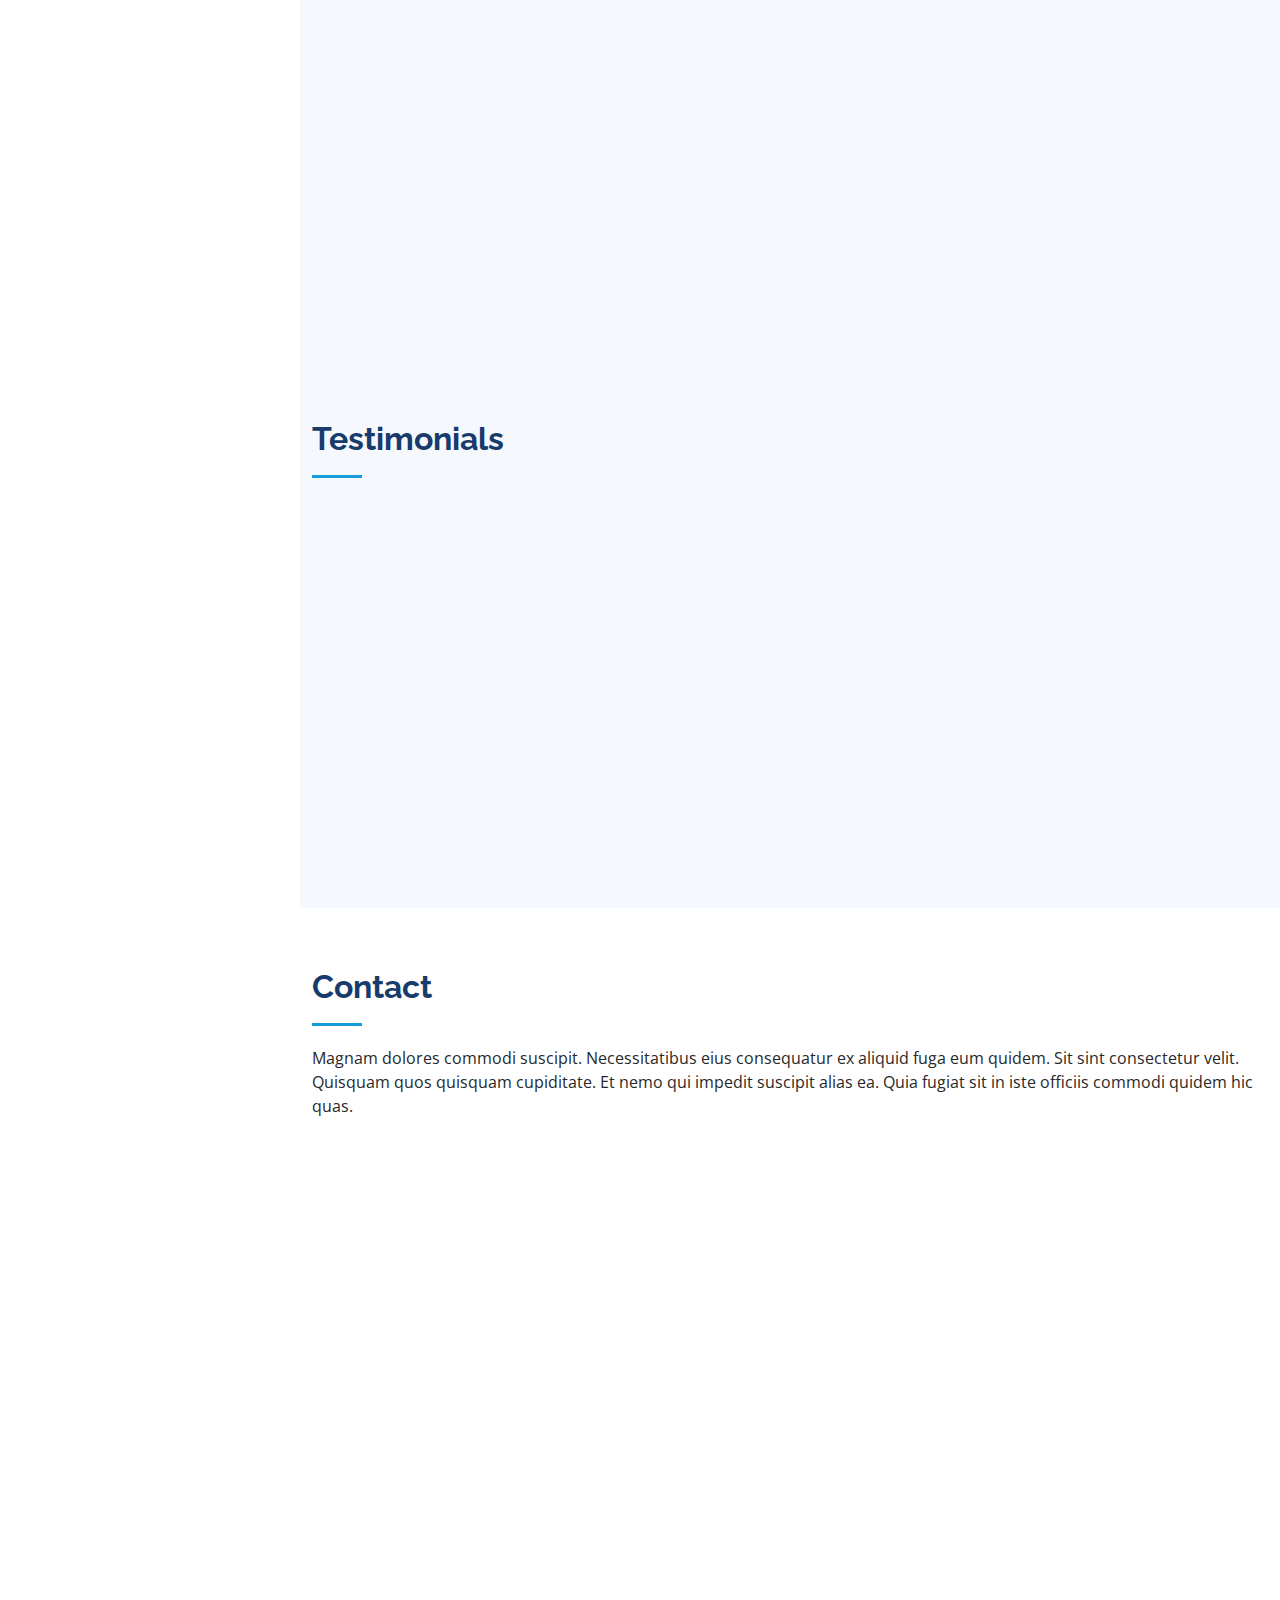
==== commit 72a03161: "about me, testimonials, resume, contact" ====
--- a/personal_pattern/index.html
+++ b/personal_pattern/index.html
@@ -1,726 +1,853 @@
 <!DOCTYPE html>
 <html lang="en">
-
-<head>
-  <meta charset="utf-8">
-  <meta content="width=device-width, initial-scale=1.0" name="viewport">
-
-  <title>iPortfolio Bootstrap Template - Index</title>
-  <meta content="" name="description">
-  <meta content="" name="keywords">
-
-  <!-- Favicons -->
-  <link href="assets/img/favicon.png" rel="icon">
-  <link href="assets/img/apple-touch-icon.png" rel="apple-touch-icon">
-
-  <!-- Google Fonts -->
-  <link
-    href="https://fonts.googleapis.com/css?family=Open+Sans:300,300i,400,400i,600,600i,700,700i|Raleway:300,300i,400,400i,500,500i,600,600i,700,700i|Poppins:300,300i,400,400i,500,500i,600,600i,700,700i"
-    rel="stylesheet">
-
-  <!-- Vendor CSS Files -->
-  <link href="assets/vendor/aos/aos.css" rel="stylesheet">
-  <link href="assets/vendor/bootstrap/css/bootstrap.min.css" rel="stylesheet">
-  <link href="assets/vendor/bootstrap-icons/bootstrap-icons.css" rel="stylesheet">
-  <link href="assets/vendor/boxicons/css/boxicons.min.css" rel="stylesheet">
-  <link href="assets/vendor/glightbox/css/glightbox.min.css" rel="stylesheet">
-  <link href="assets/vendor/swiper/swiper-bundle.min.css" rel="stylesheet">
-
-  <!-- Template Main CSS File -->
-  <link href="assets/css/style.css" rel="stylesheet">
-
-  <!-- =======================================================
+  <head>
+    <meta charset="utf-8" />
+    <meta content="width=device-width, initial-scale=1.0" name="viewport" />
+
+    <title>Alexander Bozhnyuk</title>
+    <meta content="" name="description" />
+    <meta content="" name="keywords" />
+
+    <!-- Favicons -->
+    <link href="assets/img/favicon.png" rel="icon" />
+    <link href="assets/img/apple-touch-icon.png" rel="apple-touch-icon" />
+
+    <!-- Google Fonts -->
+    <link
+      href="https://fonts.googleapis.com/css?family=Open+Sans:300,300i,400,400i,600,600i,700,700i|Raleway:300,300i,400,400i,500,500i,600,600i,700,700i|Poppins:300,300i,400,400i,500,500i,600,600i,700,700i"
+      rel="stylesheet"
+    />
+
+    <!-- Vendor CSS Files -->
+    <link href="assets/vendor/aos/aos.css" rel="stylesheet" />
+    <link
+      href="assets/vendor/bootstrap/css/bootstrap.min.css"
+      rel="stylesheet"
+    />
+    <link
+      href="assets/vendor/bootstrap-icons/bootstrap-icons.css"
+      rel="stylesheet"
+    />
+    <link href="assets/vendor/boxicons/css/boxicons.min.css" rel="stylesheet" />
+    <link
+      href="assets/vendor/glightbox/css/glightbox.min.css"
+      rel="stylesheet"
+    />
+    <link href="assets/vendor/swiper/swiper-bundle.min.css" rel="stylesheet" />
+
+    <!-- Template Main CSS File -->
+    <link href="assets/css/style.css" rel="stylesheet" />
+
+    <!-- =======================================================
   * Template Name: iPortfolio - v3.1.0
   * Template URL: https://bootstrapmade.com/iportfolio-bootstrap-portfolio-websites-template/
   * Author: BootstrapMade.com
   * License: https://bootstrapmade.com/license/
   ======================================================== -->
-</head>
-
-<body>
-
-  <!-- ======= Mobile nav toggle button ======= -->
-  <i class="bi bi-list mobile-nav-toggle d-xl-none"></i>
-
-  <!-- ======= Header ======= -->
-  <header id="header">
-    <div class="d-flex flex-column">
-
-      <div class="profile">
-        <img src="assets/img/profile-img.jpg" alt="" class="img-fluid rounded-circle">
-        <h1 class="text-light"><a href="index.html">Alexander Bozhnyuk</a></h1>
-        <div class="social-links mt-3 text-center">
-          <a href="#" class="twitter"><i class="bx bxl-twitter"></i></a>
-          <a href="#" class="facebook"><i class="bx bxl-facebook"></i></a>
-          <a href="#" class="instagram"><i class="bx bxl-instagram"></i></a>
-          <a href="#" class="google-plus"><i class="bx bxl-skype"></i></a>
-          <a href="#" class="linkedin"><i class="bx bxl-linkedin"></i></a>
+  </head>
+
+  <body>
+    <!-- ======= Mobile nav toggle button ======= -->
+    <i class="bi bi-list mobile-nav-toggle d-xl-none"></i>
+
+    <!-- ======= Header ======= -->
+    <header id="header">
+      <div class="d-flex flex-column">
+        <div class="profile">
+          <img
+            src="assets/img/profile-img.jpg"
+            alt=""
+            class="img-fluid rounded-circle"
+          />
+          <h1 class="text-light">
+            <a href="index.html">Alexander Bozhnyuk</a>
+          </h1>
+          <div class="social-links mt-3 text-center">
+            <a href="https://vk.com/alex_bog01" class="vk"
+              ><i class="bx bxl-vk"></i
+            ></a>
+            <a href="https://github.com/bozhnyukAlex" class="github"
+              ><i class="bx bxl-github"></i
+            ></a>
+            <a href="https://t.me/bozhnyuks" class="telegram"
+              ><i class="bx bxl-telegram"></i
+            ></a>
+            <a href="https://www.instagram.com/alek_sandr_05/" class="instagram"
+              ><i class="bx bxl-instagram"></i
+            ></a>
+          </div>
         </div>
+
+        <nav id="navbar" class="nav-menu navbar">
+          <ul>
+            <li>
+              <a href="#hero" class="nav-link scrollto active"
+                ><i class="bx bx-home"></i> <span>Home</span></a
+              >
+            </li>
+            <li>
+              <a href="#about" class="nav-link scrollto"
+                ><i class="bx bx-user"></i> <span>About</span></a
+              >
+            </li>
+            <li>
+              <a href="#resume" class="nav-link scrollto"
+                ><i class="bx bx-file-blank"></i> <span>Resume</span></a
+              >
+            </li>
+            <li>
+              <a href="#portfolio" class="nav-link scrollto"
+                ><i class="bx bx-book-content"></i> <span>Portfolio</span></a
+              >
+            </li>
+            <li>
+              <a href="#services" class="nav-link scrollto"
+                ><i class="bx bx-server"></i> <span>Services</span></a
+              >
+            </li>
+            <li>
+              <a href="#contact" class="nav-link scrollto"
+                ><i class="bx bx-envelope"></i> <span>Contact</span></a
+              >
+            </li>
+          </ul>
+        </nav>
+        <!-- .nav-menu -->
       </div>
-
-      <nav id="navbar" class="nav-menu navbar">
-        <ul>
-          <li><a href="#hero" class="nav-link scrollto active"><i class="bx bx-home"></i> <span>Home</span></a></li>
-          <li><a href="#about" class="nav-link scrollto"><i class="bx bx-user"></i> <span>About</span></a></li>
-          <li><a href="#resume" class="nav-link scrollto"><i class="bx bx-file-blank"></i> <span>Resume</span></a></li>
-          <li><a href="#portfolio" class="nav-link scrollto"><i class="bx bx-book-content"></i>
-              <span>Portfolio</span></a></li>
-          <li><a href="#services" class="nav-link scrollto"><i class="bx bx-server"></i> <span>Services</span></a></li>
-          <li><a href="#contact" class="nav-link scrollto"><i class="bx bx-envelope"></i> <span>Contact</span></a></li>
-        </ul>
-      </nav><!-- .nav-menu -->
-    </div>
-  </header><!-- End Header -->
-
-  <!-- ======= Hero Section ======= -->
-  <section id="hero" class="d-flex flex-column justify-content-center align-items-center">
-    <div class="hero-container" data-aos="fade-in">
-      <h1>Alexander Bozhnyuk</h1>
-      <p>I'm <span class="typed" data-typed-items="Programmer, Developer, Student, Engineer"></span></p>
-    </div>
-  </section><!-- End Hero -->
-
-  <main id="main">
-
-    <!-- ======= About Section ======= -->
-    <section id="about" class="about">
-      <div class="container">
-
-        <div class="section-title">
-          <h2>About</h2>
-          <p>Magnam dolores commodi suscipit. Necessitatibus eius consequatur ex aliquid fuga eum quidem. Sit sint
-            consectetur velit. Quisquam quos quisquam cupiditate. Et nemo qui impedit suscipit alias ea. Quia fugiat sit
-            in iste officiis commodi quidem hic quas.</p>
+    </header>
+    <!-- End Header -->
+
+    <!-- ======= Hero Section ======= -->
+    <section
+      id="hero"
+      class="d-flex flex-column justify-content-center align-items-center"
+    >
+      <div class="hero-container" data-aos="fade-in">
+        <h1>Alexander Bozhnyuk</h1>
+        <p>
+          I'm
+          <span
+            class="typed"
+            data-typed-items="Programmer, Beginning Developer, Beginning Software Engineer, Student"
+          ></span>
+        </p>
+      </div>
+    </section>
+    <!-- End Hero -->
+
+    <main id="main">
+      <!-- ======= About Section ======= -->
+      <section id="about" class="about">
+        <div class="container">
+          <div class="section-title">
+            <h2>About</h2>
+            <p>
+              My name is Alexander Bozhnyuk and I'm studying in Saint-Petersburg
+              University on Faculty of Mathematics and Mechanics.
+            </p>
+          </div>
+
+          <div class="row">
+            <div class="col-lg-4" data-aos="fade-right">
+              <img src="assets/img/profile-img.jpg" class="img-fluid" alt="" />
+            </div>
+            <div class="col-lg-8 pt-4 pt-lg-0 content" data-aos="fade-left">
+              <h3>Software engineering student</h3>
+              <p class="fst-italic">
+                I am studying in the educational direction "Software
+                Engineering". Why did I choose this way? Because back in school,
+                when I wrote a small application for android, I realized that I
+                like programming. Also I am interested in IT technologies and I
+                want connect my life with this path.
+              </p>
+              <div class="row">
+                <div class="col-lg-6">
+                  <ul>
+                    <li>
+                      <i class="bi bi-chevron-right"></i>
+                      <strong>Birthday:</strong> <span>5 August 2001</span>
+                    </li>
+                    <li>
+                      <i class="bi bi-chevron-right"></i>
+                      <strong>Phone:</strong> <span>+7 (952) 797-04-73</span>
+                    </li>
+                    <li>
+                      <i class="bi bi-chevron-right"></i>
+                      <strong>City:</strong>
+                      <span>Saint-Petersburg, Russia</span>
+                    </li>
+                  </ul>
+                </div>
+                <div class="col-lg-6">
+                  <ul>
+                    <li>
+                      <i class="bi bi-chevron-right"></i> <strong>Age:</strong>
+                      <span>19</span>
+                    </li>
+                    <li>
+                      <i class="bi bi-chevron-right"></i>
+                      <strong>Degree:</strong> <span>Bachelor in 2023</span>
+                    </li>
+                    <li>
+                      <i class="bi bi-chevron-right"></i>
+                      <strong>Email:</strong>
+                      <span>bozhnyuks@mail.ru</span>
+                    </li>
+                  </ul>
+                </div>
+              </div>
+              <p>
+                I love problem solving. I especially love to learn different
+                approaches to achieve the best result. At the same time, I
+                always try to extract something useful for myself, something
+                important. I also like to plan, build in my head (or on paper) a
+                plan for solving a complex problem, and then start implementing
+                it. It is also important to note that I try to approach any task
+                as creatively as I can.
+              </p>
+            </div>
+          </div>
         </div>
-
-        <div class="row">
-          <div class="col-lg-4" data-aos="fade-right">
-            <img src="assets/img/profile-img.jpg" class="img-fluid" alt="">
-          </div>
-          <div class="col-lg-8 pt-4 pt-lg-0 content" data-aos="fade-left">
-            <h3>UI/UX Designer &amp; Web Developer.</h3>
-            <p class="fst-italic">
-              Lorem ipsum dolor sit amet, consectetur adipiscing elit, sed do eiusmod tempor incididunt ut labore et
-              dolore
-              magna aliqua.
+      </section>
+      <!-- End About Section -->
+
+      <!-- ======= Skills Section ======= -->
+      <section id="skills" class="skills section-bg">
+        <div class="container">
+          <div class="section-title">
+            <h2>Skills</h2>
+            <p>
+              I have always strived to improve my skills in my favorite
+              profession. I am very fond of comprehending something new.
+              Therefore, in the future, the arsenal of tools which I can use
+              will only grow.
             </p>
-            <div class="row">
-              <div class="col-lg-6">
+          </div>
+
+          <div class="row skills-content">
+            <div class="col-lg-6" data-aos="fade-up">
+              <div class="progress">
+                <span class="skill">JAVA <i class="val">80%</i></span>
+                <div class="progress-bar-wrap">
+                  <div
+                    class="progress-bar"
+                    role="progressbar"
+                    aria-valuenow="80"
+                    aria-valuemin="0"
+                    aria-valuemax="100"
+                  ></div>
+                </div>
+              </div>
+
+              <div class="progress">
+                <span class="skill">KOTLIN <i class="val">60%</i></span>
+                <div class="progress-bar-wrap">
+                  <div
+                    class="progress-bar"
+                    role="progressbar"
+                    aria-valuenow="60"
+                    aria-valuemin="0"
+                    aria-valuemax="100"
+                  ></div>
+                </div>
+              </div>
+
+              <div class="progress">
+                <span class="skill">C <i class="val">75%</i></span>
+                <div class="progress-bar-wrap">
+                  <div
+                    class="progress-bar"
+                    role="progressbar"
+                    aria-valuenow="75"
+                    aria-valuemin="0"
+                    aria-valuemax="100"
+                  ></div>
+                </div>
+              </div>
+            </div>
+
+            <div class="col-lg-6" data-aos="fade-up" data-aos-delay="100">
+              <div class="progress">
+                <span class="skill">OCaml <i class="val">50%</i></span>
+                <div class="progress-bar-wrap">
+                  <div
+                    class="progress-bar"
+                    role="progressbar"
+                    aria-valuenow="50"
+                    aria-valuemin="0"
+                    aria-valuemax="100"
+                  ></div>
+                </div>
+              </div>
+
+              <div class="progress">
+                <span class="skill">Python <i class="val">55%</i></span>
+                <div class="progress-bar-wrap">
+                  <div
+                    class="progress-bar"
+                    role="progressbar"
+                    aria-valuenow="55"
+                    aria-valuemin="0"
+                    aria-valuemax="100"
+                  ></div>
+                </div>
+              </div>
+
+              <div class="progress">
+                <span class="skill">HTML/CSS <i class="val">40%</i></span>
+                <div class="progress-bar-wrap">
+                  <div
+                    class="progress-bar"
+                    role="progressbar"
+                    aria-valuenow="40"
+                    aria-valuemin="0"
+                    aria-valuemax="100"
+                  ></div>
+                </div>
+              </div>
+            </div>
+          </div>
+        </div>
+      </section>
+      <!-- End Skills Section -->
+
+      <!-- ======= Resume Section ======= -->
+      <section id="resume" class="resume">
+        <div class="container">
+          <div class="section-title">
+            <h2>Resume</h2>
+            <p>
+              The path that I have passed cannot yet be called very long, but it
+              is already very rich and full of interesting things. Below you
+              will see information about what I have learned and what tasks I
+              have already worked on.
+            </p>
+          </div>
+
+          <div class="row">
+            <div class="col-lg-6" data-aos="fade-up">
+              <h3 class="resume-title">Sumary</h3>
+              <div class="resume-item pb-0">
+                <h4>Alexander Bozhnyuk</h4>
+                <p>
+                  <em
+                    >A student of St. Petersburg State University, from
+                    Kaliningrad with 2-year programming experience. My favorite
+                    languages are Java and OCaml, and I like to work with this
+                    two platforms. I am also interested in the topic of
+                    compilers, programming languages, and therefore, perhaps, I
+                    would like to work in this direction. In the end of the
+                    ends, I would like to become a software engineer capable of
+                    solving really difficult problems.
+                  </em>
+                </p>
                 <ul>
-                  <li><i class="bi bi-chevron-right"></i> <strong>Birthday:</strong> <span>1 May 1995</span></li>
-                  <li><i class="bi bi-chevron-right"></i> <strong>Website:</strong> <span>www.example.com</span></li>
-                  <li><i class="bi bi-chevron-right"></i> <strong>Phone:</strong> <span>+123 456 7890</span></li>
-                  <li><i class="bi bi-chevron-right"></i> <strong>City:</strong> <span>New York, USA</span></li>
+                  <li>Saint-Petersburg, Russia</li>
+                  <li>+7-(952)-797-04-73</li>
+                  <li>bozhnyuks@mail.ru</li>
                 </ul>
               </div>
-              <div class="col-lg-6">
+
+              <h3 class="resume-title">Education</h3>
+              <div class="resume-item">
+                <h4>School Education</h4>
+                <h5>2008 - 2019</h5>
+                <p><em>Gymnasium No. 32, Kaliningrad</em></p>
+                <p>
+                  Graduated from school with a gold medal and a red certificate.
+                  Was doing some competitive programming, and also got
+                  acquainted with programming for the Android OS.
+                </p>
+              </div>
+              <div class="resume-item">
+                <h4>Bachelor of Software Engineering</h4>
+                <h5>2019 - 2023</h5>
+                <p>
+                  <em
+                    >Saint Petersburg State University, Faculcy of Mathematics
+                    and Mechanics, Department of System Programming</em
+                  >
+                </p>
+                <p>
+                  The direction teaches how to create software. During the
+                  studying, all important aspects are touched upon: idea,
+                  design, programming itself, maintenance and much more. Also,
+                  attention is paid to the mathematical foundation.
+                </p>
+              </div>
+            </div>
+            <div class="col-lg-6" data-aos="fade-up" data-aos-delay="100">
+              <h3 class="resume-title">More about the university program</h3>
+              <div class="resume-item">
+                <h4>First Semester</h4>
+                <h5>2019, second half</h5>
                 <ul>
-                  <li><i class="bi bi-chevron-right"></i> <strong>Age:</strong> <span>30</span></li>
-                  <li><i class="bi bi-chevron-right"></i> <strong>Degree:</strong> <span>Master</span></li>
-                  <li><i class="bi bi-chevron-right"></i> <strong>PhEmailone:</strong> <span>email@example.com</span>
-                  </li>
-                  <li><i class="bi bi-chevron-right"></i> <strong>Freelance:</strong> <span>Available</span></li>
+                  <li>
+                    Introduction to mathematical disciplines: mathematical
+                    analysis, linear algebra, number theory, basics of graph
+                    theory, the basics of probability theory, discrete
+                    mathematics.
+                  </li>
+                  <li>
+                    Software engineering: an introduction. C language,
+                    basics of low-level programming. Development of general
+                    knowledge about the professional field in general.
+                  </li>
                 </ul>
               </div>
-            </div>
+              <div class="resume-item">
+                <h4>Second Semester</h4>
+                <h5>2020, first half</h5>
+                <ul>
+                  <li>
+                    Mathematical disciplines: continuation of mathematical
+                    analysis, differential calculus in multidimensional spaces,
+                    analytical geometry.</br>
+                    Discrete Mathematics: Dynamic Programming, Markov Chains, Knapsack Problem, Flow Problem
+                  </li>
+                  <li>
+                    Writing mini-assembler interpretator.</br> 
+                    Introduction to Java and OOP. Working with JavaFX and making a table game (I made Battleship) with UI. Implementing UI application for drawing plots. Working with IoC containers and Spring Framework.
+                  </li>
+                  <li>
+                    A deeper dive into the architecture of computing systems and their history.</br> Introduction to algorithms and data structures.
+                  </li>
+                </ul>
+              </div>
+              <div class="resume-item">
+                <h4>Third Semester</h4>
+                <h5>2020, second half</h5>
+                <ul>
+                  <li>
+                    Mathematical disciplines: continuation of mathematical
+                    analysis, measure theory, Fourier series.</br>
+                    Computation theory: automata, Turing machine, regular expressions.
+                  </li>
+                  <li>
+                    Multiprocessor Programming: parallel algorithms, data structures, synchronization Algorithms. Implementing an Application for filtering photos with concurrency.
+                  </li>
+                  <li>
+                    Functional Programming. Recursion schemes, type algebra, lambda calculus, monads.</br>
+                    Implementation of mini-Java language with OOP component: parser, interpreter, REPL.
+                  </li>
+                  <li>
+                    Operating Systems. Implementation of task scheduler, fork, exec, wait and exit. Working with virtual memory.
+                  </li>
+                  <li>
+                    Introduction to software engineering: roles, qualities, development methodologies, different approaches.
+                  </li>
+                </ul>
+              </div>
+              <div class="resume-item">
+                <h4>Fourth Semester</h4>
+                <h5>2021, first half</h5>
+                <ul>
+                  <li>
+                    Mathematical disciplines: probability theory and mathematical statistics, mathematical logic, computational mathematics, differential equations.
+                  </li>
+                  <li>
+                    Product Desigh: idea, research, market analysis, prototyping, design, MVP.
+                  </li>
+                  <li>
+                    Scientific practice: comparison of Dynamic Voltage and Frequency Scaling algorithms
+                  </li>
+                  <li>
+                    WEB Programming: HTML, CSS, Python, Flask, SQLAlchemy.</br>
+                    Working with python for scientific purposes: Jupyter Notebooks.
+                  </li>
+                </ul>
+              </div>
+            </div>
+          </div>
+        </div>
+      </section>
+      <!-- End Resume Section -->
+
+      <!-- ======= Portfolio Section ======= -->
+      <section id="portfolio" class="portfolio section-bg">
+        <div class="container">
+          <div class="section-title">
+            <h2>Portfolio</h2>
             <p>
-              Officiis eligendi itaque labore et dolorum mollitia officiis optio vero. Quisquam sunt adipisci omnis et
-              ut. Nulla accusantium dolor incidunt officia tempore. Et eius omnis.
-              Cupiditate ut dicta maxime officiis quidem quia. Sed et consectetur qui quia repellendus itaque neque.
-              Aliquid amet quidem ut quaerat cupiditate. Ab et eum qui repellendus omnis culpa magni laudantium dolores.
+              Magnam dolores commodi suscipit. Necessitatibus eius consequatur
+              ex aliquid fuga eum quidem. Sit sint consectetur velit. Quisquam
+              quos quisquam cupiditate. Et nemo qui impedit suscipit alias ea.
+              Quia fugiat sit in iste officiis commodi quidem hic quas.
             </p>
           </div>
+
+          <div class="row" data-aos="fade-up">
+            <div class="col-lg-12 d-flex justify-content-center">
+              <ul id="portfolio-flters">
+                <li data-filter="*" class="filter-active">All</li>
+                <li data-filter=".filter-app">App</li>
+                <li data-filter=".filter-card">Card</li>
+                <li data-filter=".filter-web">Web</li>
+              </ul>
+            </div>
+          </div>
+
+          <div
+            class="row portfolio-container"
+            data-aos="fade-up"
+            data-aos-delay="100"
+          >
+            <div class="col-lg-4 col-md-6 portfolio-item filter-app">
+              <div class="portfolio-wrap">
+                <img
+                  src="assets/img/portfolio/portfolio-1.jpg"
+                  class="img-fluid"
+                  alt=""
+                />
+                <div class="portfolio-links">
+                  <a
+                    href="assets/img/portfolio/portfolio-1.jpg"
+                    data-gallery="portfolioGallery"
+                    class="portfolio-lightbox"
+                    title="App 1"
+                    ><i class="bx bx-plus"></i
+                  ></a>
+                  <a href="portfolio-details.html" title="More Details"
+                    ><i class="bx bx-link"></i
+                  ></a>
+                </div>
+              </div>
+            </div>
+
+            <div class="col-lg-4 col-md-6 portfolio-item filter-web">
+              <div class="portfolio-wrap">
+                <img
+                  src="assets/img/portfolio/portfolio-2.jpg"
+                  class="img-fluid"
+                  alt=""
+                />
+                <div class="portfolio-links">
+                  <a
+                    href="assets/img/portfolio/portfolio-2.jpg"
+                    data-gallery="portfolioGallery"
+                    class="portfolio-lightbox"
+                    title="Web 3"
+                    ><i class="bx bx-plus"></i
+                  ></a>
+                  <a href="portfolio-details.html" title="More Details"
+                    ><i class="bx bx-link"></i
+                  ></a>
+                </div>
+              </div>
+            </div>
+
+            <div class="col-lg-4 col-md-6 portfolio-item filter-app">
+              <div class="portfolio-wrap">
+                <img
+                  src="assets/img/portfolio/portfolio-3.jpg"
+                  class="img-fluid"
+                  alt=""
+                />
+                <div class="portfolio-links">
+                  <a
+                    href="assets/img/portfolio/portfolio-3.jpg"
+                    data-gallery="portfolioGallery"
+                    class="portfolio-lightbox"
+                    title="App 2"
+                    ><i class="bx bx-plus"></i
+                  ></a>
+                  <a href="portfolio-details.html" title="More Details"
+                    ><i class="bx bx-link"></i
+                  ></a>
+                </div>
+              </div>
+            </div>
+
+            <div class="col-lg-4 col-md-6 portfolio-item filter-card">
+              <div class="portfolio-wrap">
+                <img
+                  src="assets/img/portfolio/portfolio-4.jpg"
+                  class="img-fluid"
+                  alt=""
+                />
+                <div class="portfolio-links">
+                  <a
+                    href="assets/img/portfolio/portfolio-4.jpg"
+                    data-gallery="portfolioGallery"
+                    class="portfolio-lightbox"
+                    title="Card 2"
+                    ><i class="bx bx-plus"></i
+                  ></a>
+                  <a href="portfolio-details.html" title="More Details"
+                    ><i class="bx bx-link"></i
+                  ></a>
+                </div>
+              </div>
+            </div>
+
+            <div class="col-lg-4 col-md-6 portfolio-item filter-web">
+              <div class="portfolio-wrap">
+                <img
+                  src="assets/img/portfolio/portfolio-5.jpg"
+                  class="img-fluid"
+                  alt=""
+                />
+                <div class="portfolio-links">
+                  <a
+                    href="assets/img/portfolio/portfolio-5.jpg"
+                    data-gallery="portfolioGallery"
+                    class="portfolio-lightbox"
+                    title="Web 2"
+                    ><i class="bx bx-plus"></i
+                  ></a>
+                  <a href="portfolio-details.html" title="More Details"
+                    ><i class="bx bx-link"></i
+                  ></a>
+                </div>
+              </div>
+            </div>
+
+            <div class="col-lg-4 col-md-6 portfolio-item filter-app">
+              <div class="portfolio-wrap">
+                <img
+                  src="assets/img/portfolio/portfolio-6.jpg"
+                  class="img-fluid"
+                  alt=""
+                />
+                <div class="portfolio-links">
+                  <a
+                    href="assets/img/portfolio/portfolio-6.jpg"
+                    data-gallery="portfolioGallery"
+                    class="portfolio-lightbox"
+                    title="App 3"
+                    ><i class="bx bx-plus"></i
+                  ></a>
+                  <a href="portfolio-details.html" title="More Details"
+                    ><i class="bx bx-link"></i
+                  ></a>
+                </div>
+              </div>
+            </div>
+
+            <div class="col-lg-4 col-md-6 portfolio-item filter-card">
+              <div class="portfolio-wrap">
+                <img
+                  src="assets/img/portfolio/portfolio-7.jpg"
+                  class="img-fluid"
+                  alt=""
+                />
+                <div class="portfolio-links">
+                  <a
+                    href="assets/img/portfolio/portfolio-7.jpg"
+                    data-gallery="portfolioGallery"
+                    class="portfolio-lightbox"
+                    title="Card 1"
+                    ><i class="bx bx-plus"></i
+                  ></a>
+                  <a href="portfolio-details.html" title="More Details"
+                    ><i class="bx bx-link"></i
+                  ></a>
+                </div>
+              </div>
+            </div>
+
+            <div class="col-lg-4 col-md-6 portfolio-item filter-card">
+              <div class="portfolio-wrap">
+                <img
+                  src="assets/img/portfolio/portfolio-8.jpg"
+                  class="img-fluid"
+                  alt=""
+                />
+                <div class="portfolio-links">
+                  <a
+                    href="assets/img/portfolio/portfolio-8.jpg"
+                    data-gallery="portfolioGallery"
+                    class="portfolio-lightbox"
+                    title="Card 3"
+                    ><i class="bx bx-plus"></i
+                  ></a>
+                  <a href="portfolio-details.html" title="More Details"
+                    ><i class="bx bx-link"></i
+                  ></a>
+                </div>
+              </div>
+            </div>
+
+            <div class="col-lg-4 col-md-6 portfolio-item filter-web">
+              <div class="portfolio-wrap">
+                <img
+                  src="assets/img/portfolio/portfolio-9.jpg"
+                  class="img-fluid"
+                  alt=""
+                />
+                <div class="portfolio-links">
+                  <a
+                    href="assets/img/portfolio/portfolio-9.jpg"
+                    data-gallery="portfolioGallery"
+                    class="portfolio-lightbox"
+                    title="Web 3"
+                    ><i class="bx bx-plus"></i
+                  ></a>
+                  <a href="portfolio-details.html" title="More Details"
+                    ><i class="bx bx-link"></i
+                  ></a>
+                </div>
+              </div>
+            </div>
+          </div>
         </div>
-
-      </div>
-    </section><!-- End About Section -->
-
-    <!-- ======= Facts Section ======= -->
-    <section id="facts" class="facts">
-      <div class="container">
-
-        <div class="section-title">
-          <h2>Facts</h2>
-          <p>Magnam dolores commodi suscipit. Necessitatibus eius consequatur ex aliquid fuga eum quidem. Sit sint
-            consectetur velit. Quisquam quos quisquam cupiditate. Et nemo qui impedit suscipit alias ea. Quia fugiat sit
-            in iste officiis commodi quidem hic quas.</p>
+      </section>
+      <!-- End Portfolio Section -->
+
+      <!-- ======= Testimonials Section ======= -->
+      <section id="testimonials" class="testimonials section-bg">
+        <div class="container">
+          <div class="section-title">
+            <h2>Testimonials</h2>
+          </div>
+
+            <div class="testimonial-item" data-aos="fade-up">
+                    <p>
+                      <i class="bx bxs-quote-alt-left quote-icon-left"></i>
+                      In the course of work, student Bozhnyuk Aleksandr Sergeevich actively and regularly interacted with the scientific advisor, completed the assigned tasks in a timely manner, showed great independence and promptly eliminated the identified comments on the work.
+                      <i class="bx bxs-quote-alt-right quote-icon-right"></i>
+                    </p>
+                    <img
+                      src="assets/img/testimonials/stan.jpg"
+                      class="testimonial-img"
+                      alt=""
+                    />
+                    <h3>Stanislav Sartasov</h3>
+                    <h4>Assistant Professor &amp; Team Lead</h4>
+            </div>
+          </div>
         </div>
-
-        <div class="row no-gutters">
-
-          <div class="col-lg-3 col-md-6 d-md-flex align-items-md-stretch" data-aos="fade-up">
-            <div class="count-box">
-              <i class="bi bi-emoji-smile"></i>
-              <span data-purecounter-start="0" data-purecounter-end="232" data-purecounter-duration="1"
-                class="purecounter"></span>
-              <p><strong>Happy Clients</strong> consequuntur quae</p>
-            </div>
-          </div>
-
-          <div class="col-lg-3 col-md-6 d-md-flex align-items-md-stretch" data-aos="fade-up" data-aos-delay="100">
-            <div class="count-box">
-              <i class="bi bi-journal-richtext"></i>
-              <span data-purecounter-start="0" data-purecounter-end="521" data-purecounter-duration="1"
-                class="purecounter"></span>
-              <p><strong>Projects</strong> adipisci atque cum quia aut</p>
-            </div>
-          </div>
-
-          <div class="col-lg-3 col-md-6 d-md-flex align-items-md-stretch" data-aos="fade-up" data-aos-delay="200">
-            <div class="count-box">
-              <i class="bi bi-headset"></i>
-              <span data-purecounter-start="0" data-purecounter-end="1453" data-purecounter-duration="1"
-                class="purecounter"></span>
-              <p><strong>Hours Of Support</strong> aut commodi quaerat</p>
-            </div>
-          </div>
-
-          <div class="col-lg-3 col-md-6 d-md-flex align-items-md-stretch" data-aos="fade-up" data-aos-delay="300">
-            <div class="count-box">
-              <i class="bi bi-people"></i>
-              <span data-purecounter-start="0" data-purecounter-end="32" data-purecounter-duration="1"
-                class="purecounter"></span>
-              <p><strong>Hard Workers</strong> rerum asperiores dolor</p>
-            </div>
-          </div>
-
+      </section>
+      <!-- End Testimonials Section -->
+
+      <!-- ======= Contact Section ======= -->
+      <section id="contact" class="contact">
+        <div class="container">
+          <div class="section-title">
+            <h2>Contact</h2>
+            <p>
+              Magnam dolores commodi suscipit. Necessitatibus eius consequatur
+              ex aliquid fuga eum quidem. Sit sint consectetur velit. Quisquam
+              quos quisquam cupiditate. Et nemo qui impedit suscipit alias ea.
+              Quia fugiat sit in iste officiis commodi quidem hic quas.
+            </p>
+          </div>
+
+          <div class="row" data-aos="fade-in">
+            <div class="col-lg-5 d-flex align-items-stretch">
+              <div class="info">
+                <div class="address">
+                  <i class="bi bi-geo-alt"></i>
+                  <h4>Location:</h4>
+                  <p>Botanicheskaya Street 66/4, Peterhof, 198594</p>
+                </div>
+
+                <div class="email">
+                  <i class="bi bi-envelope"></i>
+                  <h4>Email:</h4>
+                  <p>bozhnyuks@mail.ru</p>
+                </div>
+
+                <div class="phone">
+                  <i class="bi bi-phone"></i>
+                  <h4>Call:</h4>
+                  <p>+7-(952)-797-04-73</p>
+                </div>
+
+                <iframe
+                  src="https://www.google.com/maps/embed?pb=!1m18!1m12!1m3!1d2002.4850883821123!2d29.824894616159153!3d59.87429567424945!2m3!1f0!2f0!3f0!3m2!1i1024!2i768!4f13.1!3m3!1m2!1s0x4696413cb32d4649%3A0x3b47802d409475f1!2z0JHQvtGC0LDQvdC40YfQtdGB0LrQsNGPINGD0LsuLCA2NiDQutC-0YDQv9GD0YEgNCwg0KHQsNC90LrRgi3Qn9C10YLQtdGA0LHRg9GA0LMsIDE5ODUwNA!5e0!3m2!1sru!2sru!4v1618415645661!5m2!1sru!2sru"
+                  frameborder="0"
+                  style="border: 0; width: 100%; height: 290px"
+                  allowfullscreen
+                ></iframe>
+              </div>
+            </div>
+
+            <!-- <div class="col-lg-7 mt-5 mt-lg-0 d-flex align-items-stretch">
+              <form
+                action="forms/contact.php"
+                method="post"
+                role="form"
+                class="php-email-form"
+              >
+                <div class="row">
+                  <div class="form-group col-md-6">
+                    <label for="name">Your Name</label>
+                    <input
+                      type="text"
+                      name="name"
+                      class="form-control"
+                      id="name"
+                      required
+                    />
+                  </div>
+                  <div class="form-group col-md-6">
+                    <label for="name">Your Email</label>
+                    <input
+                      type="email"
+                      class="form-control"
+                      name="email"
+                      id="email"
+                      required
+                    />
+                  </div>
+                </div>
+                <div class="form-group">
+                  <label for="name">Subject</label>
+                  <input
+                    type="text"
+                    class="form-control"
+                    name="subject"
+                    id="subject"
+                    required
+                  />
+                </div>
+                <div class="form-group">
+                  <label for="name">Message</label>
+                  <textarea
+                    class="form-control"
+                    name="message"
+                    rows="10"
+                    required
+                  ></textarea>
+                </div>
+                <div class="my-3">
+                  <div class="loading">Loading</div>
+                  <div class="error-message"></div>
+                  <div class="sent-message">
+                    Your message has been sent. Thank you!
+                  </div>
+                </div>
+                <div class="text-center">
+                  <button type="submit">Send Message</button>
+                </div>
+              </form>
+            </div> -->
+          </div>
         </div>
-
-      </div>
-    </section><!-- End Facts Section -->
-
-    <!-- ======= Skills Section ======= -->
-    <section id="skills" class="skills section-bg">
-      <div class="container">
-
-        <div class="section-title">
-          <h2>Skills</h2>
-          <p>Magnam dolores commodi suscipit. Necessitatibus eius consequatur ex aliquid fuga eum quidem. Sit sint
-            consectetur velit. Quisquam quos quisquam cupiditate. Et nemo qui impedit suscipit alias ea. Quia fugiat sit
-            in iste officiis commodi quidem hic quas.</p>
-        </div>
-
-        <div class="row skills-content">
-
-          <div class="col-lg-6" data-aos="fade-up">
-
-            <div class="progress">
-              <span class="skill">HTML <i class="val">100%</i></span>
-              <div class="progress-bar-wrap">
-                <div class="progress-bar" role="progressbar" aria-valuenow="100" aria-valuemin="0" aria-valuemax="100">
-                </div>
-              </div>
-            </div>
-
-            <div class="progress">
-              <span class="skill">CSS <i class="val">90%</i></span>
-              <div class="progress-bar-wrap">
-                <div class="progress-bar" role="progressbar" aria-valuenow="90" aria-valuemin="0" aria-valuemax="100">
-                </div>
-              </div>
-            </div>
-
-            <div class="progress">
-              <span class="skill">JavaScript <i class="val">75%</i></span>
-              <div class="progress-bar-wrap">
-                <div class="progress-bar" role="progressbar" aria-valuenow="75" aria-valuemin="0" aria-valuemax="100">
-                </div>
-              </div>
-            </div>
-
-          </div>
-
-          <div class="col-lg-6" data-aos="fade-up" data-aos-delay="100">
-
-            <div class="progress">
-              <span class="skill">PHP <i class="val">80%</i></span>
-              <div class="progress-bar-wrap">
-                <div class="progress-bar" role="progressbar" aria-valuenow="80" aria-valuemin="0" aria-valuemax="100">
-                </div>
-              </div>
-            </div>
-
-            <div class="progress">
-              <span class="skill">WordPress/CMS <i class="val">90%</i></span>
-              <div class="progress-bar-wrap">
-                <div class="progress-bar" role="progressbar" aria-valuenow="90" aria-valuemin="0" aria-valuemax="100">
-                </div>
-              </div>
-            </div>
-
-            <div class="progress">
-              <span class="skill">Photoshop <i class="val">55%</i></span>
-              <div class="progress-bar-wrap">
-                <div class="progress-bar" role="progressbar" aria-valuenow="55" aria-valuemin="0" aria-valuemax="100">
-                </div>
-              </div>
-            </div>
-
-          </div>
-
-        </div>
-
-      </div>
-    </section><!-- End Skills Section -->
-
-    <!-- ======= Resume Section ======= -->
-    <section id="resume" class="resume">
-      <div class="container">
-
-        <div class="section-title">
-          <h2>Resume</h2>
-          <p>Magnam dolores commodi suscipit. Necessitatibus eius consequatur ex aliquid fuga eum quidem. Sit sint
-            consectetur velit. Quisquam quos quisquam cupiditate. Et nemo qui impedit suscipit alias ea. Quia fugiat sit
-            in iste officiis commodi quidem hic quas.</p>
-        </div>
-
-        <div class="row">
-          <div class="col-lg-6" data-aos="fade-up">
-            <h3 class="resume-title">Sumary</h3>
-            <div class="resume-item pb-0">
-              <h4>Alexander Bozhnyuk</h4>
-              <p><em>Innovative and deadline-driven Graphic Designer with 3+ years of experience designing and
-                  developing user-centered digital/print marketing material from initial concept to final, polished
-                  deliverable.</em></p>
-              <ul>
-                <li>Portland par 127,Orlando, FL</li>
-                <li>(123) 456-7891</li>
-                <li>alice.barkley@example.com</li>
-              </ul>
-            </div>
-
-            <h3 class="resume-title">Education</h3>
-            <div class="resume-item">
-              <h4>Master of Fine Arts &amp; Graphic Design</h4>
-              <h5>2015 - 2016</h5>
-              <p><em>Rochester Institute of Technology, Rochester, NY</em></p>
-              <p>Qui deserunt veniam. Et sed aliquam labore tempore sed quisquam iusto autem sit. Ea vero voluptatum qui
-                ut dignissimos deleniti nerada porti sand markend</p>
-            </div>
-            <div class="resume-item">
-              <h4>Bachelor of Fine Arts &amp; Graphic Design</h4>
-              <h5>2010 - 2014</h5>
-              <p><em>Rochester Institute of Technology, Rochester, NY</em></p>
-              <p>Quia nobis sequi est occaecati aut. Repudiandae et iusto quae reiciendis et quis Eius vel ratione eius
-                unde vitae rerum voluptates asperiores voluptatem Earum molestiae consequatur neque etlon sader mart
-                dila</p>
-            </div>
-          </div>
-          <div class="col-lg-6" data-aos="fade-up" data-aos-delay="100">
-            <h3 class="resume-title">Professional Experience</h3>
-            <div class="resume-item">
-              <h4>Senior graphic design specialist</h4>
-              <h5>2019 - Present</h5>
-              <p><em>Experion, New York, NY </em></p>
-              <ul>
-                <li>Lead in the design, development, and implementation of the graphic, layout, and production
-                  communication materials</li>
-                <li>Delegate tasks to the 7 members of the design team and provide counsel on all aspects of the
-                  project. </li>
-                <li>Supervise the assessment of all graphic materials in order to ensure quality and accuracy of the
-                  design</li>
-                <li>Oversee the efficient use of production project budgets ranging from $2,000 - $25,000</li>
-              </ul>
-            </div>
-            <div class="resume-item">
-              <h4>Graphic design specialist</h4>
-              <h5>2017 - 2018</h5>
-              <p><em>Stepping Stone Advertising, New York, NY</em></p>
-              <ul>
-                <li>Developed numerous marketing programs (logos, brochures,infographics, presentations, and
-                  advertisements).</li>
-                <li>Managed up to 5 projects or tasks at a given time while under pressure</li>
-                <li>Recommended and consulted with clients on the most appropriate graphic design</li>
-                <li>Created 4+ design presentations and proposals a month for clients and account managers</li>
-              </ul>
-            </div>
-          </div>
-        </div>
-
-      </div>
-    </section><!-- End Resume Section -->
-
-    <!-- ======= Portfolio Section ======= -->
-    <section id="portfolio" class="portfolio section-bg">
-      <div class="container">
-
-        <div class="section-title">
-          <h2>Portfolio</h2>
-          <p>Magnam dolores commodi suscipit. Necessitatibus eius consequatur ex aliquid fuga eum quidem. Sit sint
-            consectetur velit. Quisquam quos quisquam cupiditate. Et nemo qui impedit suscipit alias ea. Quia fugiat sit
-            in iste officiis commodi quidem hic quas.</p>
-        </div>
-
-        <div class="row" data-aos="fade-up">
-          <div class="col-lg-12 d-flex justify-content-center">
-            <ul id="portfolio-flters">
-              <li data-filter="*" class="filter-active">All</li>
-              <li data-filter=".filter-app">App</li>
-              <li data-filter=".filter-card">Card</li>
-              <li data-filter=".filter-web">Web</li>
-            </ul>
-          </div>
-        </div>
-
-        <div class="row portfolio-container" data-aos="fade-up" data-aos-delay="100">
-
-          <div class="col-lg-4 col-md-6 portfolio-item filter-app">
-            <div class="portfolio-wrap">
-              <img src="assets/img/portfolio/portfolio-1.jpg" class="img-fluid" alt="">
-              <div class="portfolio-links">
-                <a href="assets/img/portfolio/portfolio-1.jpg" data-gallery="portfolioGallery"
-                  class="portfolio-lightbox" title="App 1"><i class="bx bx-plus"></i></a>
-                <a href="portfolio-details.html" title="More Details"><i class="bx bx-link"></i></a>
-              </div>
-            </div>
-          </div>
-
-          <div class="col-lg-4 col-md-6 portfolio-item filter-web">
-            <div class="portfolio-wrap">
-              <img src="assets/img/portfolio/portfolio-2.jpg" class="img-fluid" alt="">
-              <div class="portfolio-links">
-                <a href="assets/img/portfolio/portfolio-2.jpg" data-gallery="portfolioGallery"
-                  class="portfolio-lightbox" title="Web 3"><i class="bx bx-plus"></i></a>
-                <a href="portfolio-details.html" title="More Details"><i class="bx bx-link"></i></a>
-              </div>
-            </div>
-          </div>
-
-          <div class="col-lg-4 col-md-6 portfolio-item filter-app">
-            <div class="portfolio-wrap">
-              <img src="assets/img/portfolio/portfolio-3.jpg" class="img-fluid" alt="">
-              <div class="portfolio-links">
-                <a href="assets/img/portfolio/portfolio-3.jpg" data-gallery="portfolioGallery"
-                  class="portfolio-lightbox" title="App 2"><i class="bx bx-plus"></i></a>
-                <a href="portfolio-details.html" title="More Details"><i class="bx bx-link"></i></a>
-              </div>
-            </div>
-          </div>
-
-          <div class="col-lg-4 col-md-6 portfolio-item filter-card">
-            <div class="portfolio-wrap">
-              <img src="assets/img/portfolio/portfolio-4.jpg" class="img-fluid" alt="">
-              <div class="portfolio-links">
-                <a href="assets/img/portfolio/portfolio-4.jpg" data-gallery="portfolioGallery"
-                  class="portfolio-lightbox" title="Card 2"><i class="bx bx-plus"></i></a>
-                <a href="portfolio-details.html" title="More Details"><i class="bx bx-link"></i></a>
-              </div>
-            </div>
-          </div>
-
-          <div class="col-lg-4 col-md-6 portfolio-item filter-web">
-            <div class="portfolio-wrap">
-              <img src="assets/img/portfolio/portfolio-5.jpg" class="img-fluid" alt="">
-              <div class="portfolio-links">
-                <a href="assets/img/portfolio/portfolio-5.jpg" data-gallery="portfolioGallery"
-                  class="portfolio-lightbox" title="Web 2"><i class="bx bx-plus"></i></a>
-                <a href="portfolio-details.html" title="More Details"><i class="bx bx-link"></i></a>
-              </div>
-            </div>
-          </div>
-
-          <div class="col-lg-4 col-md-6 portfolio-item filter-app">
-            <div class="portfolio-wrap">
-              <img src="assets/img/portfolio/portfolio-6.jpg" class="img-fluid" alt="">
-              <div class="portfolio-links">
-                <a href="assets/img/portfolio/portfolio-6.jpg" data-gallery="portfolioGallery"
-                  class="portfolio-lightbox" title="App 3"><i class="bx bx-plus"></i></a>
-                <a href="portfolio-details.html" title="More Details"><i class="bx bx-link"></i></a>
-              </div>
-            </div>
-          </div>
-
-          <div class="col-lg-4 col-md-6 portfolio-item filter-card">
-            <div class="portfolio-wrap">
-              <img src="assets/img/portfolio/portfolio-7.jpg" class="img-fluid" alt="">
-              <div class="portfolio-links">
-                <a href="assets/img/portfolio/portfolio-7.jpg" data-gallery="portfolioGallery"
-                  class="portfolio-lightbox" title="Card 1"><i class="bx bx-plus"></i></a>
-                <a href="portfolio-details.html" title="More Details"><i class="bx bx-link"></i></a>
-              </div>
-            </div>
-          </div>
-
-          <div class="col-lg-4 col-md-6 portfolio-item filter-card">
-            <div class="portfolio-wrap">
-              <img src="assets/img/portfolio/portfolio-8.jpg" class="img-fluid" alt="">
-              <div class="portfolio-links">
-                <a href="assets/img/portfolio/portfolio-8.jpg" data-gallery="portfolioGallery"
-                  class="portfolio-lightbox" title="Card 3"><i class="bx bx-plus"></i></a>
-                <a href="portfolio-details.html" title="More Details"><i class="bx bx-link"></i></a>
-              </div>
-            </div>
-          </div>
-
-          <div class="col-lg-4 col-md-6 portfolio-item filter-web">
-            <div class="portfolio-wrap">
-              <img src="assets/img/portfolio/portfolio-9.jpg" class="img-fluid" alt="">
-              <div class="portfolio-links">
-                <a href="assets/img/portfolio/portfolio-9.jpg" data-gallery="portfolioGallery"
-                  class="portfolio-lightbox" title="Web 3"><i class="bx bx-plus"></i></a>
-                <a href="portfolio-details.html" title="More Details"><i class="bx bx-link"></i></a>
-              </div>
-            </div>
-          </div>
-
-        </div>
-
-      </div>
-    </section><!-- End Portfolio Section -->
-
-    <!-- ======= Services Section ======= -->
-    <section id="services" class="services">
-      <div class="container">
-
-        <div class="section-title">
-          <h2>Services</h2>
-          <p>Magnam dolores commodi suscipit. Necessitatibus eius consequatur ex aliquid fuga eum quidem. Sit sint
-            consectetur velit. Quisquam quos quisquam cupiditate. Et nemo qui impedit suscipit alias ea. Quia fugiat sit
-            in iste officiis commodi quidem hic quas.</p>
-        </div>
-
-        <div class="row">
-          <div class="col-lg-4 col-md-6 icon-box" data-aos="fade-up">
-            <div class="icon"><i class="bi bi-briefcase"></i></div>
-            <h4 class="title"><a href="">Lorem Ipsum</a></h4>
-            <p class="description">Voluptatum deleniti atque corrupti quos dolores et quas molestias excepturi sint
-              occaecati cupiditate non provident</p>
-          </div>
-          <div class="col-lg-4 col-md-6 icon-box" data-aos="fade-up" data-aos-delay="100">
-            <div class="icon"><i class="bi bi-card-checklist"></i></div>
-            <h4 class="title"><a href="">Dolor Sitema</a></h4>
-            <p class="description">Minim veniam, quis nostrud exercitation ullamco laboris nisi ut aliquip ex ea commodo
-              consequat tarad limino ata</p>
-          </div>
-          <div class="col-lg-4 col-md-6 icon-box" data-aos="fade-up" data-aos-delay="200">
-            <div class="icon"><i class="bi bi-bar-chart"></i></div>
-            <h4 class="title"><a href="">Sed ut perspiciatis</a></h4>
-            <p class="description">Duis aute irure dolor in reprehenderit in voluptate velit esse cillum dolore eu
-              fugiat nulla pariatur</p>
-          </div>
-          <div class="col-lg-4 col-md-6 icon-box" data-aos="fade-up" data-aos-delay="300">
-            <div class="icon"><i class="bi bi-binoculars"></i></div>
-            <h4 class="title"><a href="">Magni Dolores</a></h4>
-            <p class="description">Excepteur sint occaecat cupidatat non proident, sunt in culpa qui officia deserunt
-              mollit anim id est laborum</p>
-          </div>
-          <div class="col-lg-4 col-md-6 icon-box" data-aos="fade-up" data-aos-delay="400">
-            <div class="icon"><i class="bi bi-brightness-high"></i></div>
-            <h4 class="title"><a href="">Nemo Enim</a></h4>
-            <p class="description">At vero eos et accusamus et iusto odio dignissimos ducimus qui blanditiis praesentium
-              voluptatum deleniti atque</p>
-          </div>
-          <div class="col-lg-4 col-md-6 icon-box" data-aos="fade-up" data-aos-delay="500">
-            <div class="icon"><i class="bi bi-calendar4-week"></i></div>
-            <h4 class="title"><a href="">Eiusmod Tempor</a></h4>
-            <p class="description">Et harum quidem rerum facilis est et expedita distinctio. Nam libero tempore, cum
-              soluta nobis est eligendi</p>
-          </div>
-        </div>
-
-      </div>
-    </section><!-- End Services Section -->
-
-    <!-- ======= Testimonials Section ======= -->
-    <section id="testimonials" class="testimonials section-bg">
-      <div class="container">
-
-        <div class="section-title">
-          <h2>Testimonials</h2>
-          <p>Magnam dolores commodi suscipit. Necessitatibus eius consequatur ex aliquid fuga eum quidem. Sit sint
-            consectetur velit. Quisquam quos quisquam cupiditate. Et nemo qui impedit suscipit alias ea. Quia fugiat sit
-            in iste officiis commodi quidem hic quas.</p>
-        </div>
-
-        <div class="testimonials-slider swiper-container" data-aos="fade-up" data-aos-delay="100">
-          <div class="swiper-wrapper">
-
-            <div class="swiper-slide">
-              <div class="testimonial-item" data-aos="fade-up">
-                <p>
-                  <i class="bx bxs-quote-alt-left quote-icon-left"></i>
-                  Proin iaculis purus consequat sem cure digni ssim donec porttitora entum suscipit rhoncus. Accusantium
-                  quam, ultricies eget id, aliquam eget nibh et. Maecen aliquam, risus at semper.
-                  <i class="bx bxs-quote-alt-right quote-icon-right"></i>
-                </p>
-                <img src="assets/img/testimonials/testimonials-1.jpg" class="testimonial-img" alt="">
-                <h3>Saul Goodman</h3>
-                <h4>Ceo &amp; Founder</h4>
-              </div>
-            </div><!-- End testimonial item -->
-
-            <div class="swiper-slide">
-              <div class="testimonial-item" data-aos="fade-up" data-aos-delay="100">
-                <p>
-                  <i class="bx bxs-quote-alt-left quote-icon-left"></i>
-                  Export tempor illum tamen malis malis eram quae irure esse labore quem cillum quid cillum eram malis
-                  quorum velit fore eram velit sunt aliqua noster fugiat irure amet legam anim culpa.
-                  <i class="bx bxs-quote-alt-right quote-icon-right"></i>
-                </p>
-                <img src="assets/img/testimonials/testimonials-2.jpg" class="testimonial-img" alt="">
-                <h3>Sara Wilsson</h3>
-                <h4>Designer</h4>
-              </div>
-            </div><!-- End testimonial item -->
-
-            <div class="swiper-slide">
-              <div class="testimonial-item" data-aos="fade-up" data-aos-delay="200">
-                <p>
-                  <i class="bx bxs-quote-alt-left quote-icon-left"></i>
-                  Enim nisi quem export duis labore cillum quae magna enim sint quorum nulla quem veniam duis minim
-                  tempor labore quem eram duis noster aute amet eram fore quis sint minim.
-                  <i class="bx bxs-quote-alt-right quote-icon-right"></i>
-                </p>
-                <img src="assets/img/testimonials/testimonials-3.jpg" class="testimonial-img" alt="">
-                <h3>Jena Karlis</h3>
-                <h4>Store Owner</h4>
-              </div>
-            </div><!-- End testimonial item -->
-
-            <div class="swiper-slide">
-              <div class="testimonial-item" data-aos="fade-up" data-aos-delay="300">
-                <p>
-                  <i class="bx bxs-quote-alt-left quote-icon-left"></i>
-                  Fugiat enim eram quae cillum dolore dolor amet nulla culpa multos export minim fugiat minim velit
-                  minim dolor enim duis veniam ipsum anim magna sunt elit fore quem dolore labore illum veniam.
-                  <i class="bx bxs-quote-alt-right quote-icon-right"></i>
-                </p>
-                <img src="assets/img/testimonials/testimonials-4.jpg" class="testimonial-img" alt="">
-                <h3>Matt Brandon</h3>
-                <h4>Freelancer</h4>
-              </div>
-            </div><!-- End testimonial item -->
-
-            <div class="swiper-slide">
-              <div class="testimonial-item" data-aos="fade-up" data-aos-delay="400">
-                <p>
-                  <i class="bx bxs-quote-alt-left quote-icon-left"></i>
-                  Quis quorum aliqua sint quem legam fore sunt eram irure aliqua veniam tempor noster veniam enim culpa
-                  labore duis sunt culpa nulla illum cillum fugiat legam esse veniam culpa fore nisi cillum quid.
-                  <i class="bx bxs-quote-alt-right quote-icon-right"></i>
-                </p>
-                <img src="assets/img/testimonials/testimonials-5.jpg" class="testimonial-img" alt="">
-                <h3>John Larson</h3>
-                <h4>Entrepreneur</h4>
-              </div>
-            </div><!-- End testimonial item -->
-
-          </div>
-          <div class="swiper-pagination"></div>
-        </div>
-
-      </div>
-    </section><!-- End Testimonials Section -->
-
-    <!-- ======= Contact Section ======= -->
-    <section id="contact" class="contact">
-      <div class="container">
-
-        <div class="section-title">
-          <h2>Contact</h2>
-          <p>Magnam dolores commodi suscipit. Necessitatibus eius consequatur ex aliquid fuga eum quidem. Sit sint
-            consectetur velit. Quisquam quos quisquam cupiditate. Et nemo qui impedit suscipit alias ea. Quia fugiat sit
-            in iste officiis commodi quidem hic quas.</p>
-        </div>
-
-        <div class="row" data-aos="fade-in">
-
-          <div class="col-lg-5 d-flex align-items-stretch">
-            <div class="info">
-              <div class="address">
-                <i class="bi bi-geo-alt"></i>
-                <h4>Location:</h4>
-                <p>A108 Adam Street, New York, NY 535022</p>
-              </div>
-
-              <div class="email">
-                <i class="bi bi-envelope"></i>
-                <h4>Email:</h4>
-                <p>info@example.com</p>
-              </div>
-
-              <div class="phone">
-                <i class="bi bi-phone"></i>
-                <h4>Call:</h4>
-                <p>+1 5589 55488 55s</p>
-              </div>
-
-              <iframe
-                src="https://www.google.com/maps/embed?pb=!1m14!1m8!1m3!1d12097.433213460943!2d-74.0062269!3d40.7101282!3m2!1i1024!2i768!4f13.1!3m3!1m2!1s0x0%3A0xb89d1fe6bc499443!2sDowntown+Conference+Center!5e0!3m2!1smk!2sbg!4v1539943755621"
-                frameborder="0" style="border:0; width: 100%; height: 290px;" allowfullscreen></iframe>
-            </div>
-
-          </div>
-
-          <div class="col-lg-7 mt-5 mt-lg-0 d-flex align-items-stretch">
-            <form action="forms/contact.php" method="post" role="form" class="php-email-form">
-              <div class="row">
-                <div class="form-group col-md-6">
-                  <label for="name">Your Name</label>
-                  <input type="text" name="name" class="form-control" id="name" required>
-                </div>
-                <div class="form-group col-md-6">
-                  <label for="name">Your Email</label>
-                  <input type="email" class="form-control" name="email" id="email" required>
-                </div>
-              </div>
-              <div class="form-group">
-                <label for="name">Subject</label>
-                <input type="text" class="form-control" name="subject" id="subject" required>
-              </div>
-              <div class="form-group">
-                <label for="name">Message</label>
-                <textarea class="form-control" name="message" rows="10" required></textarea>
-              </div>
-              <div class="my-3">
-                <div class="loading">Loading</div>
-                <div class="error-message"></div>
-                <div class="sent-message">Your message has been sent. Thank you!</div>
-              </div>
-              <div class="text-center"><button type="submit">Send Message</button></div>
-            </form>
-          </div>
-
-        </div>
-
-      </div>
-    </section><!-- End Contact Section -->
-
-  </main><!-- End #main -->
-
-  <!-- ======= Footer ======= -->
-  <footer id="footer">
-    <div class="container">
-      <div class="copyright">
-        &copy; Copyright <strong><span>iPortfolio</span></strong>
-      </div>
-      <div class="credits">
-        <!-- All the links in the footer should remain intact. -->
-        <!-- You can delete the links only if you purchased the pro version. -->
-        <!-- Licensing information: https://bootstrapmade.com/license/ -->
-        <!-- Purchase the pro version with working PHP/AJAX contact form: https://bootstrapmade.com/iportfolio-bootstrap-portfolio-websites-template/ -->
-        Designed by <a href="https://bootstrapmade.com/">BootstrapMade</a>
-      </div>
-    </div>
-  </footer><!-- End  Footer -->
-
-  <a href="#" class="back-to-top d-flex align-items-center justify-content-center"><i
-      class="bi bi-arrow-up-short"></i></a>
-
-  <!-- Vendor JS Files -->
-  <script src="assets/vendor/aos/aos.js"></script>
-  <script src="assets/vendor/bootstrap/js/bootstrap.bundle.min.js"></script>
-  <script src="assets/vendor/glightbox/js/glightbox.min.js"></script>
-  <script src="assets/vendor/isotope-layout/isotope.pkgd.min.js"></script>
-  <script src="assets/vendor/php-email-form/validate.js"></script>
-  <script src="assets/vendor/purecounter/purecounter.js"></script>
-  <script src="assets/vendor/swiper/swiper-bundle.min.js"></script>
-  <script src="assets/vendor/typed.js/typed.min.js"></script>
-  <script src="assets/vendor/waypoints/noframework.waypoints.js"></script>
-
-  <!-- Template Main JS File -->
-  <script src="assets/js/main.js"></script>
-
-</body>
-
-</html>+      </section>
+      <!-- End Contact Section -->
+    </main>
+    <!-- End #main -->
+
+    <a
+      href="#"
+      class="back-to-top d-flex align-items-center justify-content-center"
+      ><i class="bi bi-arrow-up-short"></i
+    ></a>
+
+    <!-- Vendor JS Files -->
+    <script src="assets/vendor/aos/aos.js"></script>
+    <script src="assets/vendor/bootstrap/js/bootstrap.bundle.min.js"></script>
+    <script src="assets/vendor/glightbox/js/glightbox.min.js"></script>
+    <script src="assets/vendor/isotope-layout/isotope.pkgd.min.js"></script>
+    <script src="assets/vendor/php-email-form/validate.js"></script>
+    <script src="assets/vendor/purecounter/purecounter.js"></script>
+    <script src="assets/vendor/swiper/swiper-bundle.min.js"></script>
+    <script src="assets/vendor/typed.js/typed.min.js"></script>
+    <script src="assets/vendor/waypoints/noframework.waypoints.js"></script>
+
+    <!-- Template Main JS File -->
+    <script src="assets/js/main.js"></script>
+  </body>
+</html>
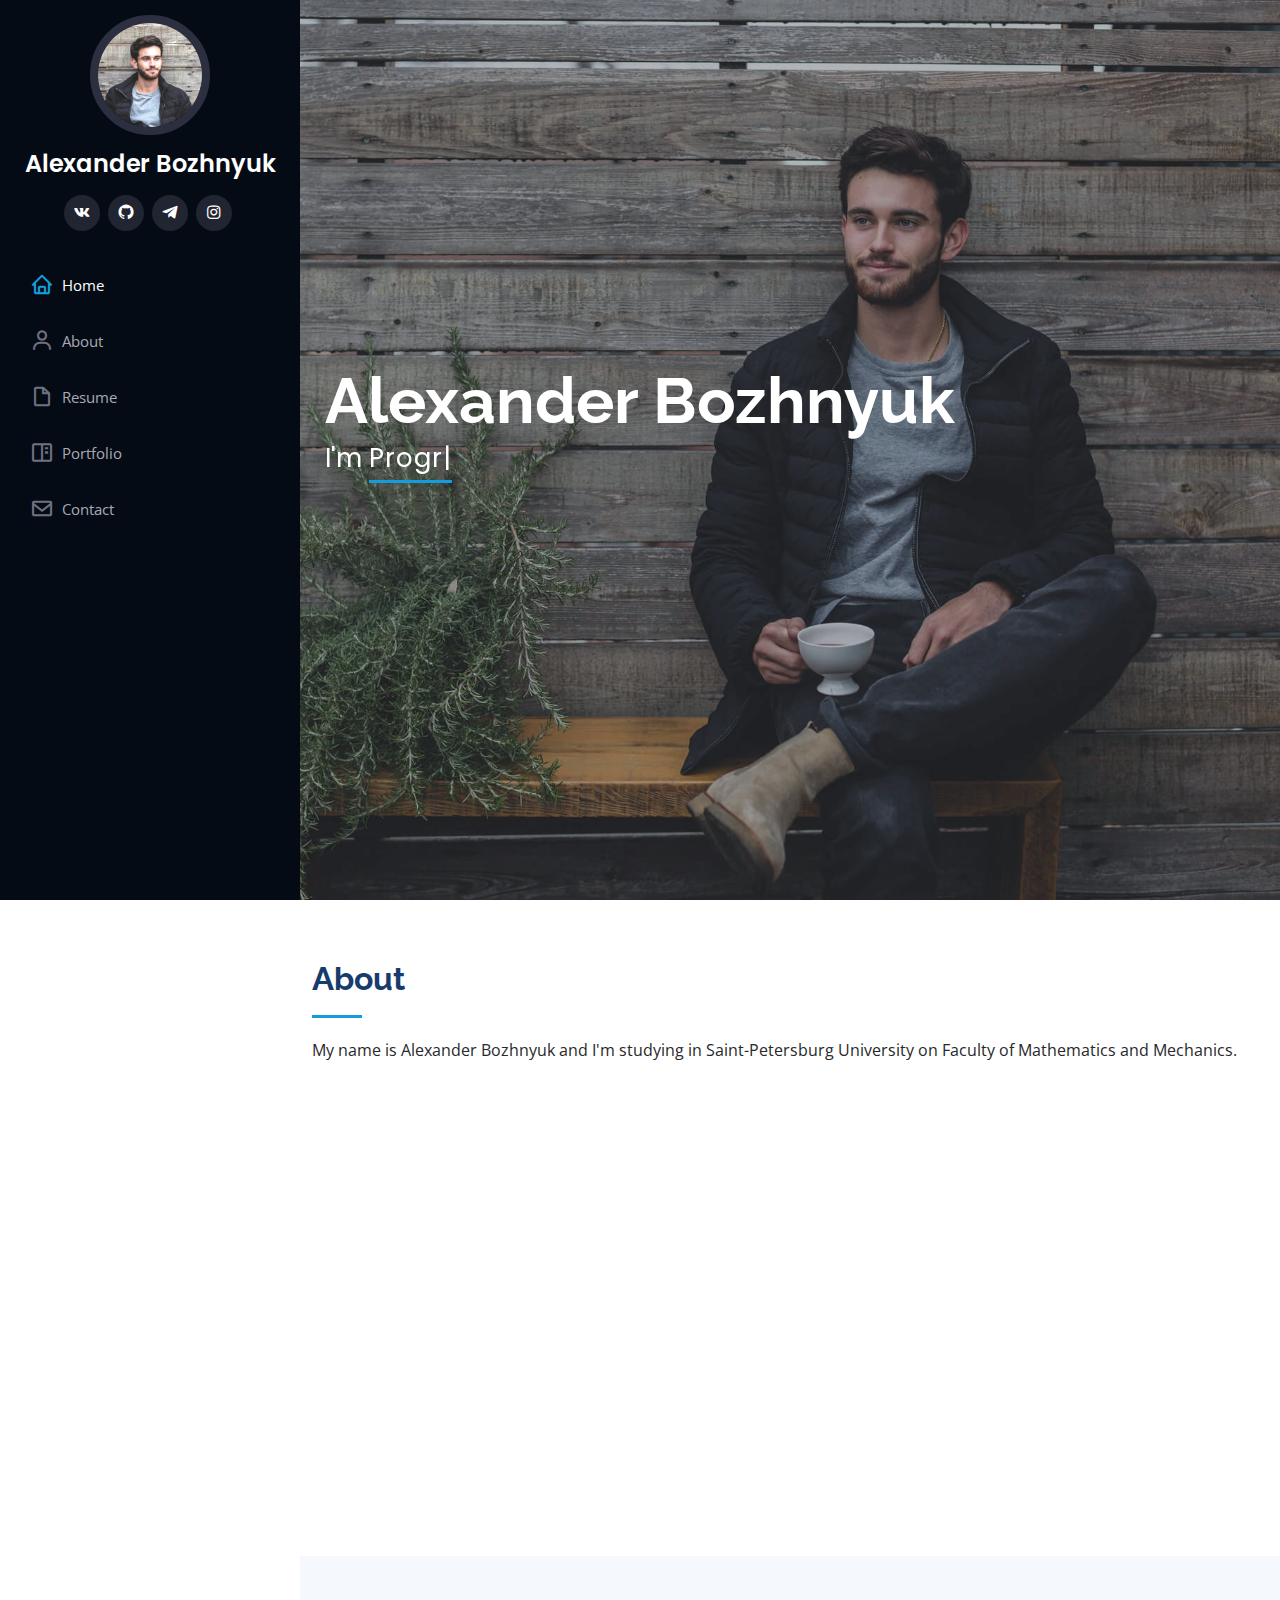
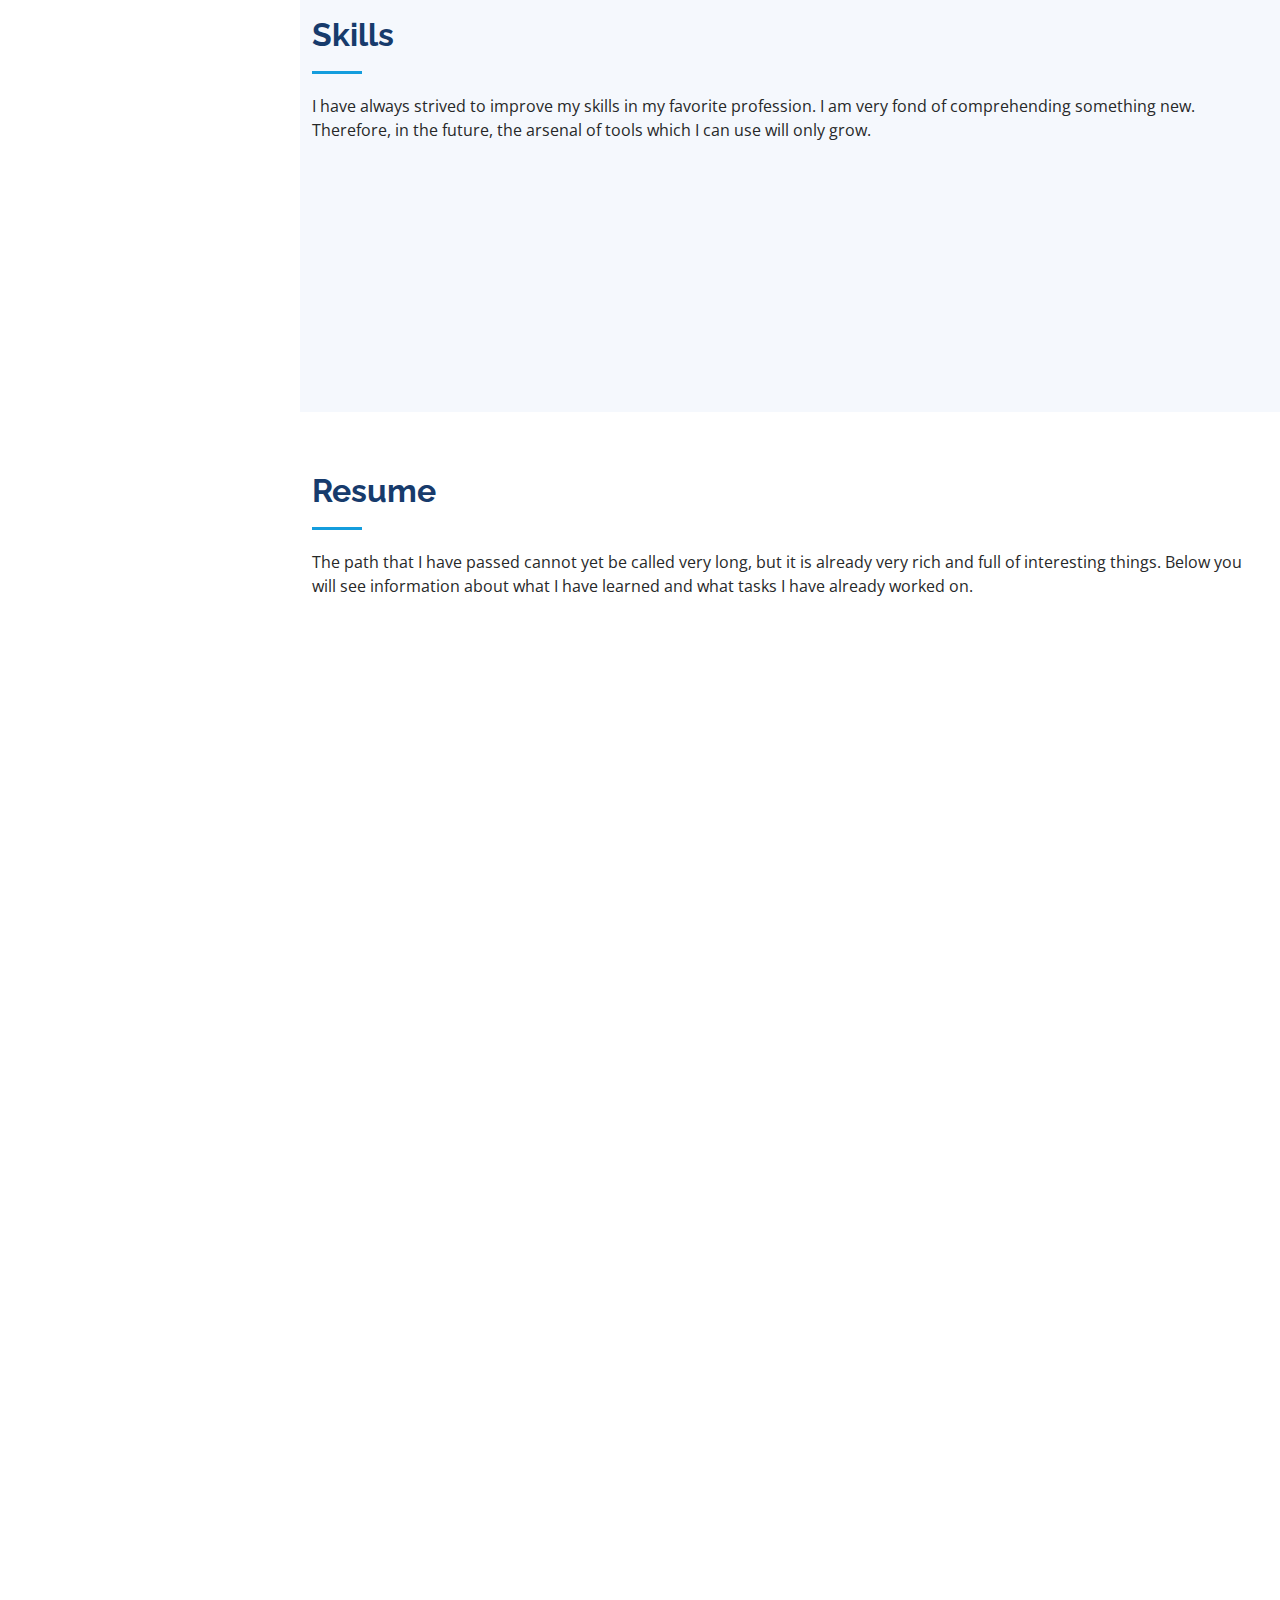
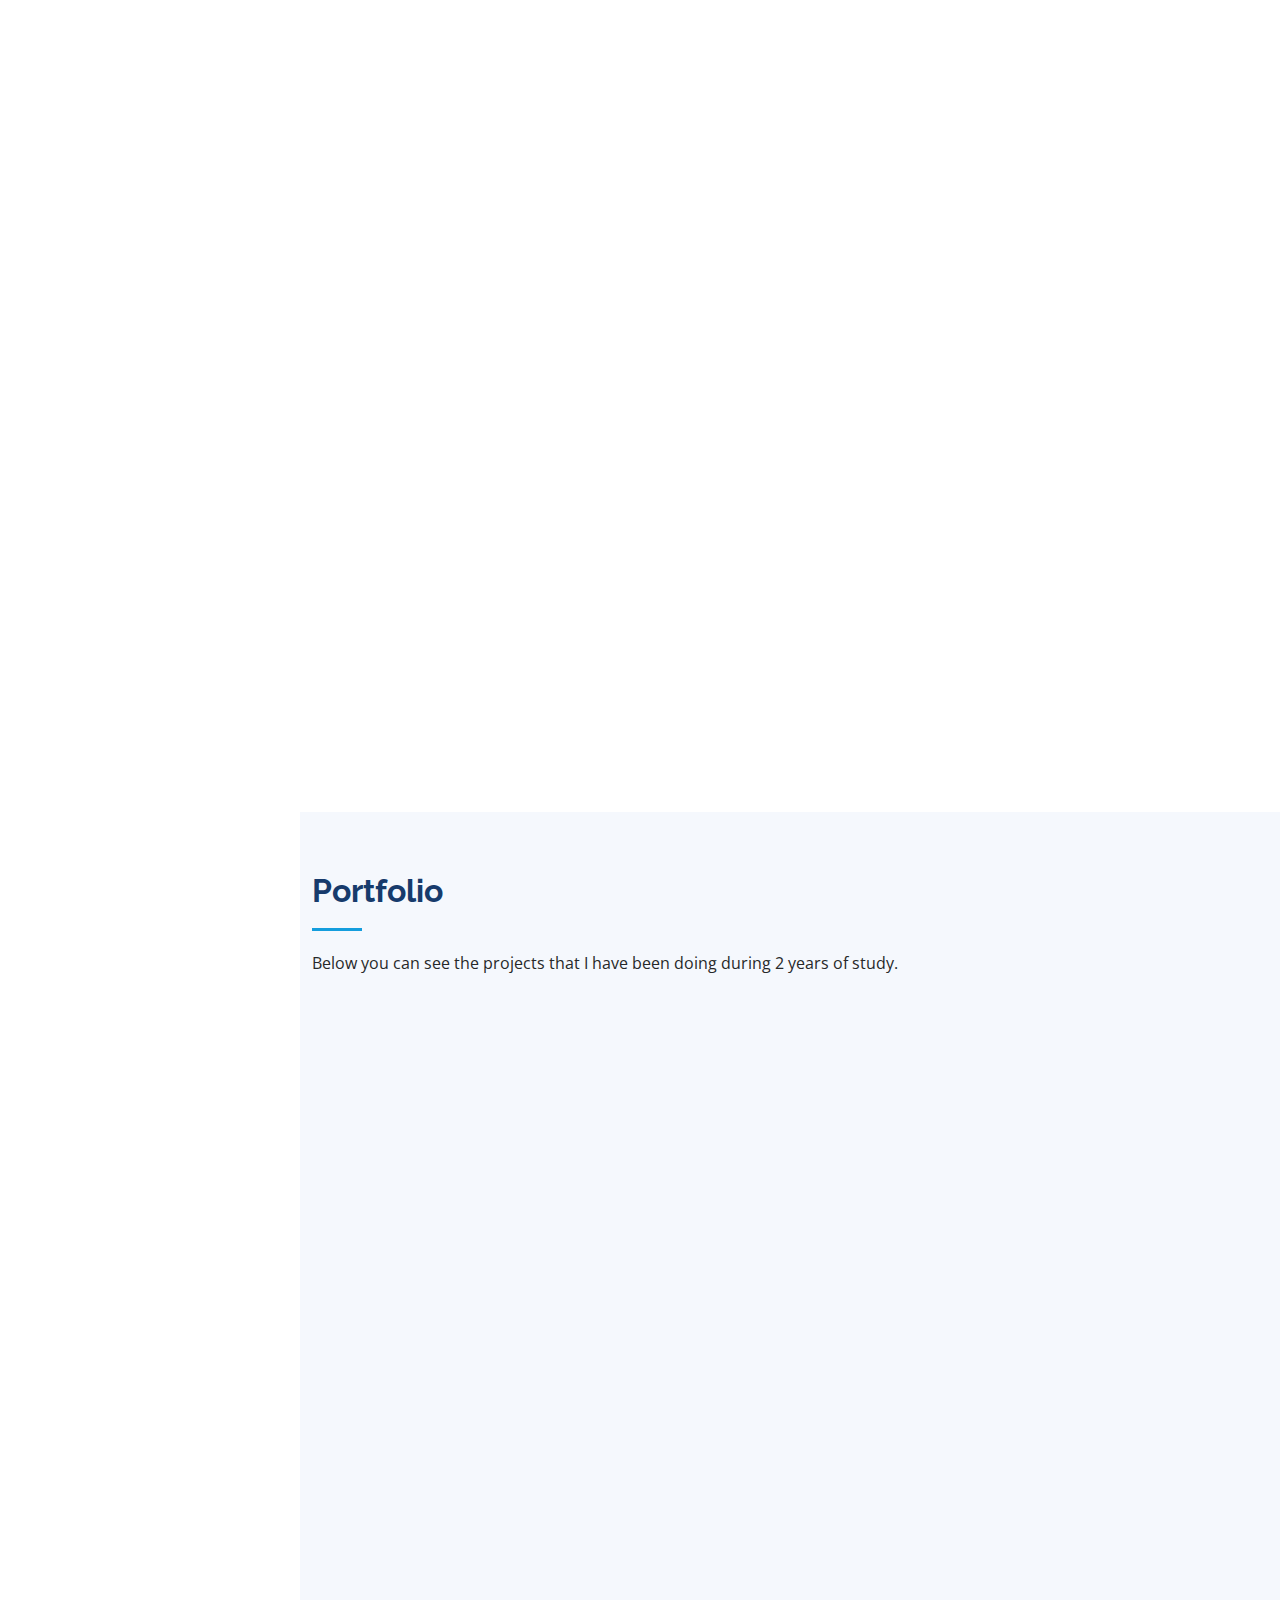
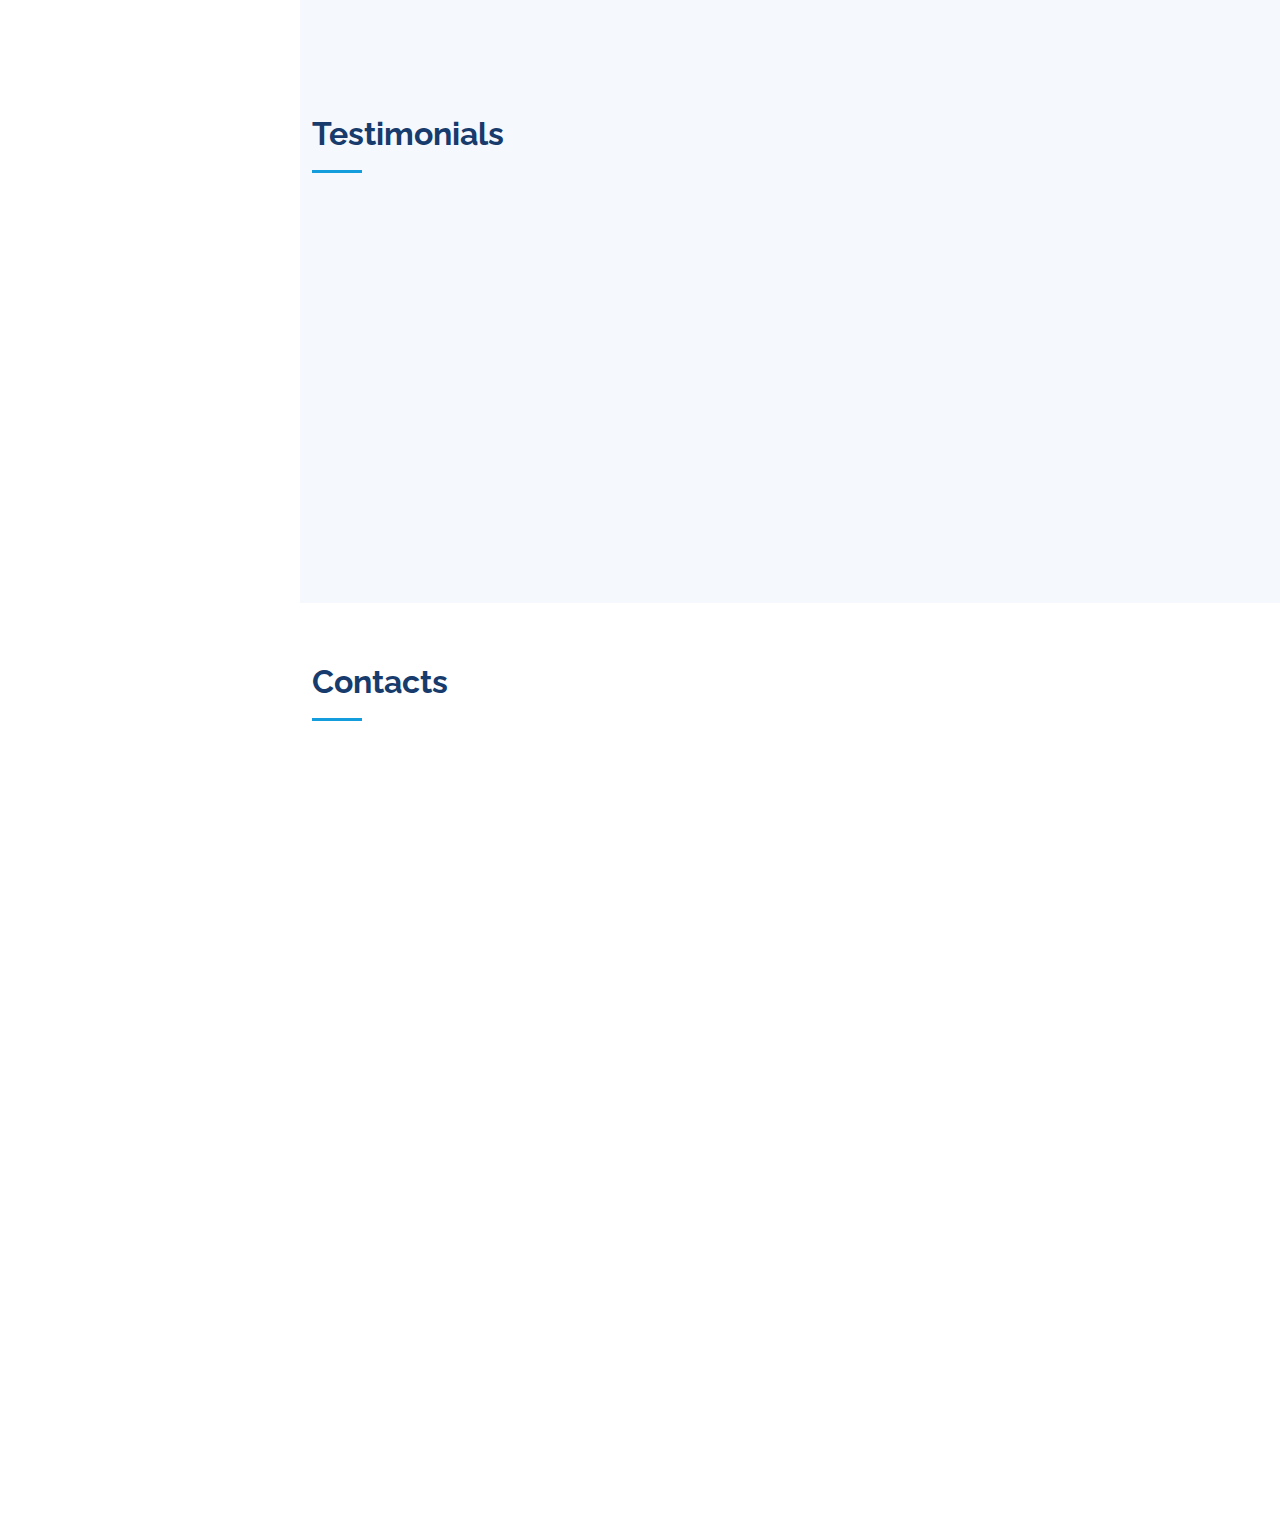
==== commit f8008b38: "portfolio" ====
--- a/personal_pattern/index.html
+++ b/personal_pattern/index.html
@@ -98,11 +98,6 @@
             <li>
               <a href="#portfolio" class="nav-link scrollto"
                 ><i class="bx bx-book-content"></i> <span>Portfolio</span></a
-              >
-            </li>
-            <li>
-              <a href="#services" class="nav-link scrollto"
-                ><i class="bx bx-server"></i> <span>Services</span></a
               >
             </li>
             <li>
@@ -453,7 +448,7 @@
                   </li>
                   <li>
                     WEB Programming: HTML, CSS, Python, Flask, SQLAlchemy.</br>
-                    Working with python for scientific purposes: Jupyter Notebooks.
+                    Working with Python for scientific purposes: Jupyter Notebooks.
                   </li>
                 </ul>
               </div>
@@ -469,10 +464,7 @@
           <div class="section-title">
             <h2>Portfolio</h2>
             <p>
-              Magnam dolores commodi suscipit. Necessitatibus eius consequatur
-              ex aliquid fuga eum quidem. Sit sint consectetur velit. Quisquam
-              quos quisquam cupiditate. Et nemo qui impedit suscipit alias ea.
-              Quia fugiat sit in iste officiis commodi quidem hic quas.
+              Below you can see the projects that I have been doing during 2 years of study.
             </p>
           </div>
 
@@ -481,8 +473,8 @@
               <ul id="portfolio-flters">
                 <li data-filter="*" class="filter-active">All</li>
                 <li data-filter=".filter-app">App</li>
-                <li data-filter=".filter-card">Card</li>
-                <li data-filter=".filter-web">Web</li>
+                <li data-filter=".filter-research">Research</li>
+                <li data-filter=".filter-soft">Soft</li>
               </ul>
             </div>
           </div>
@@ -495,200 +487,94 @@
             <div class="col-lg-4 col-md-6 portfolio-item filter-app">
               <div class="portfolio-wrap">
                 <img
-                  src="assets/img/portfolio/portfolio-1.jpg"
+                  src="assets/img/portfolio/portfolio-botanic.png"
                   class="img-fluid"
                   alt=""
                 />
                 <div class="portfolio-links">
                   <a
-                    href="assets/img/portfolio/portfolio-1.jpg"
+                    href="assets/img/portfolio/portfolio-botanic.png"
                     data-gallery="portfolioGallery"
                     class="portfolio-lightbox"
-                    title="App 1"
+                    title="Botanic Application"
                     ><i class="bx bx-plus"></i
                   ></a>
-                  <a href="portfolio-details.html" title="More Details"
+                  <a href="portfolio-details-botanica.html" title="More Details"
                     ><i class="bx bx-link"></i
                   ></a>
                 </div>
               </div>
             </div>
 
-            <div class="col-lg-4 col-md-6 portfolio-item filter-web">
+            <div class="col-lg-4 col-md-6 portfolio-item filter-soft">
               <div class="portfolio-wrap">
                 <img
-                  src="assets/img/portfolio/portfolio-2.jpg"
+                  src="assets/img/portfolio/portfolio-java.jpg"
                   class="img-fluid"
                   alt=""
                 />
                 <div class="portfolio-links">
                   <a
-                    href="assets/img/portfolio/portfolio-2.jpg"
+                    href="assets/img/portfolio/portfolio-java.jpg"
                     data-gallery="portfolioGallery"
                     class="portfolio-lightbox"
-                    title="Web 3"
+                    title="Mini-java language implementation"
                     ><i class="bx bx-plus"></i
                   ></a>
-                  <a href="portfolio-details.html" title="More Details"
+                  <a href="portfolio-details-java.html" title="More Details"
                     ><i class="bx bx-link"></i
                   ></a>
                 </div>
               </div>
             </div>
 
-            <div class="col-lg-4 col-md-6 portfolio-item filter-app">
+            
+
+            <div class="col-lg-4 col-md-6 portfolio-item filter-research">
               <div class="portfolio-wrap">
                 <img
-                  src="assets/img/portfolio/portfolio-3.jpg"
+                  src="assets/img/portfolio/portfolio-dvfs.jpg"
                   class="img-fluid"
                   alt=""
                 />
                 <div class="portfolio-links">
                   <a
-                    href="assets/img/portfolio/portfolio-3.jpg"
+                    href="assets/img/portfolio/portfolio-dvfs.jpg"
                     data-gallery="portfolioGallery"
                     class="portfolio-lightbox"
-                    title="App 2"
+                    title="Comparison of current Dynamic Voltage and Frequency Scaling algorithms"
                     ><i class="bx bx-plus"></i
                   ></a>
-                  <a href="portfolio-details.html" title="More Details"
+                  <a href="portfolio-details-dvfs.html" title="More Details"
                     ><i class="bx bx-link"></i
                   ></a>
                 </div>
               </div>
             </div>
 
-            <div class="col-lg-4 col-md-6 portfolio-item filter-card">
+            <div class="col-lg-4 col-md-6 portfolio-item filter-app">
               <div class="portfolio-wrap">
                 <img
-                  src="assets/img/portfolio/portfolio-4.jpg"
+                  src="assets/img/portfolio/portfolio-battleship.png"
                   class="img-fluid"
                   alt=""
                 />
                 <div class="portfolio-links">
                   <a
-                    href="assets/img/portfolio/portfolio-4.jpg"
+                    href="assets/img/portfolio/portfolio-battleship.png"
                     data-gallery="portfolioGallery"
                     class="portfolio-lightbox"
-                    title="Card 2"
+                    title="Battleship game implementation"
                     ><i class="bx bx-plus"></i
                   ></a>
-                  <a href="portfolio-details.html" title="More Details"
+                  <a href="portfolio-details-battleship.html" title="More Details"
                     ><i class="bx bx-link"></i
                   ></a>
                 </div>
               </div>
             </div>
 
-            <div class="col-lg-4 col-md-6 portfolio-item filter-web">
-              <div class="portfolio-wrap">
-                <img
-                  src="assets/img/portfolio/portfolio-5.jpg"
-                  class="img-fluid"
-                  alt=""
-                />
-                <div class="portfolio-links">
-                  <a
-                    href="assets/img/portfolio/portfolio-5.jpg"
-                    data-gallery="portfolioGallery"
-                    class="portfolio-lightbox"
-                    title="Web 2"
-                    ><i class="bx bx-plus"></i
-                  ></a>
-                  <a href="portfolio-details.html" title="More Details"
-                    ><i class="bx bx-link"></i
-                  ></a>
-                </div>
-              </div>
-            </div>
-
-            <div class="col-lg-4 col-md-6 portfolio-item filter-app">
-              <div class="portfolio-wrap">
-                <img
-                  src="assets/img/portfolio/portfolio-6.jpg"
-                  class="img-fluid"
-                  alt=""
-                />
-                <div class="portfolio-links">
-                  <a
-                    href="assets/img/portfolio/portfolio-6.jpg"
-                    data-gallery="portfolioGallery"
-                    class="portfolio-lightbox"
-                    title="App 3"
-                    ><i class="bx bx-plus"></i
-                  ></a>
-                  <a href="portfolio-details.html" title="More Details"
-                    ><i class="bx bx-link"></i
-                  ></a>
-                </div>
-              </div>
-            </div>
-
-            <div class="col-lg-4 col-md-6 portfolio-item filter-card">
-              <div class="portfolio-wrap">
-                <img
-                  src="assets/img/portfolio/portfolio-7.jpg"
-                  class="img-fluid"
-                  alt=""
-                />
-                <div class="portfolio-links">
-                  <a
-                    href="assets/img/portfolio/portfolio-7.jpg"
-                    data-gallery="portfolioGallery"
-                    class="portfolio-lightbox"
-                    title="Card 1"
-                    ><i class="bx bx-plus"></i
-                  ></a>
-                  <a href="portfolio-details.html" title="More Details"
-                    ><i class="bx bx-link"></i
-                  ></a>
-                </div>
-              </div>
-            </div>
-
-            <div class="col-lg-4 col-md-6 portfolio-item filter-card">
-              <div class="portfolio-wrap">
-                <img
-                  src="assets/img/portfolio/portfolio-8.jpg"
-                  class="img-fluid"
-                  alt=""
-                />
-                <div class="portfolio-links">
-                  <a
-                    href="assets/img/portfolio/portfolio-8.jpg"
-                    data-gallery="portfolioGallery"
-                    class="portfolio-lightbox"
-                    title="Card 3"
-                    ><i class="bx bx-plus"></i
-                  ></a>
-                  <a href="portfolio-details.html" title="More Details"
-                    ><i class="bx bx-link"></i
-                  ></a>
-                </div>
-              </div>
-            </div>
-
-            <div class="col-lg-4 col-md-6 portfolio-item filter-web">
-              <div class="portfolio-wrap">
-                <img
-                  src="assets/img/portfolio/portfolio-9.jpg"
-                  class="img-fluid"
-                  alt=""
-                />
-                <div class="portfolio-links">
-                  <a
-                    href="assets/img/portfolio/portfolio-9.jpg"
-                    data-gallery="portfolioGallery"
-                    class="portfolio-lightbox"
-                    title="Web 3"
-                    ><i class="bx bx-plus"></i
-                  ></a>
-                  <a href="portfolio-details.html" title="More Details"
-                    ><i class="bx bx-link"></i
-                  ></a>
-                </div>
-              </div>
-            </div>
+            
           </div>
         </div>
       </section>
@@ -724,13 +610,7 @@
       <section id="contact" class="contact">
         <div class="container">
           <div class="section-title">
-            <h2>Contact</h2>
-            <p>
-              Magnam dolores commodi suscipit. Necessitatibus eius consequatur
-              ex aliquid fuga eum quidem. Sit sint consectetur velit. Quisquam
-              quos quisquam cupiditate. Et nemo qui impedit suscipit alias ea.
-              Quia fugiat sit in iste officiis commodi quidem hic quas.
-            </p>
+            <h2>Contacts</h2>
           </div>
 
           <div class="row" data-aos="fade-in">
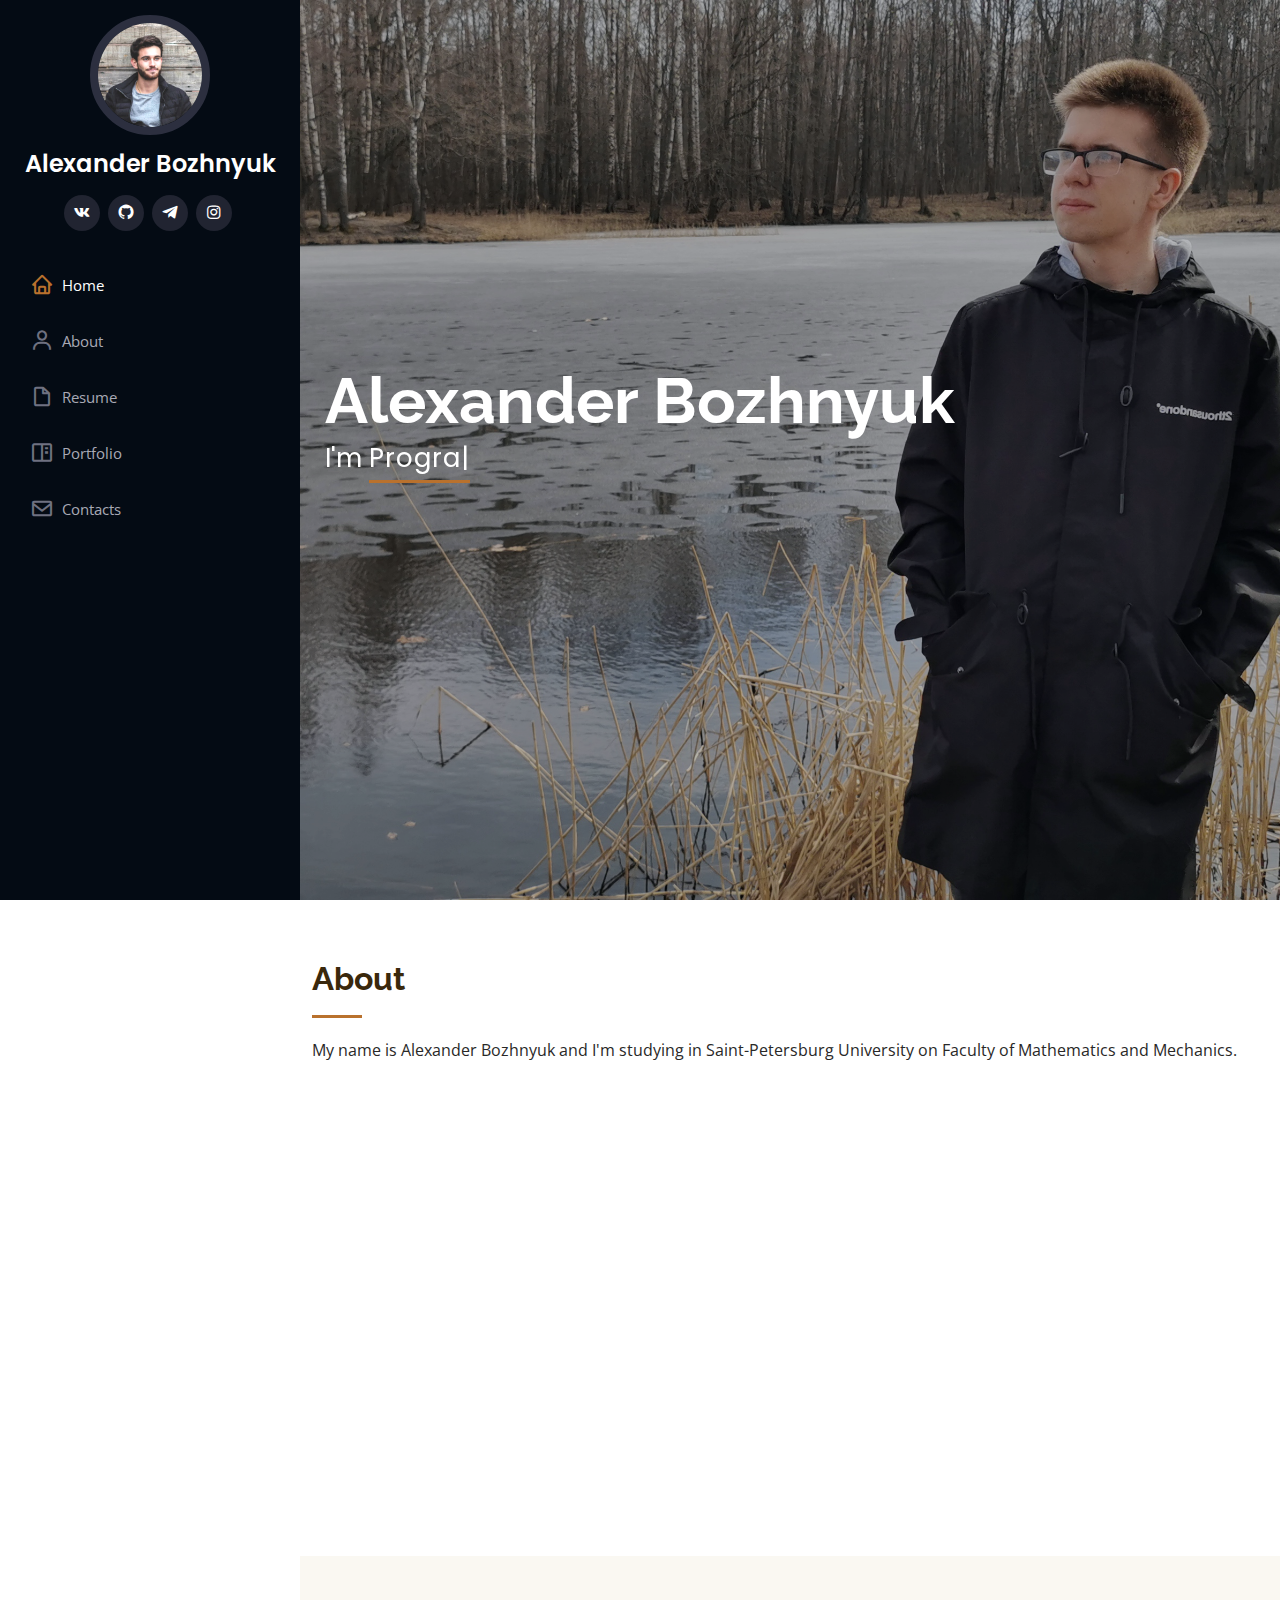
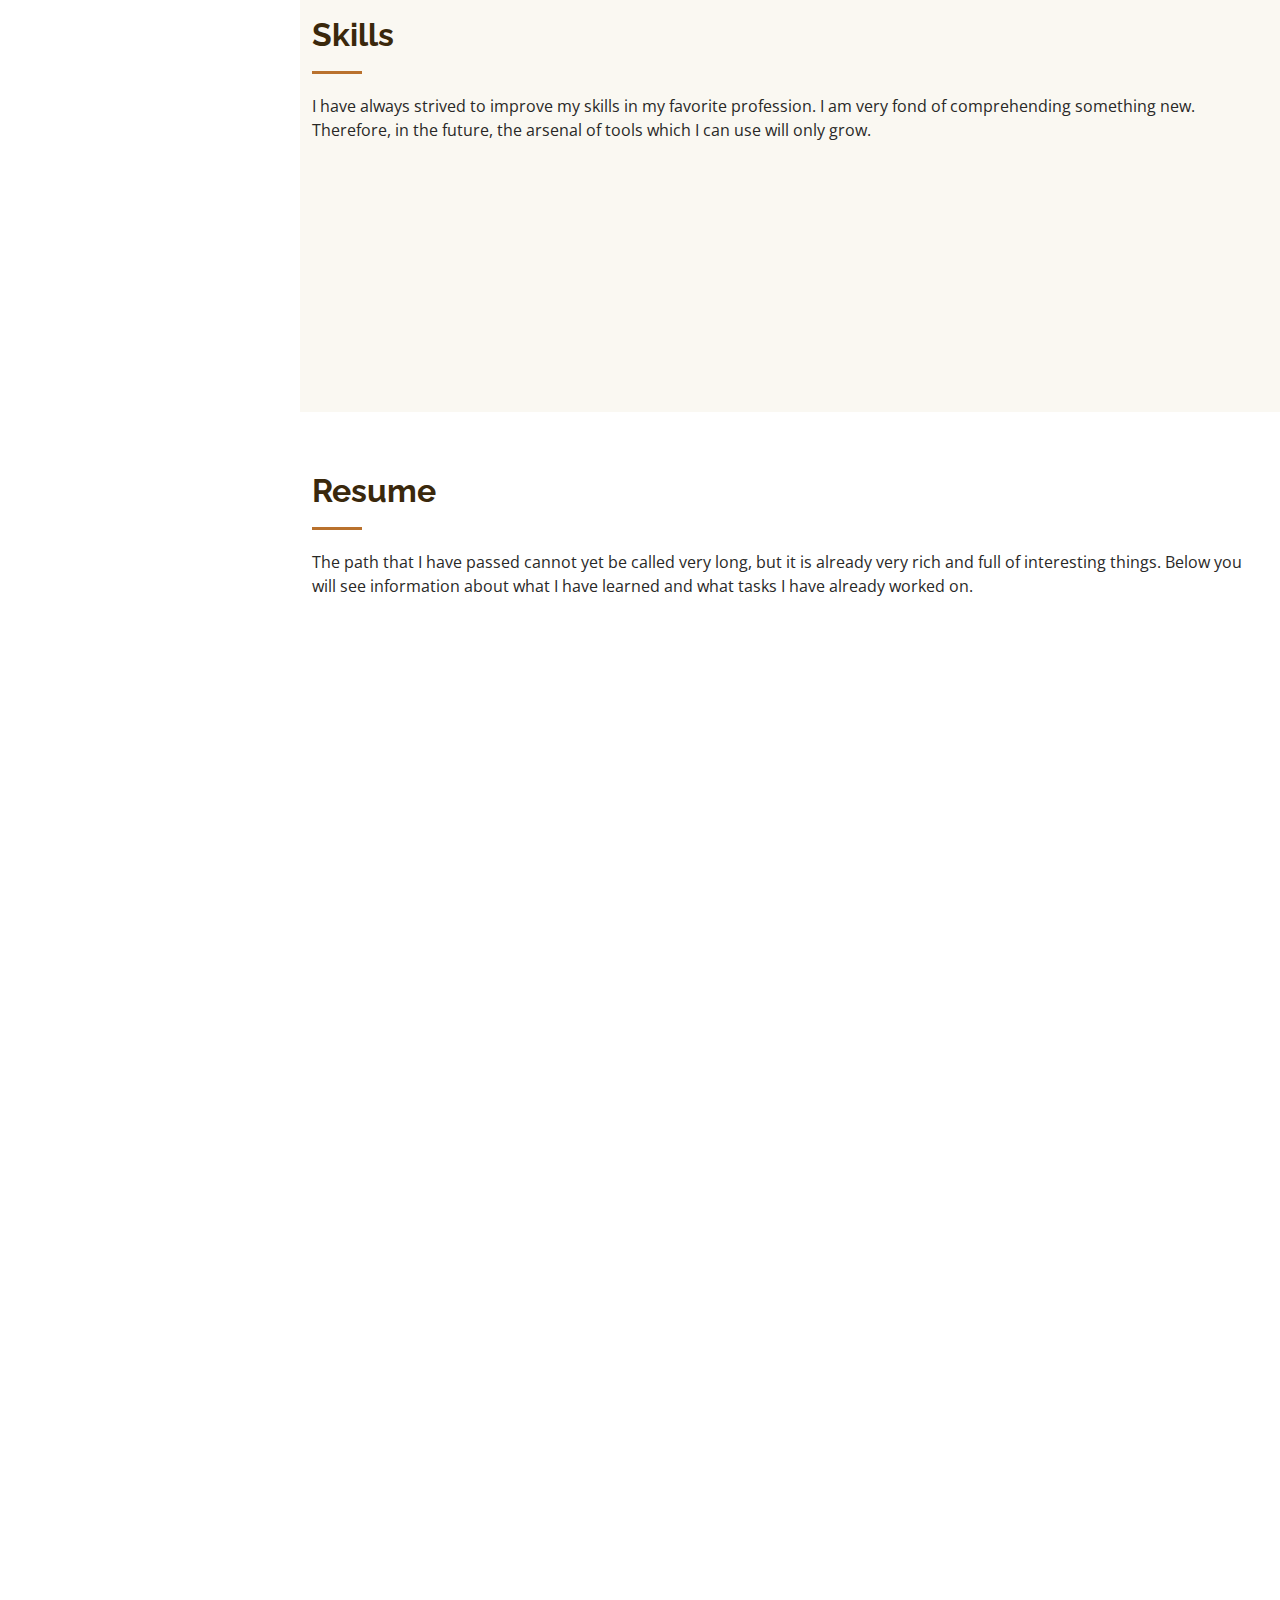
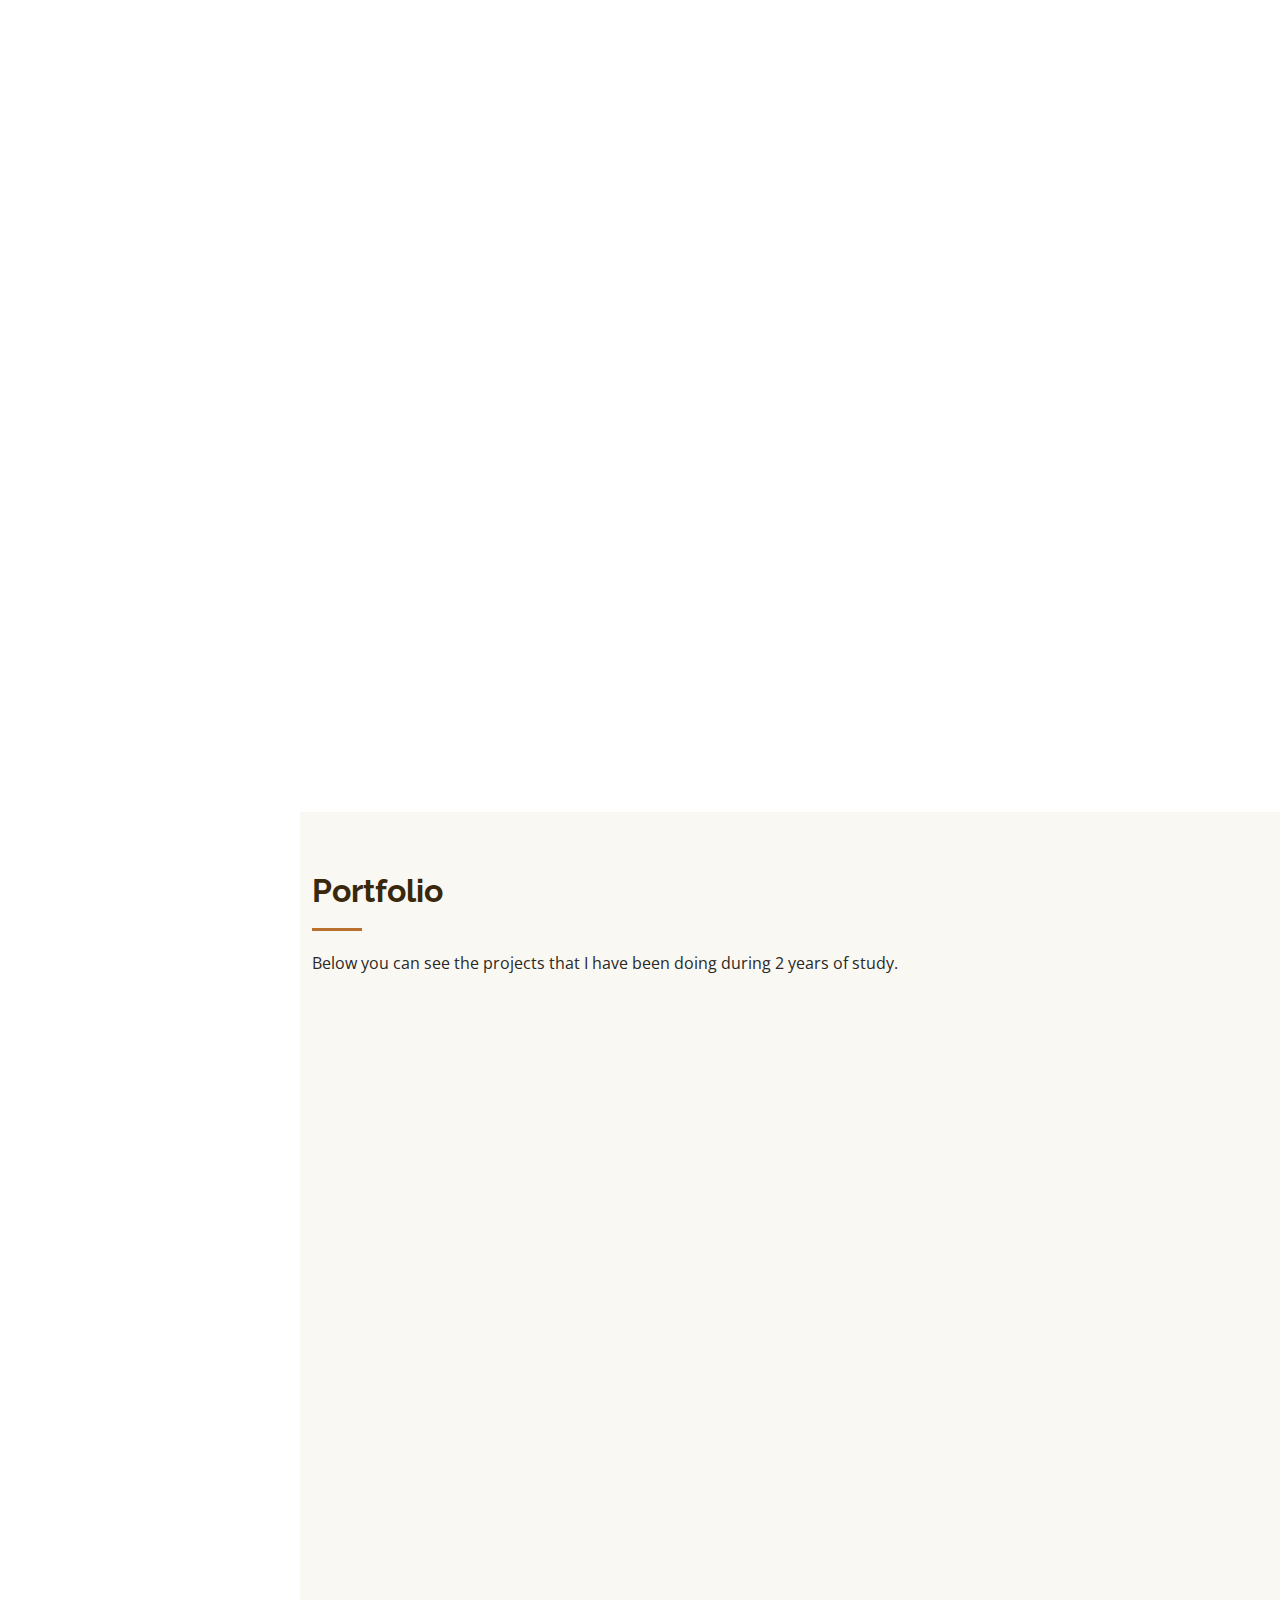
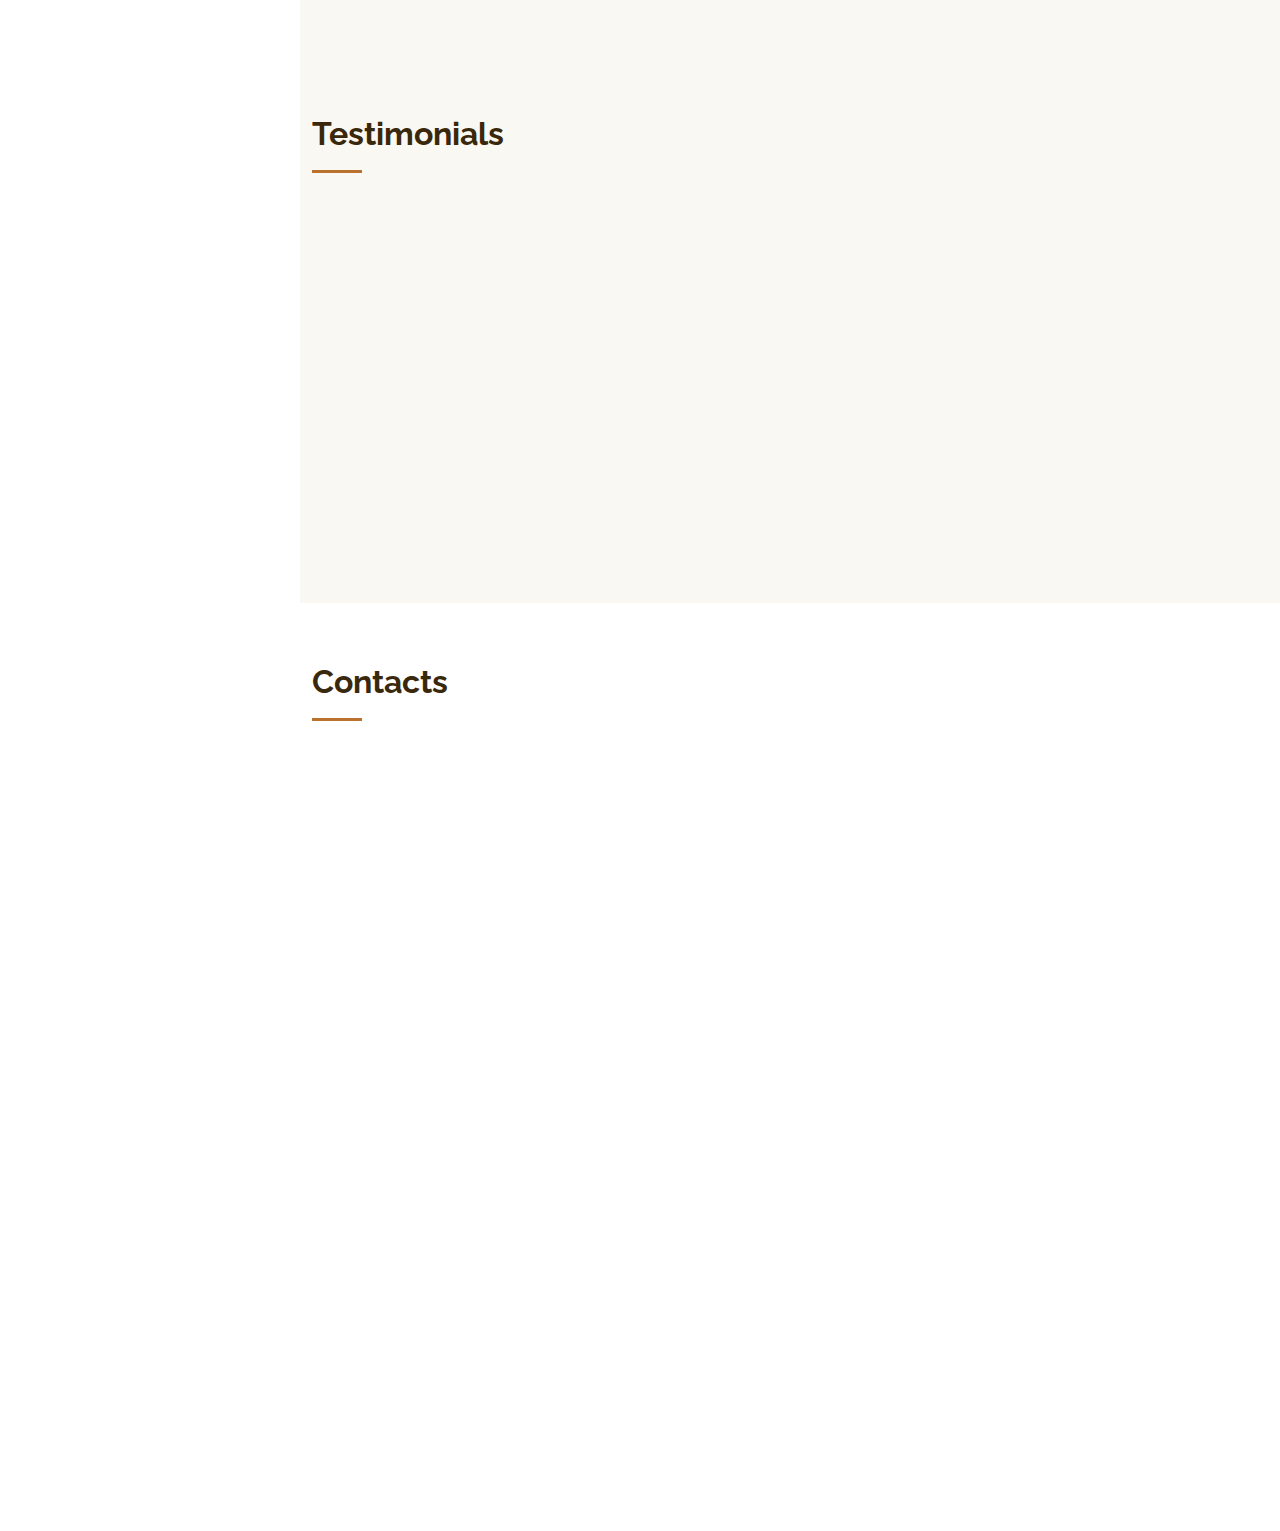
==== commit 1ecbe960: "little fixes" ====
--- a/personal_pattern/index.html
+++ b/personal_pattern/index.html
@@ -102,7 +102,7 @@
             </li>
             <li>
               <a href="#contact" class="nav-link scrollto"
-                ><i class="bx bx-envelope"></i> <span>Contact</span></a
+                ><i class="bx bx-envelope"></i> <span>Contacts</span></a
               >
             </li>
           </ul>
--- a/personal_pattern/assets/css/style.css
+++ b/personal_pattern/assets/css/style.css
@@ -1,34 +1,39 @@
-/**
-* Template Name: iPortfolio - v3.1.0
-* Template URL: https://bootstrapmade.com/iportfolio-bootstrap-portfolio-websites-template/
-* Author: BootstrapMade.com
-* License: https://bootstrapmade.com/license/
-*/
-
-/*--------------------------------------------------------------
-# General
+/**
+* Template Name: iPortfolio - v3.1.0
+* Template URL: https://bootstrapmade.com/iportfolio-bootstrap-portfolio-websites-template/
+* Author: BootstrapMade.com
+* License: https://bootstrapmade.com/license/
+*/
+
+/*--------------------------------------------------------------
+# General
 --------------------------------------------------------------*/
 body {
   font-family: "Open Sans", sans-serif;
-  color: #272829;
+  color: #292827;
 }
 
 a {
-  color: #149ddd;
+  color: #b9712d;
   text-decoration: none;
 }
 
 a:hover {
-  color: #37b3ed;
+  color: #edbc37;
   text-decoration: none;
 }
 
-h1, h2, h3, h4, h5, h6 {
+h1,
+h2,
+h3,
+h4,
+h5,
+h6 {
   font-family: "Raleway", sans-serif;
 }
 
-/*--------------------------------------------------------------
-# Back to top button
+/*--------------------------------------------------------------
+# Back to top button
 --------------------------------------------------------------*/
 .back-to-top {
   position: fixed;
@@ -37,7 +42,7 @@
   right: 15px;
   bottom: 15px;
   z-index: 996;
-  background: #149ddd;
+  background: #b9712d;
   width: 40px;
   height: 40px;
   border-radius: 50px;
@@ -51,7 +56,7 @@
 }
 
 .back-to-top:hover {
-  background: #2eafec;
+  background: #ec9a2e;
   color: #fff;
 }
 
@@ -60,8 +65,8 @@
   opacity: 1;
 }
 
-/*--------------------------------------------------------------
-# Header
+/*--------------------------------------------------------------
+# Header
 --------------------------------------------------------------*/
 #header {
   position: fixed;
@@ -94,7 +99,8 @@
   font-family: "Poppins", sans-serif;
 }
 
-#header .profile h1 a, #header .profile h1 a:hover {
+#header .profile h1 a,
+#header .profile h1 a:hover {
   color: #fff;
   text-decoration: none;
 }
@@ -115,7 +121,7 @@
 }
 
 #header .profile .social-links a:hover {
-  background: #149ddd;
+  background: #b9712d;
   color: #fff;
   text-decoration: none;
 }
@@ -133,8 +139,8 @@
   }
 }
 
-/*--------------------------------------------------------------
-# Navigation Menu
+/*--------------------------------------------------------------
+# Navigation Menu
 --------------------------------------------------------------*/
 /* Desktop Navigation */
 .nav-menu {
@@ -168,13 +174,17 @@
   color: #6f7180;
 }
 
-.nav-menu a:hover, .nav-menu .active, .nav-menu li:hover > a {
+.nav-menu a:hover,
+.nav-menu .active,
+.nav-menu li:hover > a {
   text-decoration: none;
   color: #fff;
 }
 
-.nav-menu a:hover i, .nav-menu .active i, .nav-menu li:hover > a i {
-  color: #149ddd;
+.nav-menu a:hover i,
+.nav-menu .active i,
+.nav-menu li:hover > a i {
+  color: #b9712d;
 }
 
 /* Mobile Navigation */
@@ -187,7 +197,7 @@
   font-size: 24px;
   transition: all 0.4s;
   outline: none !important;
-  background-color: #149ddd;
+  background-color: #b9712d;
   color: #fff;
   width: 40px;
   height: 40px;
@@ -207,13 +217,13 @@
   left: 0;
 }
 
-/*--------------------------------------------------------------
-# Hero Section
+/*--------------------------------------------------------------
+# Hero Section
 --------------------------------------------------------------*/
 #hero {
   width: 100%;
   height: 100vh;
-  background: url("../img/hero-bg.jpg") top center;
+  background: url("../img/me-bg.jpg") top center;
   background-size: cover;
 }
 
@@ -253,7 +263,7 @@
   color: #fff;
   padding-bottom: 4px;
   letter-spacing: 1px;
-  border-bottom: 3px solid #149ddd;
+  border-bottom: 3px solid #b9712d;
 }
 
 @media (min-width: 1024px) {
@@ -274,8 +284,8 @@
   }
 }
 
-/*--------------------------------------------------------------
-# Sections General
+/*--------------------------------------------------------------
+# Sections General
 --------------------------------------------------------------*/
 section {
   padding: 60px 0;
@@ -283,7 +293,7 @@
 }
 
 .section-bg {
-  background: #f5f8fd;
+  background: #faf8f2;
 }
 
 .section-title {
@@ -296,16 +306,16 @@
   margin-bottom: 20px;
   padding-bottom: 20px;
   position: relative;
-  color: #173b6c;
+  color: #3a280c;
 }
 
 .section-title h2::after {
-  content: '';
+  content: "";
   position: absolute;
   display: block;
   width: 50px;
   height: 3px;
-  background: #149ddd;
+  background: #b9712d;
   bottom: 0;
   left: 0;
 }
@@ -314,13 +324,13 @@
   margin-bottom: 0;
 }
 
-/*--------------------------------------------------------------
-# About
+/*--------------------------------------------------------------
+# About
 --------------------------------------------------------------*/
 .about .content h3 {
   font-weight: 700;
   font-size: 26px;
-  color: #173b6c;
+  color: #3a280c;
 }
 
 .about .content ul {
@@ -341,7 +351,7 @@
 .about .content ul i {
   font-size: 16px;
   margin-right: 5px;
-  color: #149ddd;
+  color: #b9712d;
   line-height: 0;
 }
 
@@ -349,8 +359,8 @@
   margin-bottom: 0;
 }
 
-/*--------------------------------------------------------------
-# Facts
+/*--------------------------------------------------------------
+# Facts
 --------------------------------------------------------------*/
 .facts {
   padding-bottom: 30px;
@@ -364,7 +374,7 @@
 .facts .count-box i {
   display: block;
   font-size: 44px;
-  color: #149ddd;
+  color: #b9712d;
   float: left;
   line-height: 0;
 }
@@ -374,7 +384,7 @@
   line-height: 40px;
   display: block;
   font-weight: 700;
-  color: #050d18;
+  color: #181005;
   margin-left: 60px;
 }
 
@@ -383,25 +393,25 @@
   margin: 0 0 0 60px;
   font-family: "Raleway", sans-serif;
   font-size: 14px;
-  color: #122f57;
+  color: #573f12;
 }
 
 .facts .count-box a {
   font-weight: 600;
   display: block;
   margin-top: 20px;
-  color: #122f57;
+  color: #573f12;
   font-size: 15px;
   font-family: "Poppins", sans-serif;
   transition: ease-in-out 0.3s;
 }
 
 .facts .count-box a:hover {
-  color: #1f5297;
-}
-
-/*--------------------------------------------------------------
-# Akills
+  color: #97691f;
+}
+
+/*--------------------------------------------------------------
+# Skills
 --------------------------------------------------------------*/
 .skills .progress {
   height: 60px;
@@ -417,7 +427,7 @@
   display: block;
   font-weight: 600;
   font-family: "Poppins", sans-serif;
-  color: #050d18;
+  color: #181305;
 }
 
 .skills .progress .skill .val {
@@ -426,32 +436,32 @@
 }
 
 .skills .progress-bar-wrap {
-  background: #dce8f8;
+  background: #f8eddc;
   height: 10px;
 }
 
 .skills .progress-bar {
   width: 1px;
   height: 10px;
-  transition: .9s;
-  background-color: #149ddd;
-}
-
-/*--------------------------------------------------------------
-# Resume
+  transition: 0.9s;
+  background-color: #b9712d;
+}
+
+/*--------------------------------------------------------------
+# Resume
 --------------------------------------------------------------*/
 .resume .resume-title {
   font-size: 26px;
   font-weight: 700;
   margin-top: 20px;
   margin-bottom: 20px;
-  color: #050d18;
+  color: #181005;
 }
 
 .resume .resume-item {
   padding: 0 0 20px 20px;
   margin-top: -2px;
-  border-left: 2px solid #1f5297;
+  border-left: 2px solid #975f1f;
   position: relative;
 }
 
@@ -461,7 +471,7 @@
   font-weight: 600;
   text-transform: uppercase;
   font-family: "Poppins", sans-serif;
-  color: #050d18;
+  color: #181105;
   margin-bottom: 10px;
 }
 
@@ -495,11 +505,11 @@
   left: -9px;
   top: 0;
   background: #fff;
-  border: 2px solid #1f5297;
-}
-
-/*--------------------------------------------------------------
-# Portfolio
+  border: 2px solid #97631f;
+}
+
+/*--------------------------------------------------------------
+# Portfolio
 --------------------------------------------------------------*/
 .portfolio .portfolio-item {
   margin-bottom: 30px;
@@ -523,13 +533,14 @@
   font-weight: 600;
   line-height: 1;
   text-transform: uppercase;
-  color: #272829;
+  color: #292827;
   margin-bottom: 5px;
   transition: all 0.3s ease-in-out;
 }
 
-.portfolio #portfolio-flters li:hover, .portfolio #portfolio-flters li.filter-active {
-  color: #149ddd;
+.portfolio #portfolio-flters li:hover,
+.portfolio #portfolio-flters li.filter-active {
+  color: #b9712d;
 }
 
 .portfolio #portfolio-flters li:last-child {
@@ -572,17 +583,17 @@
   color: #fff;
   font-size: 28px;
   text-align: center;
-  background: rgba(20, 157, 221, 0.75);
+  background: rgba(221, 134, 20, 0.75);
   transition: 0.3s;
   width: 50%;
 }
 
 .portfolio .portfolio-wrap .portfolio-links a:hover {
-  background: rgba(20, 157, 221, 0.95);
+  background: rgba(221, 134, 20, 0.75);
 }
 
 .portfolio .portfolio-wrap .portfolio-links a + a {
-  border-left: 1px solid #37b3ed;
+  border-left: 1px solid rgba(221, 134, 20, 0.75);
 }
 
 .portfolio .portfolio-wrap:hover::before {
@@ -598,8 +609,8 @@
   bottom: 0;
 }
 
-/*--------------------------------------------------------------
-# Portfolio Details
+/*--------------------------------------------------------------
+# Portfolio Details
 --------------------------------------------------------------*/
 .portfolio-details {
   padding-top: 40px;
@@ -614,21 +625,27 @@
   position: relative;
 }
 
-.portfolio-details .portfolio-details-slider .swiper-pagination .swiper-pagination-bullet {
+.portfolio-details
+  .portfolio-details-slider
+  .swiper-pagination
+  .swiper-pagination-bullet {
   width: 12px;
   height: 12px;
   background-color: #fff;
   opacity: 1;
-  border: 1px solid #149ddd;
-}
-
-.portfolio-details .portfolio-details-slider .swiper-pagination .swiper-pagination-bullet-active {
-  background-color: #149ddd;
+  border: 1px solid #b9712d;
+}
+
+.portfolio-details
+  .portfolio-details-slider
+  .swiper-pagination
+  .swiper-pagination-bullet-active {
+  background-color: #b9712d;
 }
 
 .portfolio-details .portfolio-info {
   padding: 30px;
-  box-shadow: 0px 0 30px rgba(5, 13, 24, 0.08);
+  box-shadow: 0px 0 30px rgba(24, 14, 5, 0.08);
 }
 
 .portfolio-details .portfolio-info h3 {
@@ -663,8 +680,8 @@
   padding: 0;
 }
 
-/*--------------------------------------------------------------
-# Services
+/*--------------------------------------------------------------
+# Services
 --------------------------------------------------------------*/
 .services .icon-box {
   margin-bottom: 20px;
@@ -677,10 +694,10 @@
   justify-content: center;
   width: 54px;
   height: 54px;
-  background: #149ddd;
+  background: #b9712d;
   border-radius: 50%;
   transition: 0.5s;
-  border: 1px solid #149ddd;
+  border: 1px solid #b9712d;
 }
 
 .services .icon i {
@@ -694,7 +711,7 @@
 }
 
 .services .icon-box:hover .icon i {
-  color: #149ddd;
+  color: #b9712d;
 }
 
 .services .title {
@@ -705,11 +722,11 @@
 }
 
 .services .title a {
-  color: #343a40;
+  color: #403a34;
 }
 
 .services .title a:hover {
-  color: #149ddd;
+  color: #b9712d;
 }
 
 .services .description {
@@ -718,8 +735,8 @@
   font-size: 14px;
 }
 
-/*--------------------------------------------------------------
-# Testimonials
+/*--------------------------------------------------------------
+# Testimonials
 --------------------------------------------------------------*/
 .testimonials .testimonial-item {
   box-sizing: content-box;
@@ -746,8 +763,9 @@
   margin: 0;
 }
 
-.testimonials .testimonial-item .quote-icon-left, .testimonials .testimonial-item .quote-icon-right {
-  color: #c3e8fa;
+.testimonials .testimonial-item .quote-icon-left,
+.testimonials .testimonial-item .quote-icon-right {
+  color: #fae5c3;
   font-size: 26px;
 }
 
@@ -797,15 +815,15 @@
   height: 12px;
   background-color: #fff;
   opacity: 1;
-  border: 1px solid #149ddd;
+  border: 1px solid #b9712d;
 }
 
 .testimonials .swiper-pagination .swiper-pagination-bullet-active {
-  background-color: #149ddd;
-}
-
-/*--------------------------------------------------------------
-# Contact
+  background-color: #b9712d;
+}
+
+/*--------------------------------------------------------------
+# Contact
 --------------------------------------------------------------*/
 .contact {
   padding-bottom: 130px;
@@ -820,11 +838,11 @@
 
 .contact .info i {
   font-size: 20px;
-  color: #149ddd;
+  color: #b9712d;
   float: left;
   width: 44px;
   height: 44px;
-  background: #dff3fc;
+  background: #fcf2df;
   display: flex;
   justify-content: center;
   align-items: center;
@@ -837,14 +855,14 @@
   font-size: 22px;
   font-weight: 600;
   margin-bottom: 5px;
-  color: #050d18;
+  color: #180f05;
 }
 
 .contact .info p {
   padding: 0 0 10px 60px;
   margin-bottom: 20px;
   font-size: 14px;
-  color: #173b6c;
+  color: #6c4e17;
 }
 
 .contact .info .email p {
@@ -871,12 +889,14 @@
 }
 
 .contact .info .social-links a:hover {
-  background: #149ddd;
-  color: #fff;
-}
-
-.contact .info .email:hover i, .contact .info .address:hover i, .contact .info .phone:hover i {
-  background: #149ddd;
+  background: #b9712d;
+  color: #fff;
+}
+
+.contact .info .email:hover i,
+.contact .info .address:hover i,
+.contact .info .phone:hover i {
+  background: #b9712d;
   color: #fff;
 }
 
@@ -949,7 +969,8 @@
   padding-bottom: 8px;
 }
 
-.contact .php-email-form input, .contact .php-email-form textarea {
+.contact .php-email-form input,
+.contact .php-email-form textarea {
   border-radius: 0;
   box-shadow: none;
   font-size: 14px;
@@ -964,7 +985,7 @@
 }
 
 .contact .php-email-form button[type="submit"] {
-  background: #149ddd;
+  background: #b9712d;
   border: 0;
   padding: 10px 24px;
   color: #fff;
@@ -973,7 +994,7 @@
 }
 
 .contact .php-email-form button[type="submit"]:hover {
-  background: #37b3ed;
+  background: #edb337;
 }
 
 @-webkit-keyframes animate-loading {
@@ -994,8 +1015,8 @@
   }
 }
 
-/*--------------------------------------------------------------
-# Breadcrumbs
+/*--------------------------------------------------------------
+# Breadcrumbs
 --------------------------------------------------------------*/
 .breadcrumbs {
   padding: 20px 0;
@@ -1023,7 +1044,7 @@
 .breadcrumbs ol li + li::before {
   display: inline-block;
   padding-right: 10px;
-  color: #0e2442;
+  color: #42300e;
   content: "/";
 }
 
@@ -1039,8 +1060,8 @@
   }
 }
 
-/*--------------------------------------------------------------
-# Footer
+/*--------------------------------------------------------------
+# Footer
 --------------------------------------------------------------*/
 #footer {
   padding: 15px;
@@ -1051,7 +1072,7 @@
   bottom: 0;
   width: 300px;
   z-index: 9999;
-  background: #040b14;
+  background: #140c04;
 }
 
 #footer .copyright {
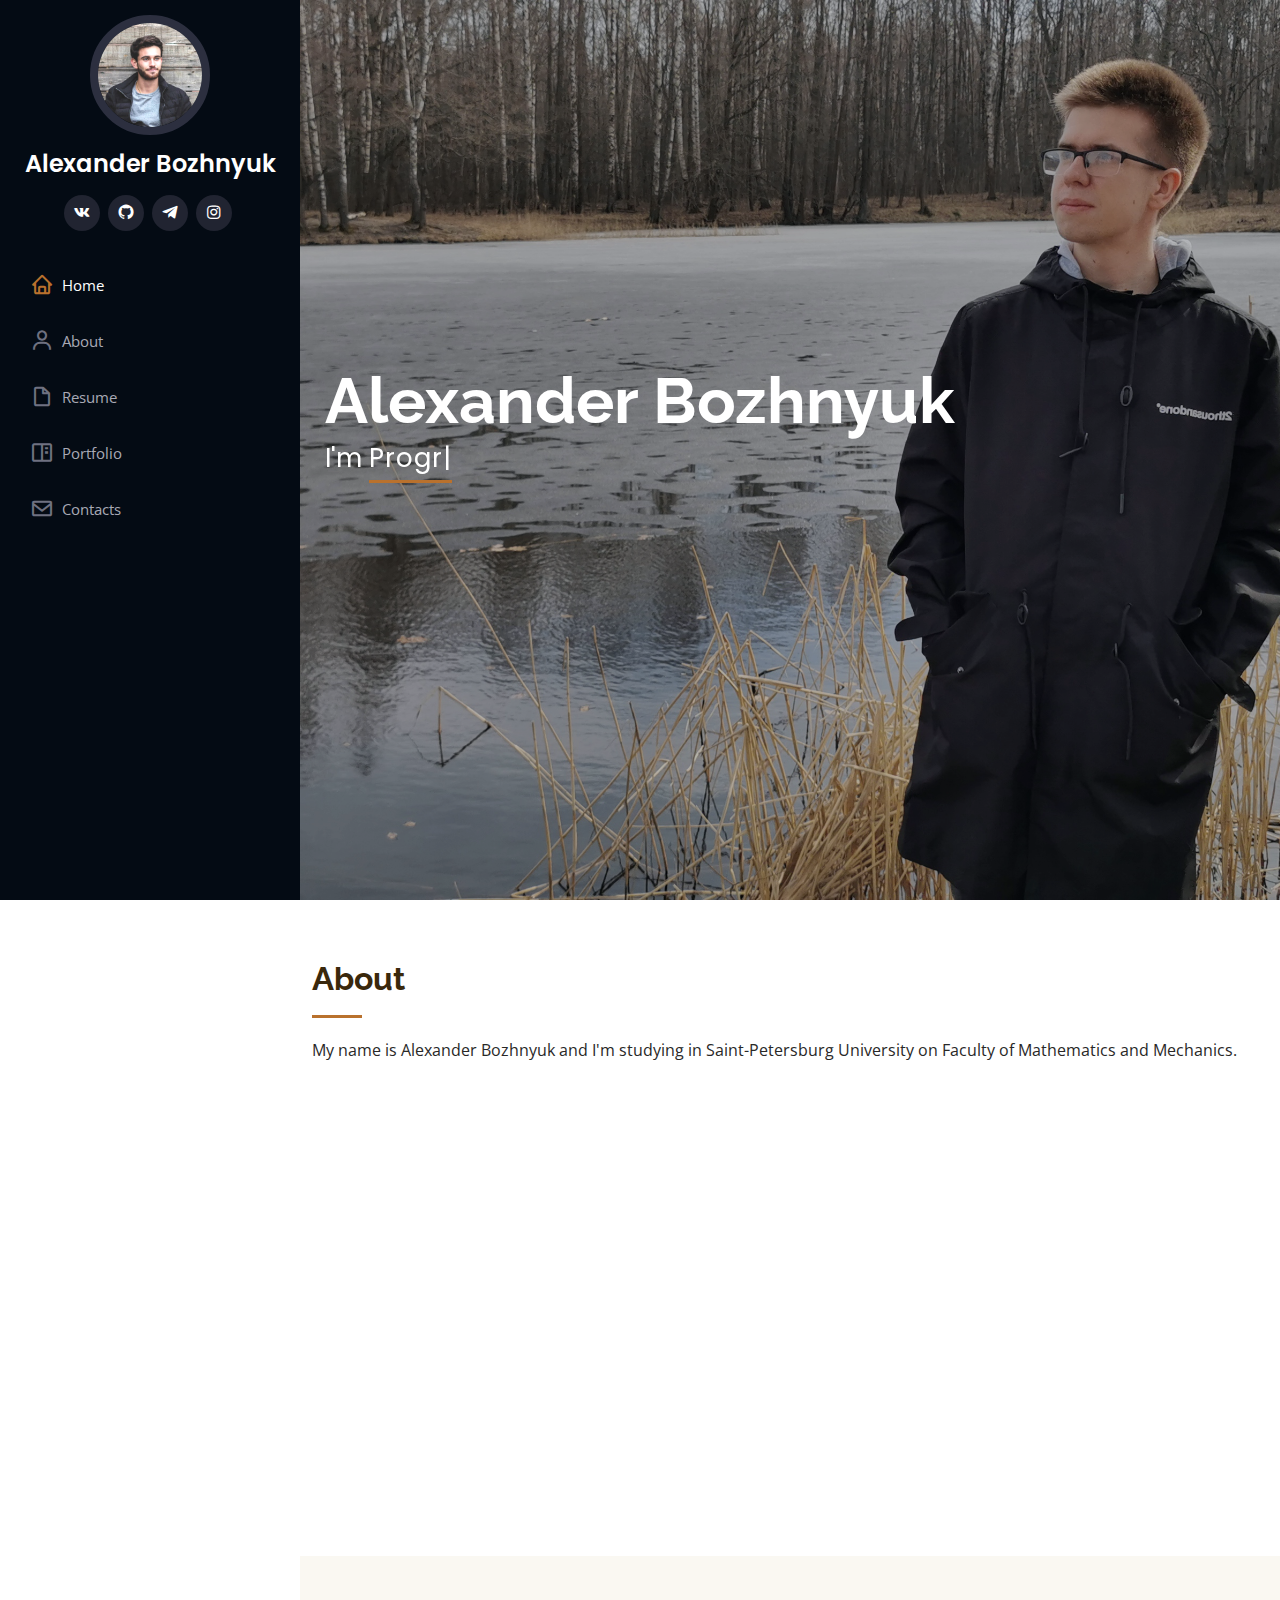
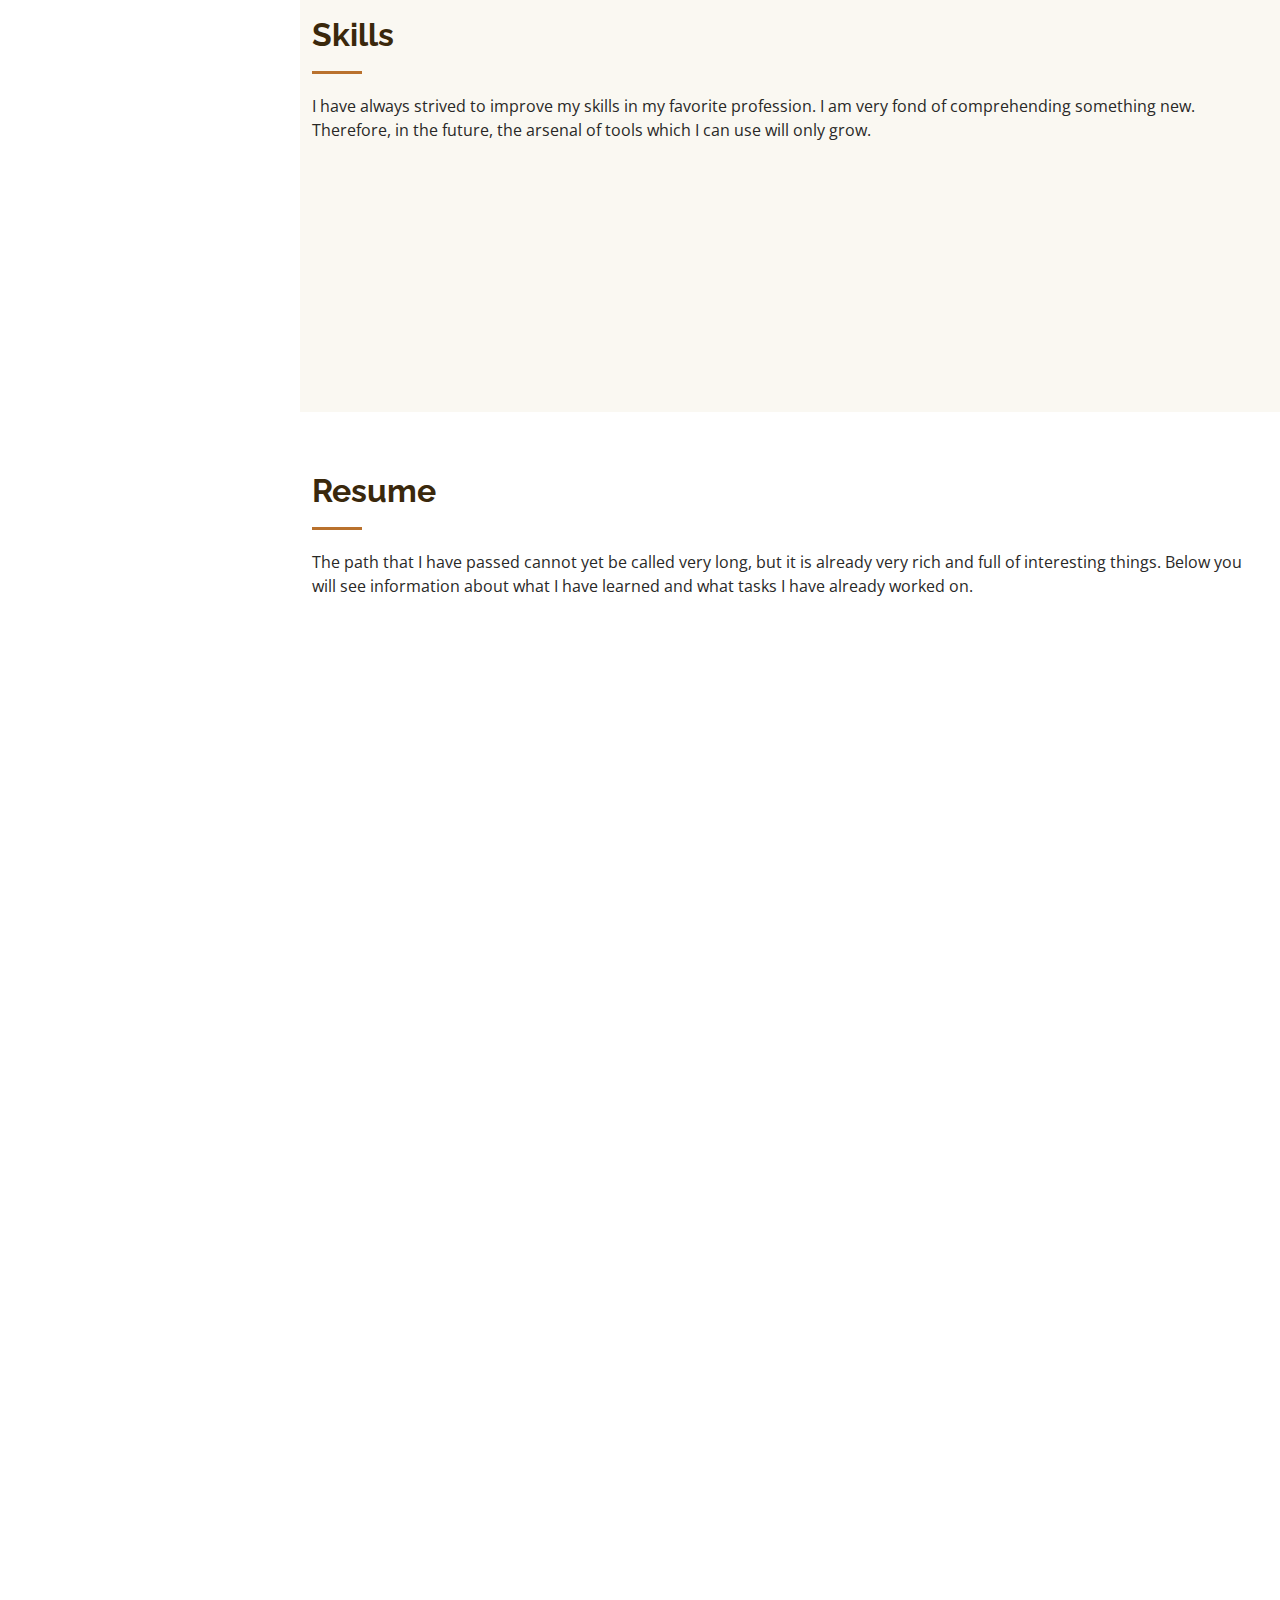
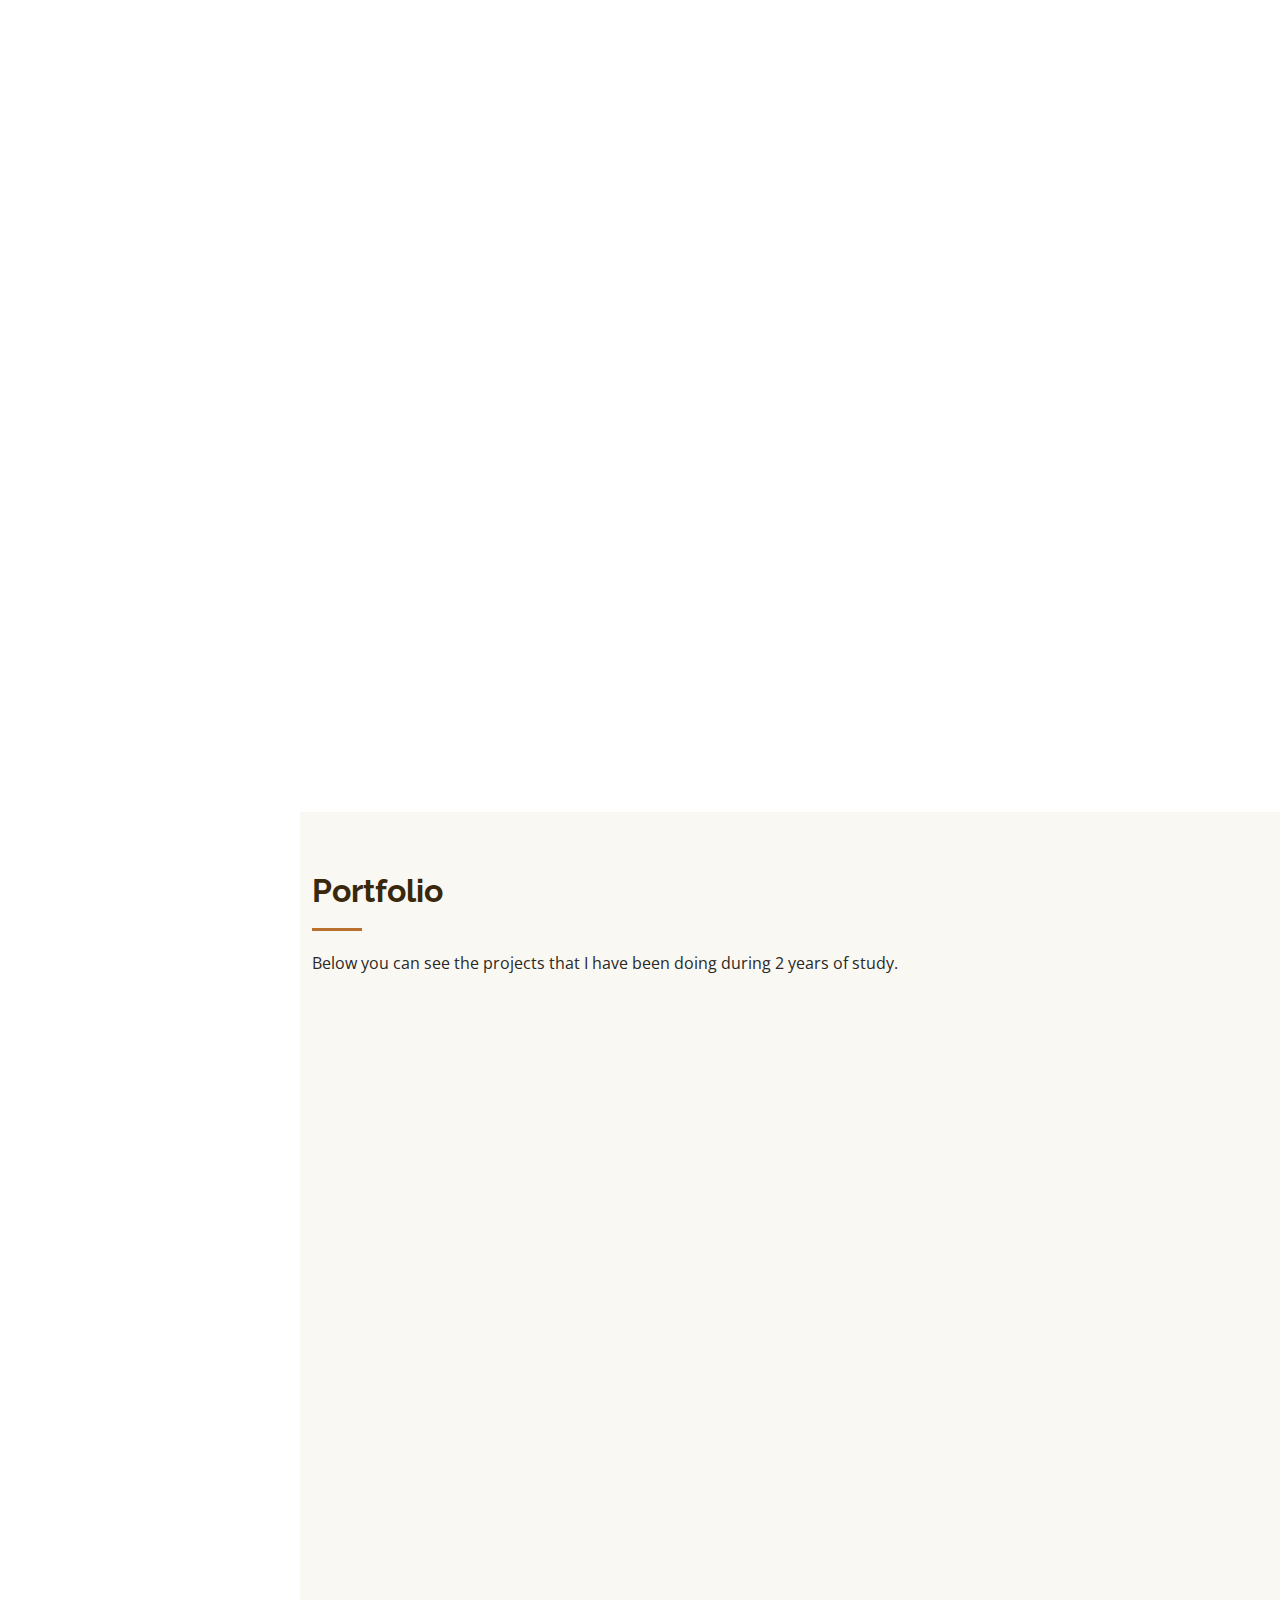
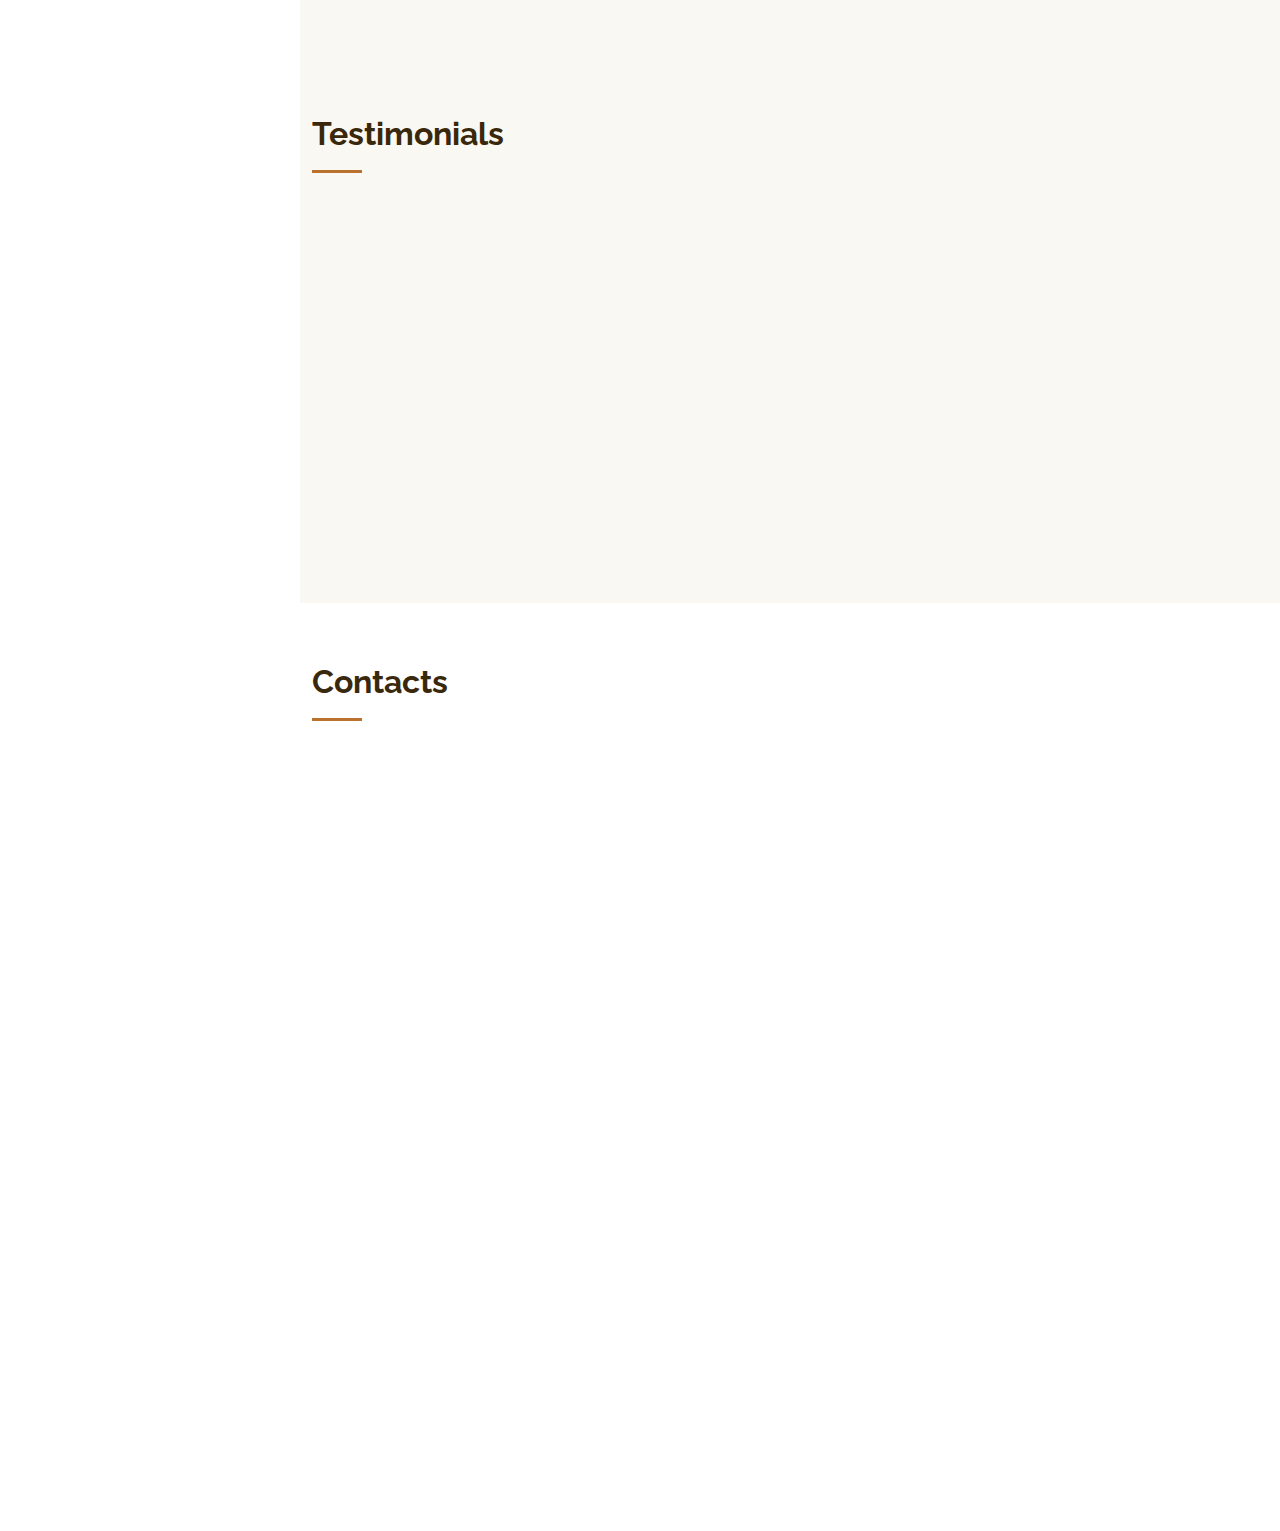
==== commit 68d12a4c: "icons" ====
--- a/personal_pattern/index.html
+++ b/personal_pattern/index.html
@@ -9,8 +9,8 @@
     <meta content="" name="keywords" />
 
     <!-- Favicons -->
-    <link href="assets/img/favicon.png" rel="icon" />
-    <link href="assets/img/apple-touch-icon.png" rel="apple-touch-icon" />
+    <link href="assets/img/icon.jpg" rel="icon" />
+    <link href="assets/img/icon.jpg" rel="apple-touch-icon" />
 
     <!-- Google Fonts -->
     <link
